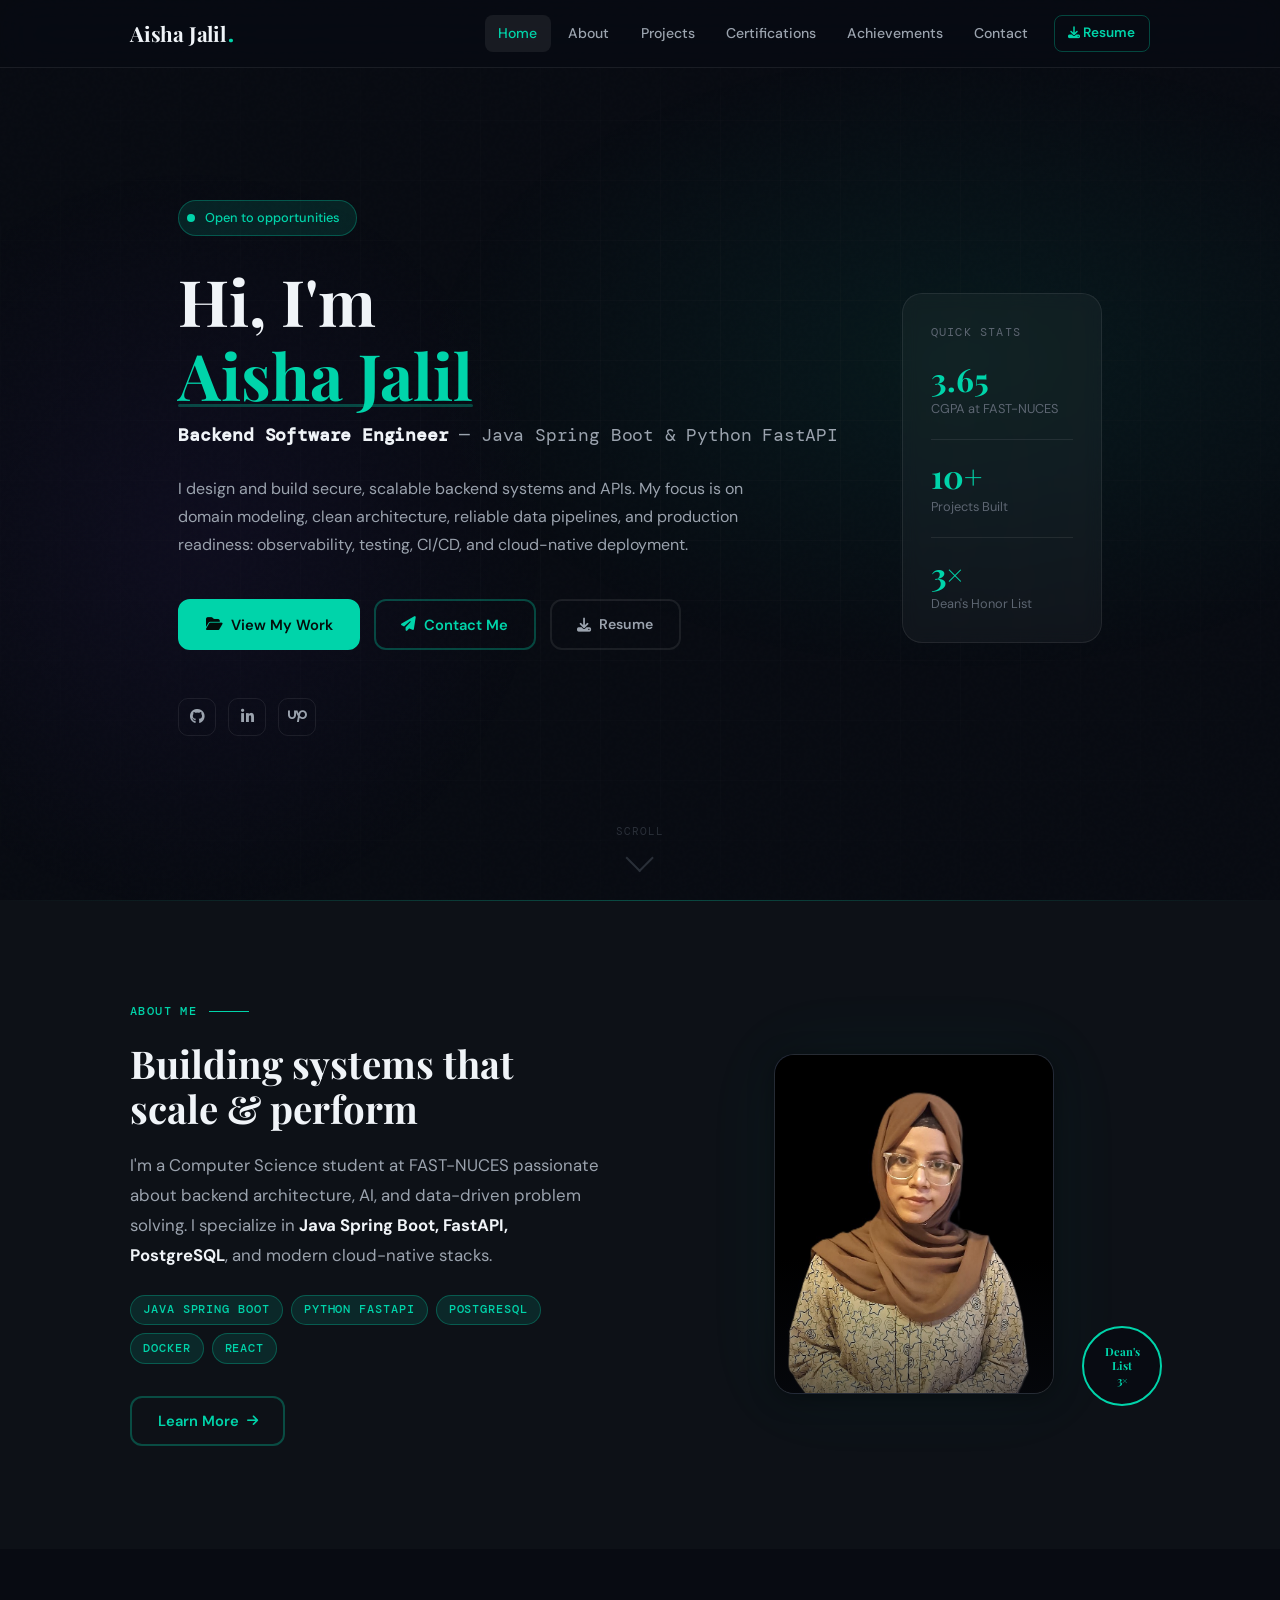
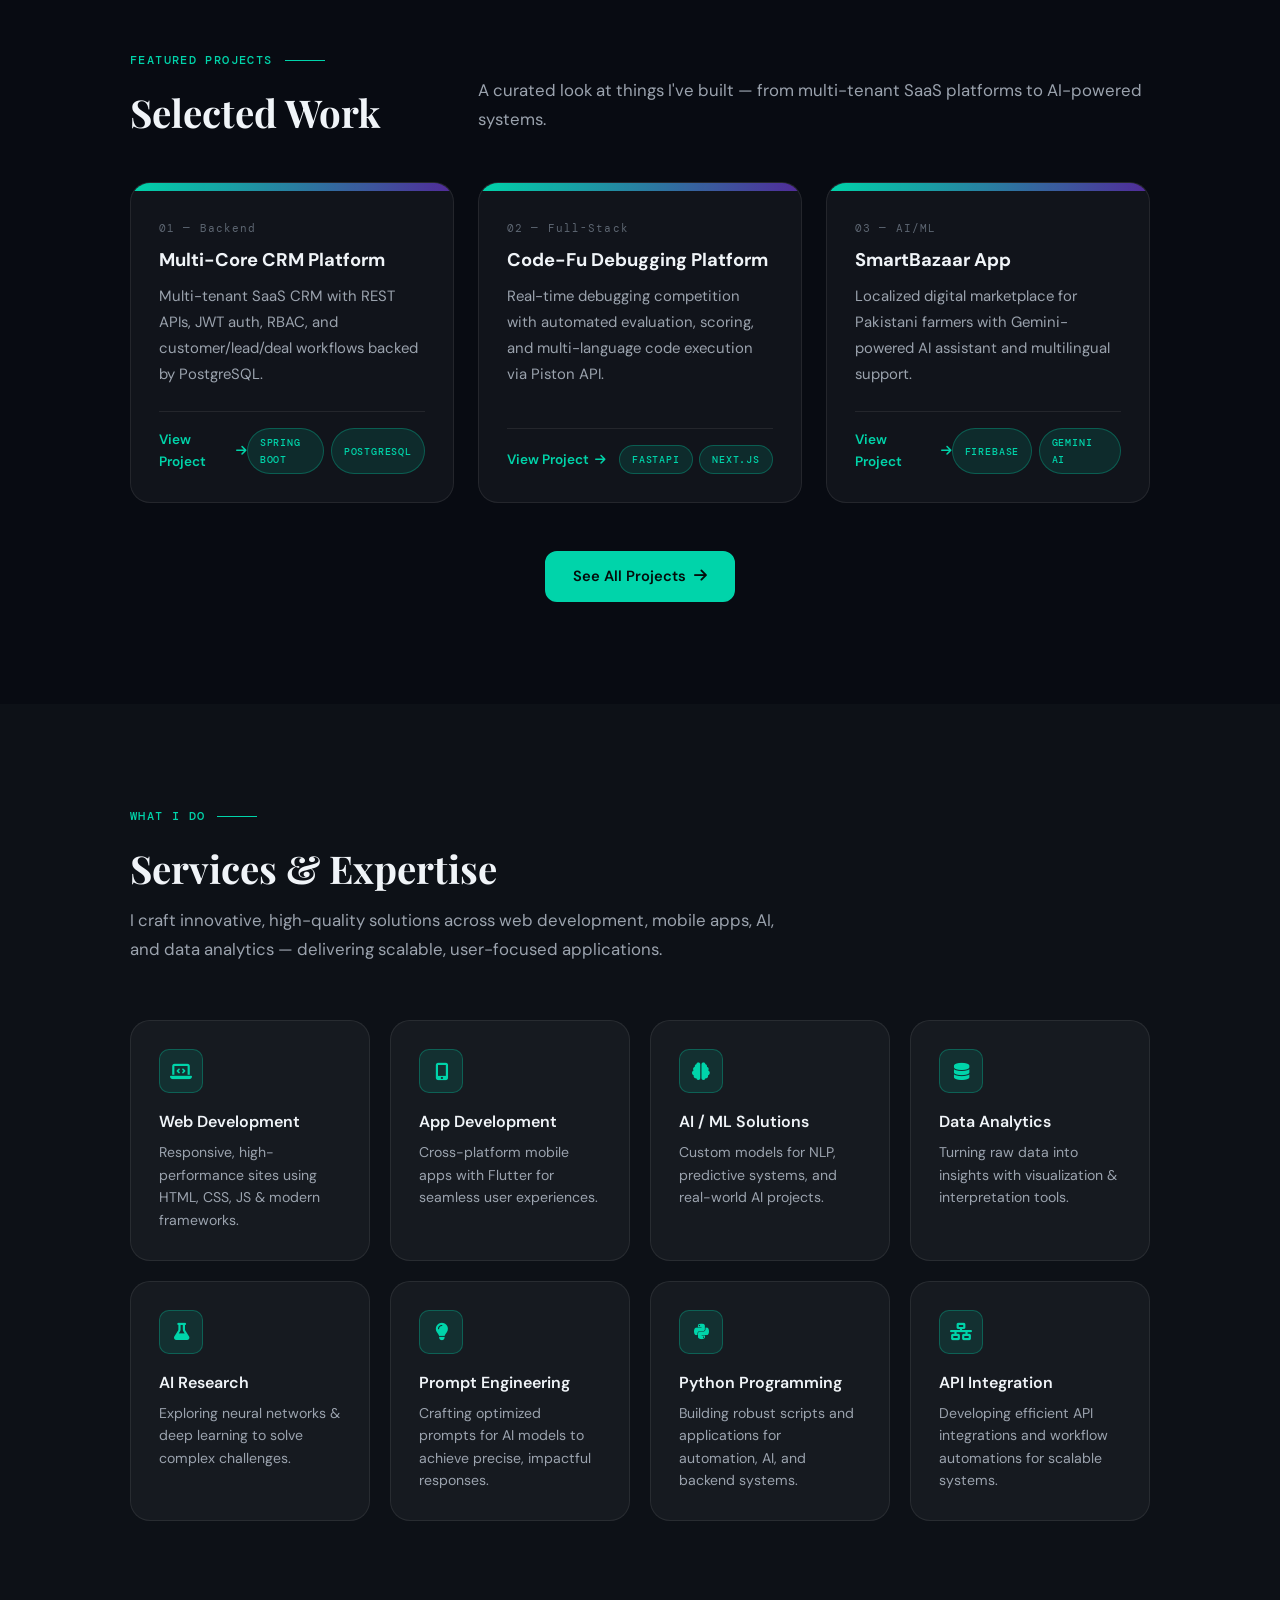
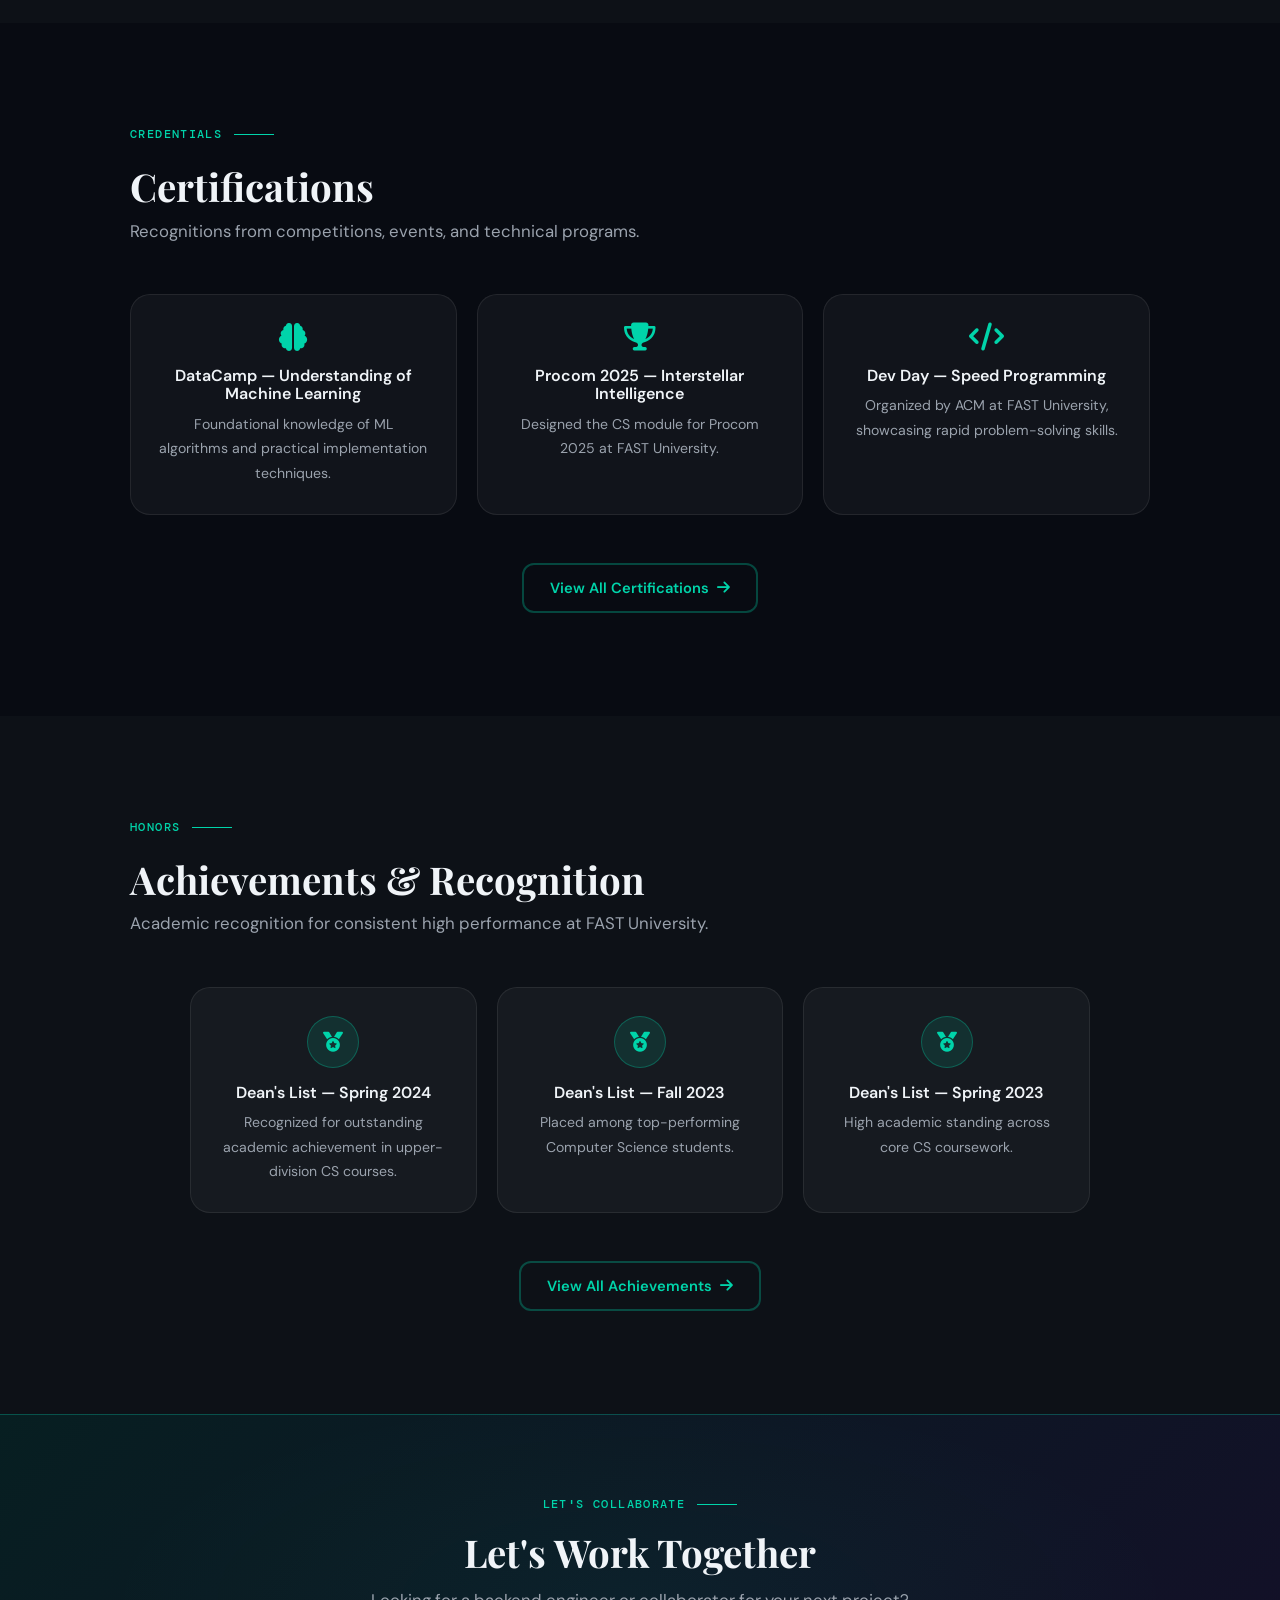
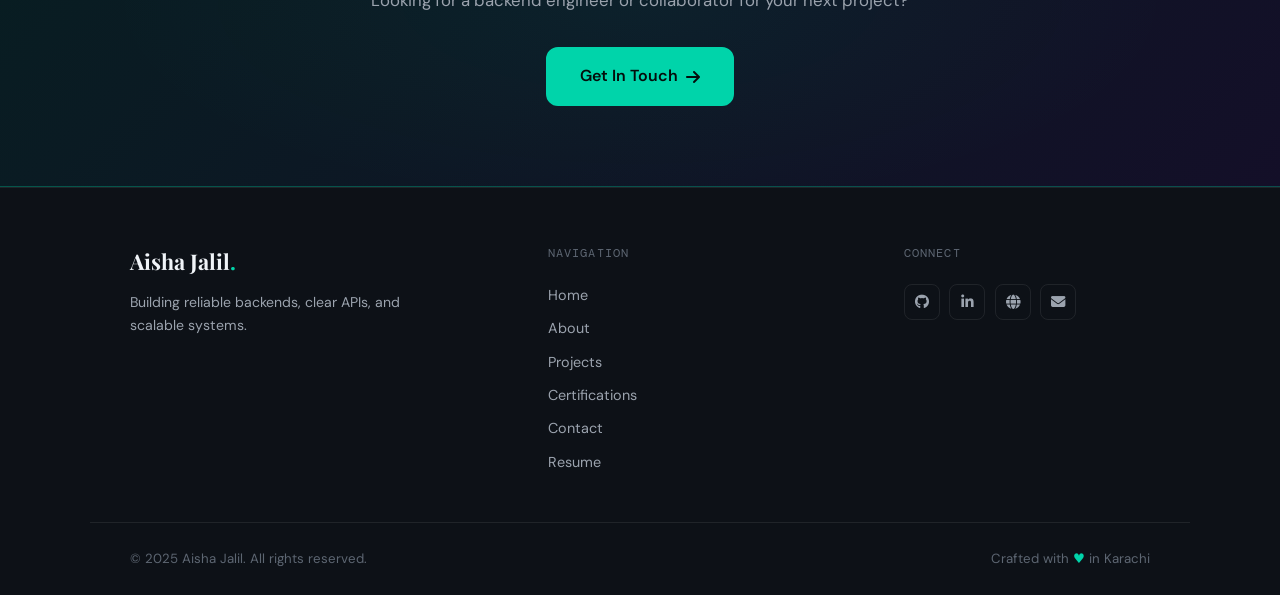
==== portfolio-redesign/index.html @ dd6b841a "Initial commit: Complete version 2.0 overhaul" ====
<!doctype html>
<html lang="en">
  <head>
    <meta charset="UTF-8" />
    <meta name="viewport" content="width=device-width, initial-scale=1.0" />
    <title>Aisha Jalil | Backend Software Engineer</title>
    <meta
      name="description"
      content="Portfolio of Aisha Jalil — backend-focused software engineer specializing in Java Spring Boot, Python/FastAPI, distributed systems, and scalable APIs."
    />
    <link rel="preconnect" href="https://fonts.googleapis.com" />
    <link rel="preconnect" href="https://fonts.gstatic.com" crossorigin />
    <link
      href="https://fonts.googleapis.com/css2?family=Playfair+Display:wght@400;600;700;900&family=DM+Sans:wght@300;400;500;600;700&family=DM+Mono:wght@400;500&display=swap"
      rel="stylesheet"
    />
    <link
      rel="stylesheet"
      href="https://cdnjs.cloudflare.com/ajax/libs/font-awesome/6.5.2/css/all.min.css"
      crossorigin="anonymous"
    />
    <link rel="stylesheet" href="css/style.css" />
  </head>
  <body>
    <!-- =========================================================
     Header
  ========================================================= -->
    <header class="site-header">
      <div class="container header-inner">
        <div class="logo">
          <a href="index.html">Aisha Jalil<span class="accent">.</span></a>
        </div>
        <button
          class="nav-toggle"
          aria-label="Toggle navigation"
          onclick="document.querySelector('.main-nav').classList.toggle('open')"
        >
          <span></span><span></span><span></span>
        </button>
        <nav class="main-nav">
          <a class="nav-item active" href="index.html">Home</a>
          <a class="nav-item" href="pages/about.html">About</a>
          <a class="nav-item" href="pages/projects.html">Projects</a>
          <a class="nav-item" href="pages/certifications.html"
            >Certifications</a
          >
          <a class="nav-item" href="pages/achievements.html">Achievements</a>
          <a class="nav-item" href="pages/contact.html">Contact</a>
          <a
            class="nav-item nav-resume"
            href="resume/Aisha_Jalil_Resume.pdf"
            target="_blank"
            rel="noopener"
          >
            <i class="fas fa-download" style="font-size: 0.75rem"></i> Resume
          </a>
        </nav>
      </div>
    </header>

    <!-- =========================================================
     Hero
  ========================================================= -->
    <section class="hero">
      <div class="container hero-inner">
        <div class="hero-content">
          <div class="hero-badge animate-fade-up delay-1">
            <span class="dot"></span>
            <span>Open to opportunities</span>
          </div>

          <h1 class="hero-title animate-fade-up delay-2">
            Hi, I'm<br /><em>Aisha Jalil</em>
          </h1>

          <p class="hero-subtitle animate-fade-up delay-3">
            <strong>Backend Software Engineer</strong> — Java Spring Boot &amp;
            Python FastAPI
          </p>

          <p class="hero-desc animate-fade-up delay-3">
            I design and build secure, scalable backend systems and APIs. My
            focus is on domain modeling, clean architecture, reliable data
            pipelines, and production readiness: observability, testing, CI/CD,
            and cloud-native deployment.
          </p>

          <div class="hero-actions animate-fade-up delay-4">
            <a href="pages/projects.html" class="btn cta-primary">
              <i class="fas fa-folder-open"></i> View My Work
            </a>
            <a href="pages/contact.html" class="btn cta-outline">
              <i class="fas fa-paper-plane"></i> Contact Me
            </a>
            <a
              href="resume/Aisha_Jalil_Resume.pdf"
              target="_blank"
              rel="noopener"
              class="btn cta-ghost"
            >
              <i class="fas fa-download"></i> Resume
            </a>
          </div>

          <div class="hero-social animate-fade-up delay-5">
            <a
              class="social-link"
              href="https://github.com/AishaJalil"
              target="_blank"
              aria-label="GitHub"
              ><i class="fab fa-github"></i
            ></a>
            <a
              class="social-link"
              href="https://www.linkedin.com/in/aisha-jalil"
              target="_blank"
              aria-label="LinkedIn"
              ><i class="fab fa-linkedin-in"></i
            ></a>
            <a
              class="social-link"
              href="https://www.upwork.com/freelancers/~01e3a2f156e42651ad?viewMode=1"
              target="_blank"
              aria-label="UpWork"
              ><i class="fab fa-upwork"></i
            ></a>
          </div>
        </div>

        <div class="hero-card animate-fade-up delay-4">
          <p class="hero-card-title">Quick Stats</p>
          <div class="stat-item">
            <div class="stat-num">3.65</div>
            <div class="stat-label">CGPA at FAST-NUCES</div>
          </div>
          <div class="stat-divider"></div>
          <div class="stat-item">
            <div class="stat-num">10+</div>
            <div class="stat-label">Projects Built</div>
          </div>
          <div class="stat-divider"></div>
          <div class="stat-item">
            <div class="stat-num">3×</div>
            <div class="stat-label">Dean's Honor List</div>
          </div>
        </div>
      </div>

      <div class="scroll-indicator">
        <span>SCROLL</span>
        <div class="scroll-arrow"></div>
      </div>
    </section>

    <!-- =========================================================
     About Preview
  ========================================================= -->
    <section class="about-preview section-pad">
      <div class="container about-preview-grid">
        <div class="about-preview-content reveal">
          <div class="section-label">About Me</div>
          <h2>Building systems that scale &amp; perform</h2>
          <p>
            I'm a Computer Science student at FAST-NUCES passionate about
            backend architecture, AI, and data-driven problem solving. I
            specialize in
            <strong style="color: var(--text)"
              >Java Spring Boot, FastAPI, PostgreSQL</strong
            >, and modern cloud-native stacks.
          </p>
          <div class="about-tags">
            <span class="tag">Java Spring Boot</span>
            <span class="tag">Python FastAPI</span>
            <span class="tag">PostgreSQL</span>
            <span class="tag">Docker</span>
            <span class="tag">React</span>
          </div>
          <a href="pages/about.html" class="btn cta-outline"
            >Learn More
            <i class="fas fa-arrow-right" style="font-size: 0.8rem"></i
          ></a>
        </div>
        <div class="about-preview-visual reveal">
          <div class="profile-frame">
            <img src="images/profile.jpg" alt="Aisha Jalil" />
          </div>
          <div class="profile-accent">Dean's<br />List<br />3×</div>
        </div>
      </div>
    </section>

    <!-- =========================================================
     Featured Projects
  ========================================================= -->
    <section class="featured section-pad">
      <div class="container">
        <div class="featured-header reveal">
          <div>
            <div class="section-label">Featured Projects</div>
            <h2>Selected Work</h2>
          </div>
          <p class="section-intro">
            A curated look at things I've built — from multi-tenant SaaS
            platforms to AI-powered systems.
          </p>
        </div>

        <div class="projects-grid">
          <article class="project-card reveal">
            <div class="project-card-top"></div>
            <div class="project-card-content">
              <div class="project-number">01 — Backend</div>
              <h3>Multi-Core CRM Platform</h3>
              <p>
                Multi-tenant SaaS CRM with REST APIs, JWT auth, RBAC, and
                customer/lead/deal workflows backed by PostgreSQL.
              </p>
              <div class="project-card-footer">
                <a class="project-link" href="pages/projects.html#crm"
                  >View Project <i class="fas fa-arrow-right"></i
                ></a>
                <div style="display: flex; gap: 0.4rem">
                  <span class="tag" style="font-size: 0.65rem"
                    >Spring Boot</span
                  >
                  <span class="tag" style="font-size: 0.65rem">PostgreSQL</span>
                </div>
              </div>
            </div>
          </article>

          <article class="project-card reveal">
            <div class="project-card-top"></div>
            <div class="project-card-content">
              <div class="project-number">02 — Full-Stack</div>
              <h3>Code-Fu Debugging Platform</h3>
              <p>
                Real-time debugging competition with automated evaluation,
                scoring, and multi-language code execution via Piston API.
              </p>
              <div class="project-card-footer">
                <a class="project-link" href="pages/projects.html#codefu"
                  >View Project <i class="fas fa-arrow-right"></i
                ></a>
                <div style="display: flex; gap: 0.4rem">
                  <span class="tag" style="font-size: 0.65rem">FastAPI</span>
                  <span class="tag" style="font-size: 0.65rem">Next.js</span>
                </div>
              </div>
            </div>
          </article>

          <article class="project-card reveal">
            <div class="project-card-top"></div>
            <div class="project-card-content">
              <div class="project-number">03 — AI/ML</div>
              <h3>SmartBazaar App</h3>
              <p>
                Localized digital marketplace for Pakistani farmers with
                Gemini-powered AI assistant and multilingual support.
              </p>
              <div class="project-card-footer">
                <a class="project-link" href="pages/projects.html"
                  >View Project <i class="fas fa-arrow-right"></i
                ></a>
                <div style="display: flex; gap: 0.4rem">
                  <span class="tag" style="font-size: 0.65rem">Firebase</span>
                  <span class="tag" style="font-size: 0.65rem">Gemini AI</span>
                </div>
              </div>
            </div>
          </article>
        </div>

        <div class="center-btn reveal">
          <a href="pages/projects.html" class="btn cta-primary"
            >See All Projects <i class="fas fa-arrow-right"></i
          ></a>
        </div>
      </div>
    </section>

    <!-- =========================================================
     Services
  ========================================================= -->
    <section class="services section-pad">
      <div class="container">
        <div class="services-header reveal">
          <div class="section-label">What I Do</div>
          <h2>Services &amp; Expertise</h2>
          <p class="section-intro" style="margin-top: 0.75rem">
            I craft innovative, high-quality solutions across web development,
            mobile apps, AI, and data analytics — delivering scalable,
            user-focused applications.
          </p>
        </div>

        <div class="services-grid">
          <article class="service-card reveal">
            <div class="service-icon">
              <i class="fa-solid fa-laptop-code"></i>
            </div>
            <h3>Web Development</h3>
            <p>
              Responsive, high-performance sites using HTML, CSS, JS &amp;
              modern frameworks.
            </p>
          </article>
          <article class="service-card reveal">
            <div class="service-icon">
              <i class="fa-solid fa-mobile-screen-button"></i>
            </div>
            <h3>App Development</h3>
            <p>
              Cross-platform mobile apps with Flutter for seamless user
              experiences.
            </p>
          </article>
          <article class="service-card reveal">
            <div class="service-icon"><i class="fa-solid fa-brain"></i></div>
            <h3>AI / ML Solutions</h3>
            <p>
              Custom models for NLP, predictive systems, and real-world AI
              projects.
            </p>
          </article>
          <article class="service-card reveal">
            <div class="service-icon"><i class="fa-solid fa-database"></i></div>
            <h3>Data Analytics</h3>
            <p>
              Turning raw data into insights with visualization &amp;
              interpretation tools.
            </p>
          </article>
          <article class="service-card reveal">
            <div class="service-icon"><i class="fa-solid fa-flask"></i></div>
            <h3>AI Research</h3>
            <p>
              Exploring neural networks &amp; deep learning to solve complex
              challenges.
            </p>
          </article>
          <article class="service-card reveal">
            <div class="service-icon">
              <i class="fa-solid fa-lightbulb"></i>
            </div>
            <h3>Prompt Engineering</h3>
            <p>
              Crafting optimized prompts for AI models to achieve precise,
              impactful responses.
            </p>
          </article>
          <article class="service-card reveal">
            <div class="service-icon"><i class="fa-brands fa-python"></i></div>
            <h3>Python Programming</h3>
            <p>
              Building robust scripts and applications for automation, AI, and
              backend systems.
            </p>
          </article>
          <article class="service-card reveal">
            <div class="service-icon">
              <i class="fa-solid fa-network-wired"></i>
            </div>
            <h3>API Integration</h3>
            <p>
              Developing efficient API integrations and workflow automations for
              scalable systems.
            </p>
          </article>
        </div>
      </div>
    </section>

    <!-- =========================================================
     Certifications Preview
  ========================================================= -->
    <section class="certifications section-pad">
      <div class="container">
        <div class="reveal">
          <div class="section-label">Credentials</div>
          <h2>Certifications</h2>
          <p class="section-intro" style="margin-top: 0.5rem">
            Recognitions from competitions, events, and technical programs.
          </p>
        </div>
        <div class="certifications-grid">
          <div class="cert-card reveal">
            <i class="fa-solid fa-brain"></i>
            <h3>DataCamp — Understanding of Machine Learning</h3>
            <p>
              Foundational knowledge of ML algorithms and practical
              implementation techniques.
            </p>
          </div>
          <div class="cert-card reveal">
            <i class="fa-solid fa-trophy"></i>
            <h3>Procom 2025 — Interstellar Intelligence</h3>
            <p>Designed the CS module for Procom 2025 at FAST University.</p>
          </div>
          <div class="cert-card reveal">
            <i class="fa-solid fa-code"></i>
            <h3>Dev Day — Speed Programming</h3>
            <p>
              Organized by ACM at FAST University, showcasing rapid
              problem-solving skills.
            </p>
          </div>
        </div>
        <div class="center-btn reveal">
          <a href="pages/certifications.html" class="btn cta-outline"
            >View All Certifications <i class="fas fa-arrow-right"></i
          ></a>
        </div>
      </div>
    </section>

    <!-- =========================================================
     Achievements Preview
  ========================================================= -->
    <section class="achievements section-pad">
      <div class="container">
        <div class="reveal">
          <div class="section-label">Honors</div>
          <h2>Achievements &amp; Recognition</h2>
          <p class="section-intro" style="margin-top: 0.5rem">
            Academic recognition for consistent high performance at FAST
            University.
          </p>
        </div>
        <div class="achievements-grid achievements-grid--home">
          <article class="ach-card reveal">
            <div class="ach-icon"><i class="fa-solid fa-medal"></i></div>
            <h3>Dean's List — Spring 2024</h3>
            <p>
              Recognized for outstanding academic achievement in upper-division
              CS courses.
            </p>
          </article>
          <article class="ach-card reveal">
            <div class="ach-icon"><i class="fa-solid fa-medal"></i></div>
            <h3>Dean's List — Fall 2023</h3>
            <p>Placed among top-performing Computer Science students.</p>
          </article>
          <article class="ach-card reveal">
            <div class="ach-icon"><i class="fa-solid fa-medal"></i></div>
            <h3>Dean's List — Spring 2023</h3>
            <p>High academic standing across core CS coursework.</p>
          </article>
        </div>
        <div class="center-btn reveal">
          <a href="pages/achievements.html" class="btn cta-outline"
            >View All Achievements <i class="fas fa-arrow-right"></i
          ></a>
        </div>
      </div>
    </section>

    <!-- =========================================================
     CTA Banner
  ========================================================= -->
    <section class="cta-banner">
      <div class="container cta-banner-inner reveal">
        <div
          class="section-label"
          style="justify-content: center; margin-bottom: 1rem"
        >
          Let's Collaborate
        </div>
        <h2>Let's Work Together</h2>
        <p>
          Looking for a backend engineer or collaborator for your next project?
        </p>
        <a href="pages/contact.html" class="btn cta-primary"
          >Get In Touch <i class="fas fa-arrow-right"></i
        ></a>
      </div>
    </section>

    <!-- =========================================================
     Footer
  ========================================================= -->
    <footer class="site-footer">
      <div class="container footer-grid">
        <div class="footer-brand">
          <a class="footer-logo" href="index.html"
            >Aisha Jalil<span class="accent">.</span></a
          >
          <p class="footer-tagline">
            Building reliable backends, clear APIs, and scalable systems.
          </p>
        </div>
        <nav>
          <p class="footer-nav-title">Navigation</p>
          <div class="footer-nav">
            <a href="index.html">Home</a>
            <a href="pages/about.html">About</a>
            <a href="pages/projects.html">Projects</a>
            <a href="pages/certifications.html">Certifications</a>
            <a href="pages/contact.html">Contact</a>
            <a
              href="resume/Aisha_Jalil_Resume.pdf"
              target="_blank"
              rel="noopener"
              >Resume</a
            >
          </div>
        </nav>
        <div>
          <p class="footer-social-title">Connect</p>
          <div class="footer-social-links">
            <a
              class="footer-social-link"
              href="https://github.com/AishaJalil"
              target="_blank"
              aria-label="GitHub"
              ><i class="fab fa-github"></i
            ></a>
            <a
              class="footer-social-link"
              href="https://www.linkedin.com/in/aisha-jalil"
              target="_blank"
              aria-label="LinkedIn"
              ><i class="fab fa-linkedin-in"></i
            ></a>
            <a
              class="footer-social-link"
              href="https://vercel.com/aisha-jalils-projects"
              target="_blank"
              aria-label="Vercel"
              ><i class="fa-solid fa-globe"></i
            ></a>
            <a
              class="footer-social-link"
              href="mailto:aishajalil387@gmail.com"
              aria-label="Email"
              ><i class="fas fa-envelope"></i
            ></a>
          </div>
        </div>
      </div>
      <div class="container footer-bottom">
        <p>&copy; 2025 Aisha Jalil. All rights reserved.</p>
        <p class="footer-bottom-right">
          Crafted with <span class="accent">♥</span> in Karachi
        </p>
      </div>
    </footer>

    <script>
      // Intersection Observer for reveal animations
      const observer = new IntersectionObserver(
        (entries) => {
          entries.forEach((el) => {
            if (el.isIntersecting) {
              el.target.classList.add("visible");
            }
          });
        },
        { threshold: 0.1, rootMargin: "0px 0px -40px 0px" },
      );
      document
        .querySelectorAll(".reveal")
        .forEach((el) => observer.observe(el));
    </script>
  </body>
</html>
---- portfolio-redesign/css/style.css ----
/* =========================================================
   AISHA JALIL — Professional Portfolio
   Design System: Dark editorial with emerald/teal accents
   Fonts: Playfair Display (display) + DM Sans (body)
========================================================= */

@import url('https://fonts.googleapis.com/css2?family=Playfair+Display:wght@400;600;700;900&family=DM+Sans:wght@300;400;500;600;700&family=DM+Mono:wght@400;500&display=swap');

/* =========================================================
   CSS Variables
========================================================= */
:root {
  --accent: #00d4aa;
  --accent-dim: rgba(0, 212, 170, 0.12);
  --accent-glow: rgba(0, 212, 170, 0.35);
  --accent-2: #7c3aed;
  --bg: #080b12;
  --bg-1: #0d1117;
  --bg-2: #111827;
  --bg-card: rgba(255,255,255,0.04);
  --bg-card-hover: rgba(255,255,255,0.07);
  --border: rgba(255,255,255,0.08);
  --border-accent: rgba(0, 212, 170, 0.3);
  --text: #f0f4f8;
  --text-2: #9ba3ae;
  --text-3: #5d6672;
  --white: #ffffff;
  --max-w: 1100px;
  --header-h: 68px;
  --radius: 12px;
  --radius-lg: 20px;
  --radius-pill: 999px;
  --shadow: 0 4px 24px rgba(0,0,0,0.4);
  --shadow-glow: 0 0 40px rgba(0, 212, 170, 0.2);
  --trans: 0.22s cubic-bezier(0.4, 0, 0.2, 1);
  --font-display: 'Playfair Display', Georgia, serif;
  --font-body: 'DM Sans', system-ui, sans-serif;
  --font-mono: 'DM Mono', monospace;
}

/* =========================================================
   Reset
========================================================= */
*, *::before, *::after { margin: 0; padding: 0; box-sizing: border-box; }

@media (prefers-reduced-motion: reduce) {
  *, *::before, *::after { animation-duration: 0.01ms !important; transition-duration: 0.01ms !important; }
}

html { scroll-behavior: smooth; font-size: 16px; }

body {
  font-family: var(--font-body);
  background: var(--bg);
  color: var(--text);
  line-height: 1.65;
  min-height: 100vh;
  overflow-x: hidden;
}

/* Noise grain overlay */
body::before {
  content: '';
  position: fixed;
  inset: 0;
  background-image: url("data:image/svg+xml,%3Csvg viewBox='0 0 256 256' xmlns='http://www.w3.org/2000/svg'%3E%3Cfilter id='n'%3E%3CfeTurbulence type='fractalNoise' baseFrequency='0.9' numOctaves='4' stitchTiles='stitch'/%3E%3C/filter%3E%3Crect width='100%25' height='100%25' filter='url(%23n)' opacity='0.03'/%3E%3C/svg%3E");
  pointer-events: none;
  z-index: 0;
  opacity: 0.4;
}

img { max-width: 100%; height: auto; display: block; }
a { color: var(--accent); text-decoration: none; transition: color var(--trans); }
a:hover { color: #fff; }
a:focus-visible { outline: 2px solid var(--accent); outline-offset: 3px; border-radius: 4px; }

p { font-size: 1rem; color: var(--text-2); line-height: 1.75; margin-bottom: 1.25rem; }
p:last-child { margin-bottom: 0; }

h1, h2, h3, h4 { color: var(--text); line-height: 1.15; }
h1 { font-family: var(--font-display); font-size: clamp(2.4rem, 5vw, 4rem); font-weight: 700; }
h2 { font-family: var(--font-display); font-size: clamp(1.75rem, 3vw, 2.5rem); font-weight: 700; }
h3 { font-size: 1.15rem; font-weight: 600; }

.container { max-width: var(--max-w); margin-inline: auto; padding-inline: clamp(1.25rem, 5vw, 2.5rem); }
.section-pad { padding-block: clamp(4rem, 8vw, 7rem); }

/* =========================================================
   Utility
========================================================= */
.tag {
  display: inline-flex; align-items: center; gap: 0.35rem;
  font-family: var(--font-mono); font-size: 0.72rem; font-weight: 500;
  letter-spacing: 0.08em; text-transform: uppercase;
  padding: 0.3rem 0.75rem;
  border-radius: var(--radius-pill);
  background: var(--accent-dim);
  color: var(--accent);
  border: 1px solid var(--border-accent);
}

.section-label {
  font-family: var(--font-mono); font-size: 0.72rem; font-weight: 500;
  letter-spacing: 0.12em; text-transform: uppercase; color: var(--accent);
  display: flex; align-items: center; gap: 0.75rem; margin-bottom: 1.25rem;
}
.section-label::after {
  content: ''; flex: 0 0 40px; height: 1px; background: var(--accent);
}

.section-intro {
  font-size: 1.05rem; color: var(--text-2); max-width: 56ch; line-height: 1.75;
  margin-bottom: 0;
}

.center-btn { margin-top: 3rem; text-align: center; }

/* =========================================================
   Buttons
========================================================= */
.btn {
  display: inline-flex; align-items: center; justify-content: center; gap: 0.5rem;
  padding: 0.7rem 1.6rem;
  font-family: var(--font-body); font-size: 0.92rem; font-weight: 600;
  border-radius: var(--radius);
  cursor: pointer; border: 2px solid transparent;
  transition: all var(--trans); white-space: nowrap;
  position: relative; overflow: hidden;
  text-decoration: none;
}

.cta-primary {
  background: var(--accent); color: #040d0b; border-color: var(--accent);
}
.cta-primary:hover {
  background: transparent; color: var(--accent); 
  box-shadow: var(--shadow-glow);
}

.cta-outline {
  background: transparent; color: var(--accent); border-color: var(--border-accent);
}
.cta-outline:hover {
  background: var(--accent-dim); border-color: var(--accent);
  box-shadow: var(--shadow-glow);
}

.cta-ghost {
  background: transparent; color: var(--text-2); border-color: var(--border);
  font-size: 0.88rem;
}
.cta-ghost:hover { color: var(--text); border-color: rgba(255,255,255,0.25); background: var(--bg-card-hover); }

/* =========================================================
   Header / Nav
========================================================= */
.site-header {
  position: fixed; top: 0; left: 0; right: 0; z-index: 200;
  height: var(--header-h);
  background: rgba(8, 11, 18, 0.85);
  backdrop-filter: blur(20px) saturate(150%);
  border-bottom: 1px solid var(--border);
  display: flex; align-items: center;
}

.header-inner {
  display: flex; align-items: center; justify-content: space-between; width: 100%;
}

.logo a {
  font-family: var(--font-display); font-size: 1.3rem; font-weight: 700;
  color: var(--text); letter-spacing: -0.01em;
  display: flex; align-items: center; gap: 0.15rem;
}
.logo a .accent { color: var(--accent); font-weight: 900; }

.main-nav { display: flex; align-items: center; gap: 0.25rem; }

.nav-item {
  font-size: 0.88rem; font-weight: 500; color: var(--text-2);
  padding: 0.45rem 0.85rem; border-radius: 8px;
  transition: color var(--trans), background var(--trans);
  position: relative;
}
.nav-item:hover, .nav-item.active { color: var(--text); background: var(--bg-card-hover); }
.nav-item.active { color: var(--accent) !important; }

.nav-resume {
  margin-left: 0.5rem; font-size: 0.85rem; font-weight: 600;
  color: var(--accent) !important; border: 1px solid var(--border-accent);
  border-radius: 8px; padding: 0.4rem 0.85rem;
  transition: all var(--trans);
}
.nav-resume:hover { background: var(--accent-dim); }

/* Mobile toggle */
.nav-toggle { display: none; background: none; border: none; cursor: pointer; padding: 6px; }
.nav-toggle span {
  display: block; width: 22px; height: 2px; background: var(--text);
  border-radius: 2px; margin: 5px 0; transition: all var(--trans);
}

@media (max-width: 860px) {
  .nav-toggle { display: block; }
  .main-nav {
    position: fixed; top: var(--header-h); left: 0; right: 0;
    background: var(--bg-1); border-bottom: 1px solid var(--border);
    flex-direction: column; align-items: flex-start; gap: 0;
    padding: 1rem 1.5rem 1.5rem;
    transform: translateY(-110%); opacity: 0; pointer-events: none;
    transition: all 0.3s ease;
  }
  .main-nav.open { transform: translateY(0); opacity: 1; pointer-events: auto; }
  .nav-item { width: 100%; padding: 0.75rem 0.5rem; border-radius: 0; border-bottom: 1px solid var(--border); }
  .nav-resume { margin-left: 0; margin-top: 0.75rem; width: 100%; text-align: center; }
}

/* =========================================================
   Hero
========================================================= */
.hero {
  min-height: 100vh; display: flex; align-items: center;
  padding-top: calc(var(--header-h) + 2rem);
  padding-bottom: 4rem;
  position: relative; overflow: hidden;
}

/* Gradient mesh background */
.hero::before {
  content: '';
  position: absolute; inset: 0;
  background:
    radial-gradient(ellipse 60% 50% at 75% 40%, rgba(0,212,170,0.07) 0%, transparent 70%),
    radial-gradient(ellipse 40% 60% at 15% 60%, rgba(124,58,237,0.06) 0%, transparent 70%);
  pointer-events: none;
}

/* Decorative grid lines */
.hero::after {
  content: '';
  position: absolute; inset: 0;
  background-image:
    linear-gradient(rgba(255,255,255,0.015) 1px, transparent 1px),
    linear-gradient(90deg, rgba(255,255,255,0.015) 1px, transparent 1px);
  background-size: 60px 60px;
  pointer-events: none;
  mask-image: radial-gradient(ellipse 80% 80% at 50% 50%, black 20%, transparent 100%);
}

.hero-inner {
  position: relative; z-index: 1;
  display: grid; grid-template-columns: 1fr auto;
  align-items: center; gap: 4rem;
}

.hero-badge {
  display: inline-flex; align-items: center; gap: 0.6rem;
  background: var(--accent-dim); border: 1px solid var(--border-accent);
  border-radius: var(--radius-pill); padding: 0.4rem 1rem 0.4rem 0.5rem;
  margin-bottom: 1.75rem;
}
.hero-badge .dot {
  width: 8px; height: 8px; border-radius: 50%; background: var(--accent);
  animation: pulse-dot 2s ease-in-out infinite;
}
.hero-badge span { font-size: 0.8rem; font-weight: 500; color: var(--accent); }

@keyframes pulse-dot {
  0%, 100% { opacity: 1; transform: scale(1); }
  50% { opacity: 0.6; transform: scale(0.85); }
}

.hero-title { margin-bottom: 0.5rem; }
.hero-title em {
  font-style: normal; color: var(--accent);
  position: relative; display: inline-block;
}
.hero-title em::after {
  content: ''; position: absolute; bottom: 4px; left: 0; right: 0;
  height: 3px; background: var(--accent); opacity: 0.3; border-radius: 2px;
}

.hero-subtitle {
  font-size: clamp(1rem, 2vw, 1.15rem); color: var(--text-2);
  font-weight: 400; margin-bottom: 1.5rem;
  font-family: var(--font-mono); letter-spacing: -0.01em;
}
.hero-subtitle strong { color: var(--text); font-weight: 600; }

.hero-desc { max-width: 52ch; margin-bottom: 2.5rem; }

.hero-actions { display: flex; gap: 0.85rem; flex-wrap: wrap; margin-bottom: 3rem; }

.hero-social { display: flex; gap: 0.75rem; }
.social-link {
  width: 38px; height: 38px; border-radius: 10px;
  border: 1px solid var(--border);
  display: flex; align-items: center; justify-content: center;
  color: var(--text-2); font-size: 0.95rem;
  transition: all var(--trans);
}
.social-link:hover {
  color: var(--accent); border-color: var(--border-accent);
  background: var(--accent-dim);
  transform: translateY(-2px);
}

/* Hero stats card */
.hero-card {
  background: var(--bg-card);
  border: 1px solid var(--border);
  border-radius: var(--radius-lg);
  padding: 1.75rem;
  min-width: 200px;
  backdrop-filter: blur(8px);
}
.hero-card-title {
  font-size: 0.75rem; font-family: var(--font-mono);
  letter-spacing: 0.1em; text-transform: uppercase;
  color: var(--text-3); margin-bottom: 1.25rem;
}
.stat-item { margin-bottom: 1.25rem; }
.stat-item:last-child { margin-bottom: 0; }
.stat-num {
  font-family: var(--font-display); font-size: 2rem; font-weight: 700;
  color: var(--accent); line-height: 1;
}
.stat-label { font-size: 0.8rem; color: var(--text-3); margin-top: 0.2rem; }
.stat-divider { height: 1px; background: var(--border); margin-bottom: 1.25rem; }

/* Scroll indicator */
.scroll-indicator {
  position: absolute; bottom: 2rem; left: 50%; transform: translateX(-50%);
  display: flex; flex-direction: column; align-items: center; gap: 0.5rem;
  opacity: 0.4; z-index: 1;
  animation: bounce-down 2.5s ease-in-out infinite;
}
.scroll-indicator span { font-size: 0.7rem; font-family: var(--font-mono); color: var(--text-3); letter-spacing: 0.1em; }
.scroll-arrow { width: 20px; height: 20px; border-right: 2px solid var(--text-3); border-bottom: 2px solid var(--text-3); transform: rotate(45deg); }
@keyframes bounce-down { 0%,100%{transform:translateX(-50%) translateY(0)} 50%{transform:translateX(-50%) translateY(8px)} }

@media (max-width: 768px) {
  .hero-inner { grid-template-columns: 1fr; gap: 2.5rem; }
  .hero-card { display: flex; flex-wrap: wrap; gap: 1.5rem; padding: 1.25rem; min-width: 0; }
  .stat-item { margin-bottom: 0; }
  .stat-divider { display: none; }
  .hero-card-title { width: 100%; margin-bottom: 0; }
  .hero-social { flex-wrap: wrap; }
}

/* =========================================================
   About Preview
========================================================= */
.about-preview { background: var(--bg-1); position: relative; }
.about-preview::before {
  content: ''; position: absolute; top: 0; left: 0; right: 0; height: 1px;
  background: linear-gradient(90deg, transparent, var(--border-accent), transparent);
}

.about-preview-grid {
  display: grid; grid-template-columns: 1fr 1fr;
  gap: clamp(2rem, 6vw, 5rem); align-items: center;
}

.about-preview-content h2 { margin-bottom: 1.25rem; }
.about-preview-content p { font-size: 1.05rem; line-height: 1.8; }

.about-tags { display: flex; flex-wrap: wrap; gap: 0.5rem; margin: 1.5rem 0 2rem; }

.about-preview-visual {
  position: relative; display: flex; justify-content: center; align-items: center;
}
.profile-frame {
  position: relative; width: 280px; height: 340px;
  border-radius: var(--radius-lg);
  background: linear-gradient(135deg, var(--bg-2), var(--bg-card));
  border: 1px solid var(--border);
  overflow: hidden;
  box-shadow: var(--shadow), 0 0 80px rgba(0,212,170,0.06);
}
.profile-frame img {
  width: 100%; height: 100%; object-fit: cover; object-position: top center;
}
.profile-frame::after {
  content: ''; position: absolute; inset: 0;
  background: linear-gradient(to bottom, transparent 60%, rgba(8,11,18,0.6) 100%);
}
.profile-accent {
  position: absolute; bottom: -12px; right: -12px;
  width: 80px; height: 80px; border-radius: 50%;
  border: 2px solid var(--accent); background: var(--bg);
  display: flex; align-items: center; justify-content: center;
  font-family: var(--font-display); font-size: 0.7rem; font-weight: 700;
  color: var(--accent); text-align: center; line-height: 1.3;
}

@media (max-width: 768px) {
  .about-preview-grid { grid-template-columns: 1fr; }
  .about-preview-visual { order: -1; }
  .profile-frame { width: 220px; height: 270px; }
}

/* =========================================================
   Featured Projects
========================================================= */
.featured { background: var(--bg); }
.featured-header {
  display: flex; justify-content: space-between; align-items: flex-end;
  gap: 2rem; margin-bottom: 3rem; flex-wrap: wrap;
}

.projects-grid {
  display: grid;
  grid-template-columns: repeat(auto-fit, minmax(min(100%, 320px), 1fr));
  gap: 1.5rem;
}

.project-card {
  background: var(--bg-card);
  border: 1px solid var(--border);
  border-radius: var(--radius-lg); overflow: hidden;
  transition: all var(--trans);
  display: flex; flex-direction: column;
  position: relative;
}
.project-card::before {
  content: ''; position: absolute; inset: 0;
  border-radius: var(--radius-lg); opacity: 0;
  box-shadow: inset 0 0 0 1px var(--accent);
  transition: opacity var(--trans);
}
.project-card:hover { transform: translateY(-4px); background: var(--bg-card-hover); }
.project-card:hover::before { opacity: 1; }

.project-card-top {
  height: 8px;
  background: linear-gradient(90deg, var(--accent), rgba(124,58,237,0.6));
}

.project-card-content { padding: 1.75rem; flex: 1; display: flex; flex-direction: column; }
.project-number {
  font-family: var(--font-mono); font-size: 0.7rem; color: var(--text-3);
  letter-spacing: 0.1em; margin-bottom: 0.75rem;
}
.project-card-content h3 {
  font-size: 1.15rem; font-weight: 700; color: var(--text);
  margin-bottom: 0.75rem;
}
.project-card-content p {
  font-size: 0.93rem; color: var(--text-2); flex: 1; margin-bottom: 1.5rem;
}
.project-card-footer {
  display: flex; align-items: center; justify-content: space-between;
  border-top: 1px solid var(--border); padding-top: 1rem;
}
.project-link {
  font-size: 0.85rem; font-weight: 600; color: var(--accent);
  display: flex; align-items: center; gap: 0.4rem;
  transition: gap var(--trans);
}
.project-link:hover { color: var(--accent); gap: 0.7rem; }
.project-link i { font-size: 0.75rem; }

/* =========================================================
   Services / What I Do
========================================================= */
.services { background: var(--bg-1); position: relative; }

.services-header { margin-bottom: 3.5rem; }
.services-header h2 { margin-bottom: 1rem; }

.services-grid {
  display: grid;
  grid-template-columns: repeat(auto-fit, minmax(min(100%, 230px), 1fr));
  gap: 1.25rem;
}

.service-card {
  background: var(--bg-card); border: 1px solid var(--border);
  border-radius: var(--radius-lg); padding: 1.75rem;
  transition: all var(--trans);
  position: relative; overflow: hidden;
}
.service-card::after {
  content: ''; position: absolute; bottom: 0; left: 0; right: 0;
  height: 2px; background: var(--accent);
  transform: scaleX(0); transition: transform var(--trans); transform-origin: left;
}
.service-card:hover { background: var(--bg-card-hover); transform: translateY(-3px); }
.service-card:hover::after { transform: scaleX(1); }

.service-icon {
  width: 44px; height: 44px; border-radius: 10px;
  background: var(--accent-dim); border: 1px solid var(--border-accent);
  display: flex; align-items: center; justify-content: center;
  font-size: 1.1rem; color: var(--accent); margin-bottom: 1.25rem;
}
.service-card h3 { font-size: 1rem; margin-bottom: 0.6rem; color: var(--text); }
.service-card p { font-size: 0.88rem; color: var(--text-2); margin-bottom: 0; line-height: 1.6; }

/* =========================================================
   Certifications (Home)
========================================================= */
.certifications { background: var(--bg); }

.certifications-grid {
  display: grid;
  grid-template-columns: repeat(auto-fit, minmax(min(100%, 280px), 1fr));
  gap: 1.25rem;
  margin-top: 3rem;
}

.cert-card {
  background: var(--bg-card); border: 1px solid var(--border);
  border-radius: var(--radius-lg); padding: 1.75rem; text-align: center;
  transition: all var(--trans);
}
.cert-card:hover { background: var(--bg-card-hover); border-color: var(--border-accent); transform: translateY(-3px); }
.cert-card i { font-size: 1.75rem; color: var(--accent); margin-bottom: 1rem; display: block; }
.cert-card h3 { font-size: 1rem; color: var(--text); margin-bottom: 0.5rem; }
.cert-card p { font-size: 0.88rem; color: var(--text-2); margin-bottom: 0; }

/* =========================================================
   Achievements (Home)
========================================================= */
.achievements { background: var(--bg-1); }

.achievements-grid {
  display: grid;
  grid-template-columns: repeat(auto-fit, minmax(min(100%, 260px), 1fr));
  gap: 1.25rem; margin-top: 3rem;
}
.achievements-grid--home { max-width: 900px; margin-inline: auto; }

.ach-card {
  background: var(--bg-card); border: 1px solid var(--border);
  border-radius: var(--radius-lg); padding: 1.75rem;
  text-align: center; transition: all var(--trans);
  display: flex; flex-direction: column; align-items: center;
}
.ach-card:hover { background: var(--bg-card-hover); border-color: var(--border-accent); transform: translateY(-3px); }
.ach-icon {
  width: 52px; height: 52px; border-radius: 50%;
  background: var(--accent-dim); border: 1px solid var(--border-accent);
  display: flex; align-items: center; justify-content: center;
  font-size: 1.25rem; color: var(--accent); margin-bottom: 1rem;
}
.ach-card h3 { font-size: 1rem; color: var(--text); margin-bottom: 0.5rem; }
.ach-card p { font-size: 0.88rem; color: var(--text-2); margin-bottom: 0; }

/* =========================================================
   CTA Banner
========================================================= */
.cta-banner {
  background: linear-gradient(135deg, rgba(0,212,170,0.1) 0%, rgba(124,58,237,0.1) 100%);
  border-top: 1px solid var(--border-accent); border-bottom: 1px solid var(--border-accent);
  padding: 5rem 0; text-align: center; position: relative; overflow: hidden;
}
.cta-banner::before {
  content: ''; position: absolute; inset: 0;
  background: radial-gradient(ellipse 60% 80% at 50% 50%, rgba(0,212,170,0.05) 0%, transparent 70%);
}
.cta-banner-inner { position: relative; z-index: 1; }
.cta-banner h2 { margin-bottom: 0.75rem; }
.cta-banner p { color: var(--text-2); margin-bottom: 2rem; font-size: 1.05rem; }
.cta-banner .cta-primary { font-size: 1rem; padding: 0.875rem 2rem; }

/* =========================================================
   Footer
========================================================= */
.site-footer {
  background: var(--bg-1);
  border-top: 1px solid var(--border);
  padding-top: 3.5rem; padding-bottom: 1.5rem;
}

.footer-grid {
  display: grid;
  grid-template-columns: 1.2fr 1fr 0.8fr;
  gap: 3rem; margin-bottom: 3rem;
}

.footer-logo {
  font-family: var(--font-display); font-size: 1.35rem; font-weight: 700;
  color: var(--text); display: block; margin-bottom: 0.75rem;
}
.footer-logo .accent { color: var(--accent); }
.footer-tagline { font-size: 0.88rem; color: var(--text-2); line-height: 1.6; max-width: 28ch; }

.footer-nav-title, .footer-social-title {
  font-size: 0.72rem; font-family: var(--font-mono);
  letter-spacing: 0.1em; text-transform: uppercase; color: var(--text-3);
  margin-bottom: 1.25rem;
}

.footer-nav { display: flex; flex-direction: column; gap: 0.6rem; }
.footer-nav a { font-size: 0.9rem; color: var(--text-2); transition: color var(--trans); }
.footer-nav a:hover { color: var(--accent); }

.footer-social-links { display: flex; gap: 0.6rem; }
.footer-social-link {
  width: 36px; height: 36px; border-radius: 8px; border: 1px solid var(--border);
  display: flex; align-items: center; justify-content: center;
  color: var(--text-2); font-size: 0.9rem; transition: all var(--trans);
}
.footer-social-link:hover { color: var(--accent); border-color: var(--border-accent); background: var(--accent-dim); }

.footer-bottom {
  border-top: 1px solid var(--border); padding-top: 1.5rem;
  display: flex; justify-content: space-between; align-items: center;
  flex-wrap: wrap; gap: 1rem;
}
.footer-bottom p { font-size: 0.83rem; color: var(--text-3); margin-bottom: 0; }
.footer-bottom-right { font-size: 0.83rem; color: var(--text-3); }
.footer-bottom-right .accent { color: var(--accent); }

@media (max-width: 768px) {
  .footer-grid { grid-template-columns: 1fr 1fr; gap: 2rem; }
  .footer-bottom { flex-direction: column; align-items: center; text-align: center; }
}
@media (max-width: 540px) {
  .footer-grid { grid-template-columns: 1fr; }
}

/* =========================================================
   About Page
========================================================= */
.page-hero {
  padding-top: calc(var(--header-h) + 4rem); padding-bottom: 3rem;
  background: var(--bg-1); position: relative;
  border-bottom: 1px solid var(--border);
}
.page-hero::after {
  content: ''; position: absolute; bottom: 0; left: 0; right: 0; height: 1px;
  background: linear-gradient(90deg, transparent, var(--border-accent), transparent);
}
.page-hero h1 { margin-bottom: 1rem; }
.page-hero p { max-width: 60ch; font-size: 1.05rem; }

.about-body { background: var(--bg); }
.about-content-grid {
  display: grid; grid-template-columns: 1fr 340px;
  gap: clamp(2rem, 5vw, 4rem); align-items: start;
}

.about-text h2 { font-size: 1.6rem; margin-bottom: 1rem; margin-top: 2.5rem; }
.about-text h2:first-child { margin-top: 0; }

.about-sidebar { position: sticky; top: calc(var(--header-h) + 2rem); }
.sidebar-card {
  background: var(--bg-card); border: 1px solid var(--border);
  border-radius: var(--radius-lg); padding: 1.5rem; margin-bottom: 1.25rem;
}
.sidebar-card-title {
  font-size: 0.72rem; font-family: var(--font-mono);
  letter-spacing: 0.1em; text-transform: uppercase; color: var(--text-3);
  margin-bottom: 1rem;
}
.sidebar-profile-img {
  width: 100%; border-radius: var(--radius); margin-bottom: 1rem;
  aspect-ratio: 4/5; object-fit: cover; object-position: top;
}
.sidebar-name { font-size: 1.1rem; font-weight: 700; color: var(--text); }
.sidebar-role { font-size: 0.85rem; color: var(--accent); margin-top: 0.2rem; }
.sidebar-info { margin-top: 1rem; display: flex; flex-direction: column; gap: 0.6rem; }
.sidebar-info-item { display: flex; gap: 0.5rem; align-items: flex-start; }
.sidebar-info-item i { color: var(--accent); font-size: 0.85rem; margin-top: 3px; flex-shrink: 0; }
.sidebar-info-item span { font-size: 0.88rem; color: var(--text-2); }

/* Skills grid */
.skills-grid {
  display: grid;
  grid-template-columns: repeat(auto-fill, minmax(100px, 1fr));
  gap: 0.75rem; margin-top: 1.5rem;
}
.skill-item {
  background: var(--bg-card); border: 1px solid var(--border);
  border-radius: var(--radius); padding: 0.875rem 0.5rem;
  text-align: center; transition: all var(--trans);
  display: flex; flex-direction: column; align-items: center; gap: 0.5rem;
}
.skill-item:hover { border-color: var(--border-accent); background: var(--accent-dim); }
.skill-item i { font-size: 1.3rem; color: var(--accent); }
.skill-item span { font-size: 0.75rem; color: var(--text-2); line-height: 1.3; }

/* Experience */
.experience-list { display: flex; flex-direction: column; gap: 1px; margin-top: 1.5rem; }
.experience-item {
  background: var(--bg-card); border: 1px solid var(--border);
  border-radius: var(--radius-lg); padding: 1.5rem; margin-bottom: 1rem;
  transition: border-color var(--trans);
}
.experience-item:hover { border-color: var(--border-accent); }
.exp-header { display: flex; justify-content: space-between; align-items: flex-start; gap: 1rem; margin-bottom: 1rem; flex-wrap: wrap; }
.exp-header h3 { font-size: 1.05rem; font-weight: 700; color: var(--text); margin: 0; }
.exp-badge {
  font-size: 0.75rem; font-family: var(--font-mono); color: var(--text-3);
  background: var(--bg-2); border: 1px solid var(--border);
  border-radius: var(--radius-pill); padding: 0.3rem 0.75rem; white-space: nowrap;
}
.exp-company { font-size: 0.88rem; color: var(--accent); margin-bottom: 0.75rem; }
.exp-bullets { list-style: none; padding: 0; display: flex; flex-direction: column; gap: 0.5rem; }
.exp-bullets li {
  font-size: 0.9rem; color: var(--text-2); padding-left: 1.25rem; position: relative;
}
.exp-bullets li::before {
  content: '▸'; position: absolute; left: 0; color: var(--accent); font-size: 0.8rem;
}

.about-resume-btn { margin-top: 0.5rem; }

@media (max-width: 900px) {
  .about-content-grid { grid-template-columns: 1fr; }
  .about-sidebar { position: static; display: grid; grid-template-columns: 1fr 1fr; gap: 1rem; }
  .sidebar-card { margin-bottom: 0; }
}
@media (max-width: 540px) {
  .about-sidebar { grid-template-columns: 1fr; }
}

/* =========================================================
   Projects Page
========================================================= */
.projects-body { background: var(--bg); }

.projects-page-grid {
  display: grid;
  grid-template-columns: repeat(3, 1fr);
  gap: 1.5rem;
}

@media (max-width: 900px) {
  .projects-page-grid { grid-template-columns: repeat(2, 1fr); }
}
@media (max-width: 580px) {
  .projects-page-grid { grid-template-columns: 1fr; }
}

.project-detail-card {
  background: var(--bg-card); border: 1px solid var(--border);
  border-radius: var(--radius-lg); overflow: hidden;
  transition: all var(--trans); display: flex; flex-direction: column;
}
.project-detail-card:hover { transform: translateY(-4px); border-color: var(--border-accent); box-shadow: var(--shadow), 0 0 30px rgba(0,212,170,0.05); }

.card-img-wrap { aspect-ratio: 16/10; overflow: hidden; background: var(--bg-2); }
.card-img { width: 100%; height: 100%; object-fit: cover; transition: transform 0.5s ease; }
.project-detail-card:hover .card-img { transform: scale(1.04); }

.project-detail-content { padding: 1.5rem; flex: 1; display: flex; flex-direction: column; }
.project-detail-content h2 {
  font-size: 1.1rem; font-weight: 700; color: var(--text); margin-bottom: 0.75rem;
  font-family: var(--font-body);
}
.project-detail-content p {
  font-size: 0.9rem; color: var(--text-2); flex: 1; line-height: 1.7; margin-bottom: 1.25rem;
}

.project-tech {
  list-style: none; padding: 0; display: flex; flex-wrap: wrap; gap: 0.4rem; margin-bottom: 1.25rem;
}
.project-tech li {
  font-size: 0.72rem; font-family: var(--font-mono);
  background: var(--bg-2); border: 1px solid var(--border);
  border-radius: var(--radius-pill); padding: 0.25rem 0.6rem; color: var(--text-3);
}

.project-actions { display: flex; gap: 0.6rem; flex-wrap: wrap; }
.project-actions .btn { font-size: 0.82rem; padding: 0.5rem 1rem; }

/* =========================================================
   Certifications Page
========================================================= */
.certifications-page-grid {
  display: grid;
  grid-template-columns: repeat(auto-fit, minmax(min(100%, 260px), 1fr));
  gap: 1.5rem; margin-top: 3rem;
}
.cert-page-card {
  background: var(--bg-card); border: 1px solid var(--border);
  border-radius: var(--radius-lg); overflow: hidden;
  transition: all var(--trans);
}
.cert-page-card:hover { border-color: var(--border-accent); transform: translateY(-3px); }
.cert-page-card img { width: 100%; aspect-ratio: 4/3; object-fit: cover; }
.cert-page-content { padding: 1.25rem; }
.cert-page-content h3 { font-size: 0.98rem; color: var(--text); margin-bottom: 0.4rem; }
.cert-page-content p { font-size: 0.85rem; color: var(--text-2); margin-bottom: 0; }

/* =========================================================
   Achievements Page
========================================================= */
.achievements-page-grid {
  display: grid;
  grid-template-columns: repeat(auto-fit, minmax(min(100%, 280px), 1fr));
  gap: 1.5rem; margin-top: 3rem;
}
.ach-page-card {
  background: var(--bg-card); border: 1px solid var(--border);
  border-radius: var(--radius-lg); overflow: hidden;
  transition: all var(--trans); text-align: center;
}
.ach-page-card:hover { border-color: var(--border-accent); transform: translateY(-3px); }
.ach-page-card img { width: 100%; aspect-ratio: 4/3; object-fit: cover; }
.ach-page-content { padding: 1.5rem; }
.ach-page-content h3 { font-size: 1rem; color: var(--text); margin-bottom: 0.5rem; }
.ach-page-content p { font-size: 0.88rem; color: var(--text-2); margin-bottom: 0; }

/* =========================================================
   Contact Page
========================================================= */
.contact-body { background: var(--bg); }
.contact-grid {
  display: grid; grid-template-columns: 1fr 1fr;
  gap: clamp(2rem, 5vw, 4rem); align-items: start;
}

.contact-info { padding-top: 0.5rem; }
.contact-info h2 { margin-bottom: 1rem; }
.contact-info-items { margin: 2rem 0; display: flex; flex-direction: column; gap: 1.25rem; }
.contact-info-item {
  display: flex; gap: 1rem; align-items: flex-start;
}
.contact-info-icon {
  width: 40px; height: 40px; border-radius: 10px; flex-shrink: 0;
  background: var(--accent-dim); border: 1px solid var(--border-accent);
  display: flex; align-items: center; justify-content: center;
  color: var(--accent); font-size: 0.95rem;
}
.contact-info-text strong { display: block; font-size: 0.82rem; color: var(--text-3); font-family: var(--font-mono); letter-spacing: 0.06em; text-transform: uppercase; margin-bottom: 0.2rem; }
.contact-info-text a, .contact-info-text span { font-size: 0.95rem; color: var(--text-2); transition: color var(--trans); }
.contact-info-text a:hover { color: var(--accent); }

.contact-social { display: flex; gap: 0.75rem; margin-top: 2rem; }

.contact-form-wrap {
  background: var(--bg-card); border: 1px solid var(--border);
  border-radius: var(--radius-lg); padding: 2rem;
}
.contact-form-title { font-size: 1.15rem; font-weight: 700; color: var(--text); margin-bottom: 1.5rem; }

.form-group { margin-bottom: 1.25rem; }
.form-group label {
  display: block; font-size: 0.82rem; font-weight: 600;
  color: var(--text-2); margin-bottom: 0.5rem;
  letter-spacing: 0.02em;
}
.form-group input, .form-group textarea {
  width: 100%; padding: 0.75rem 1rem; font-size: 0.93rem;
  color: var(--text); background: var(--bg-2);
  border: 1px solid var(--border); border-radius: var(--radius);
  font-family: var(--font-body); transition: border-color var(--trans), box-shadow var(--trans);
}
.form-group input:focus, .form-group textarea:focus {
  outline: none; border-color: var(--accent);
  box-shadow: 0 0 0 3px rgba(0,212,170,0.1);
}
.form-group textarea { min-height: 130px; resize: vertical; }
.contact-form-wrap .btn { width: 100%; margin-top: 0.5rem; justify-content: center; font-size: 0.95rem; padding: 0.85rem; }

@media (max-width: 768px) {
  .contact-grid { grid-template-columns: 1fr; }
}

/* =========================================================
   Animations
========================================================= */
@keyframes fadeInUp {
  from { opacity: 0; transform: translateY(28px); }
  to { opacity: 1; transform: translateY(0); }
}
@keyframes fadeIn {
  from { opacity: 0; }
  to { opacity: 1; }
}

.animate-fade-up {
  opacity: 0;
  animation: fadeInUp 0.7s cubic-bezier(0.16, 1, 0.3, 1) forwards;
}
.delay-1 { animation-delay: 0.1s; }
.delay-2 { animation-delay: 0.2s; }
.delay-3 { animation-delay: 0.3s; }
.delay-4 { animation-delay: 0.45s; }
.delay-5 { animation-delay: 0.6s; }

/* Intersection observer reveal */
.reveal {
  opacity: 0; transform: translateY(24px);
  transition: opacity 0.65s cubic-bezier(0.16,1,0.3,1), transform 0.65s cubic-bezier(0.16,1,0.3,1);
}
.reveal.visible { opacity: 1; transform: translateY(0); }

/* =========================================================
   Misc
========================================================= */
.alt-bg { background: var(--bg-1); }

/* Skills list (about page inline) */
.skills-list { display: flex; flex-wrap: wrap; gap: 0.5rem; margin-top: 1rem; }
.skill-tag {
  font-size: 0.8rem; font-family: var(--font-mono);
  padding: 0.3rem 0.75rem; border-radius: var(--radius-pill);
  background: var(--accent-dim); border: 1px solid var(--border-accent); color: var(--accent);
}
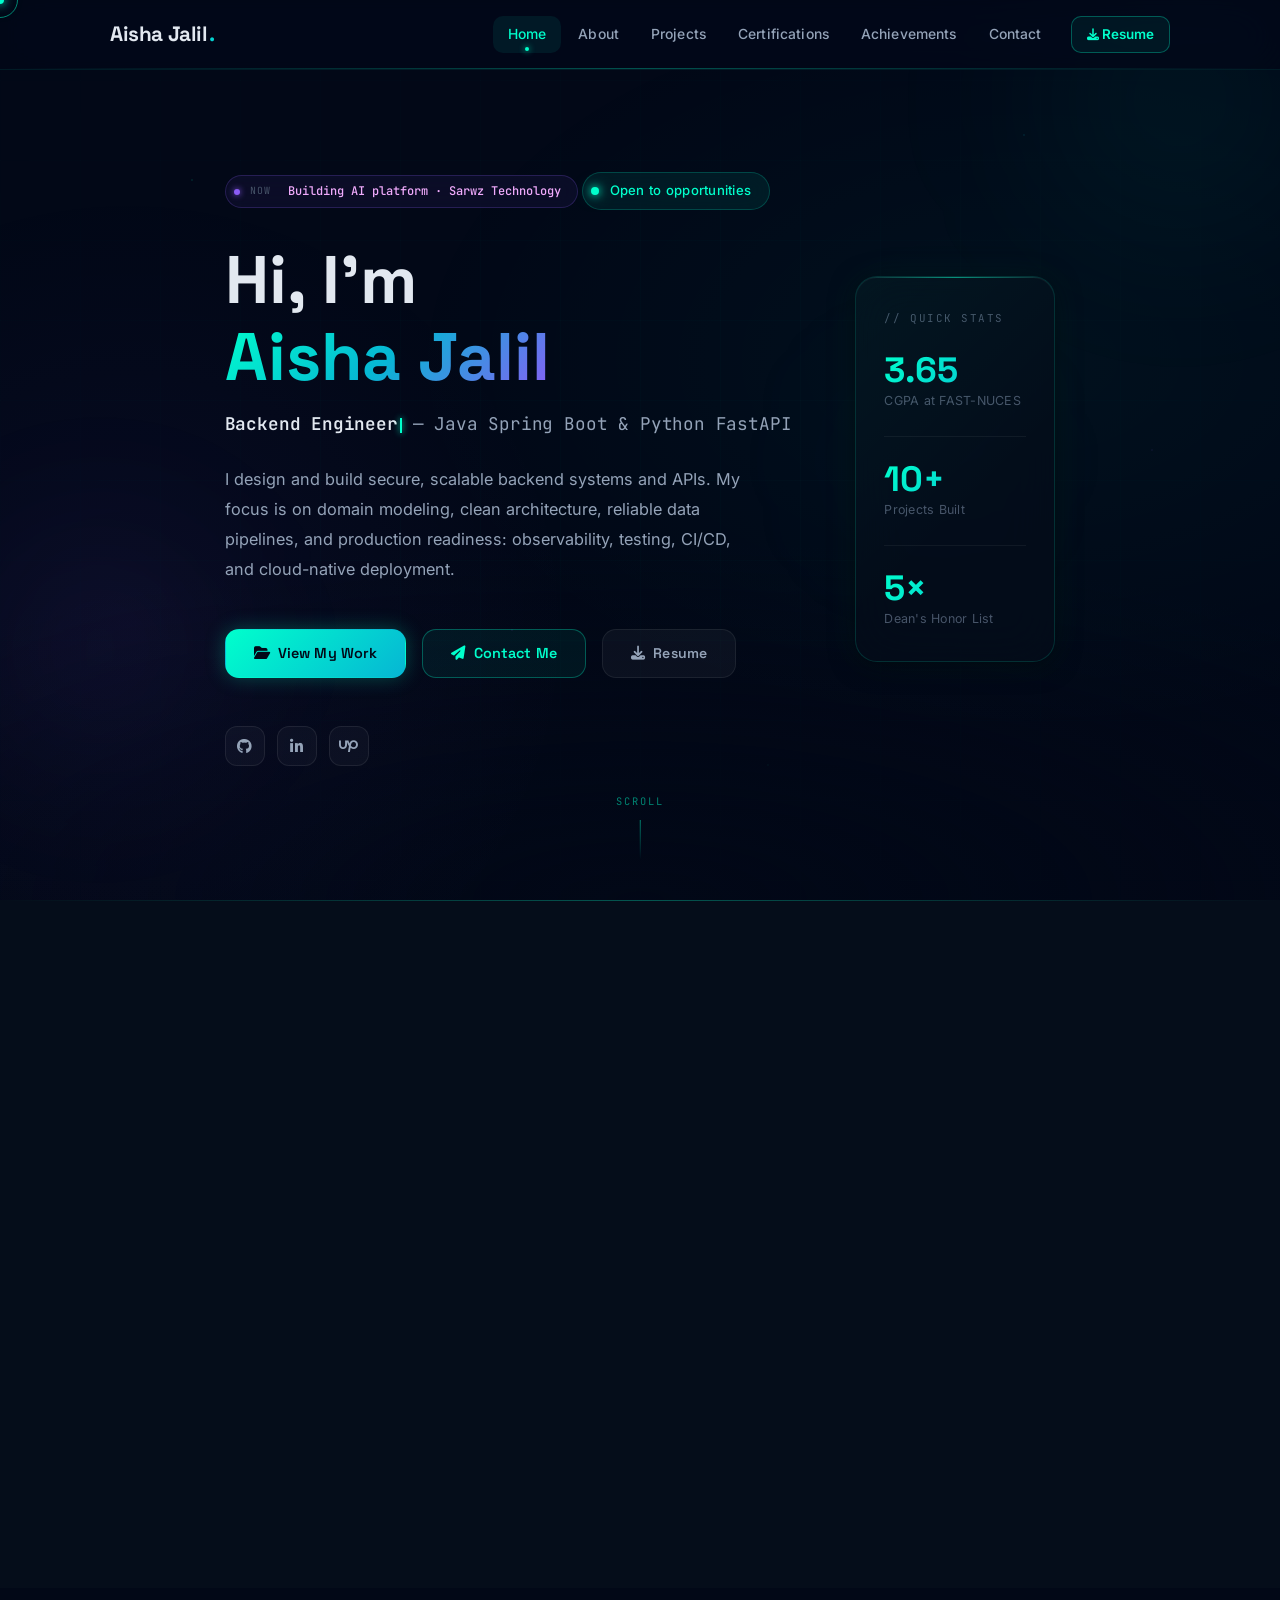
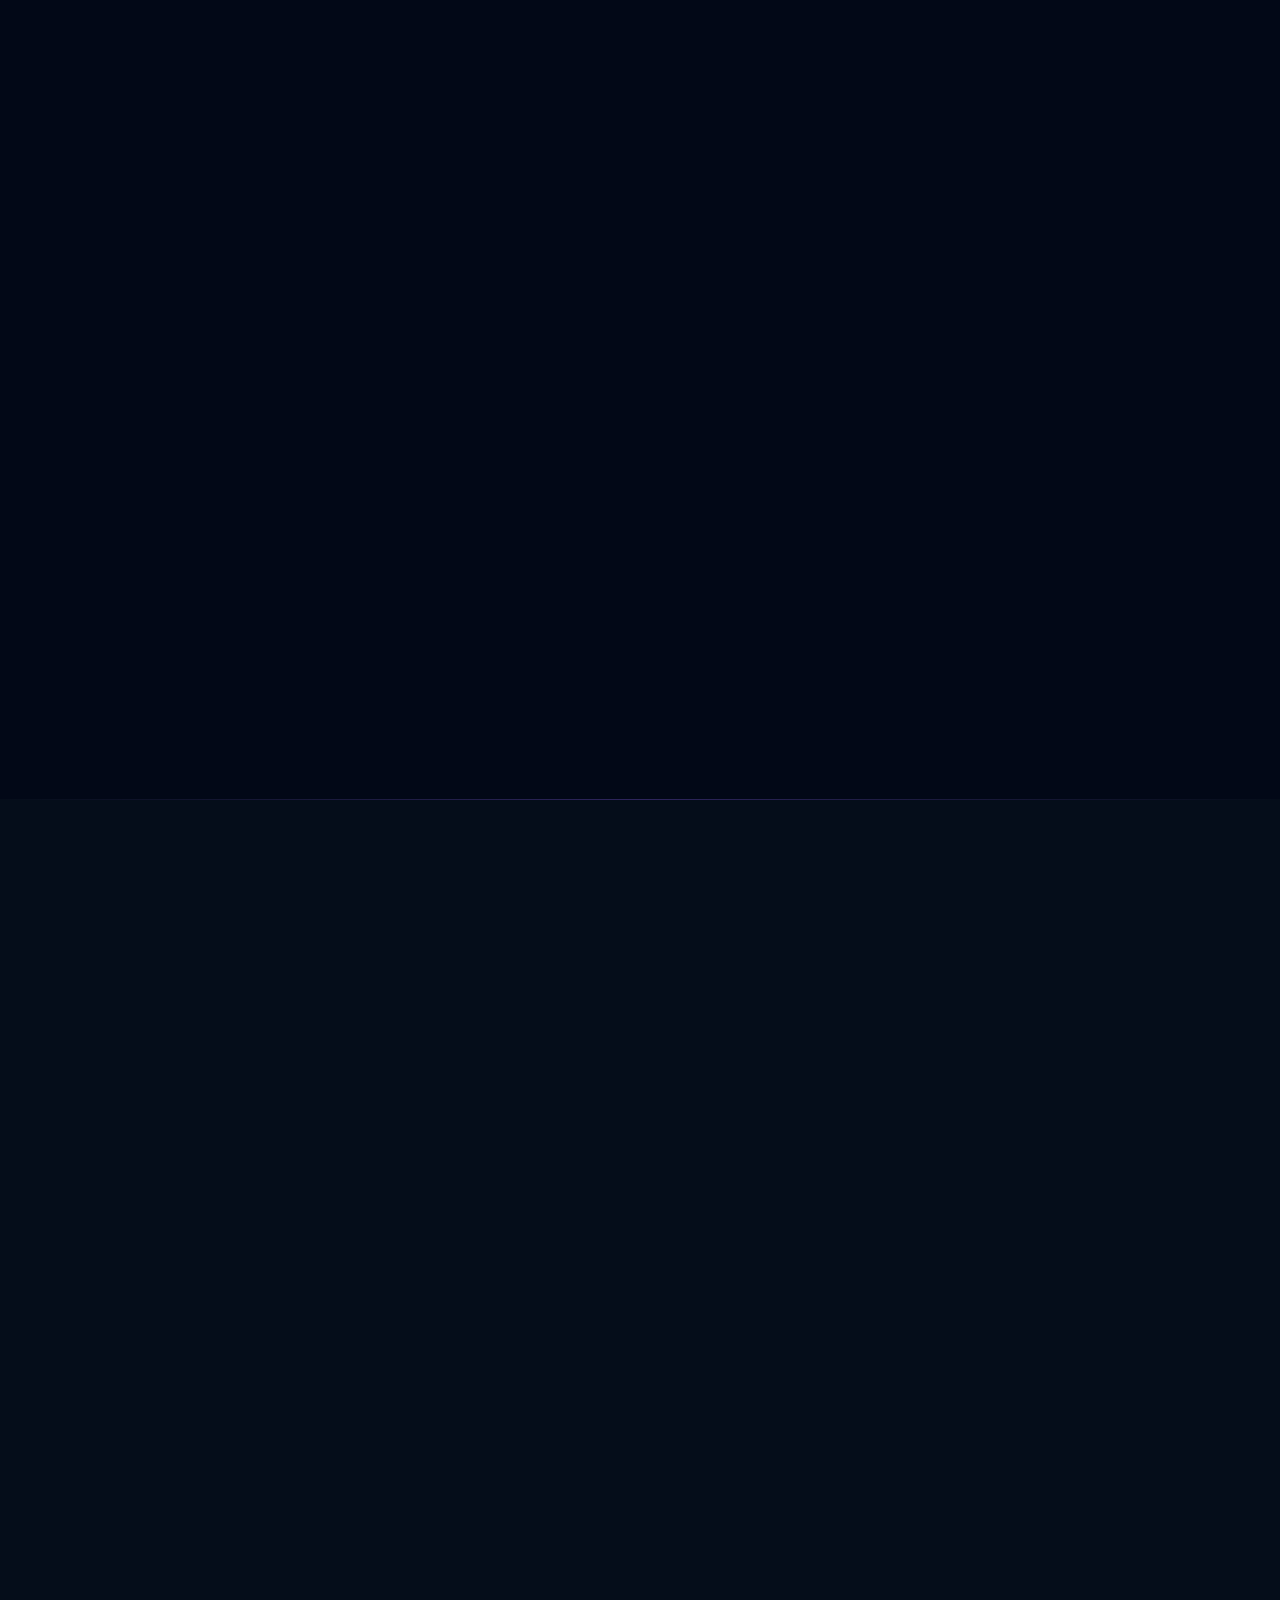
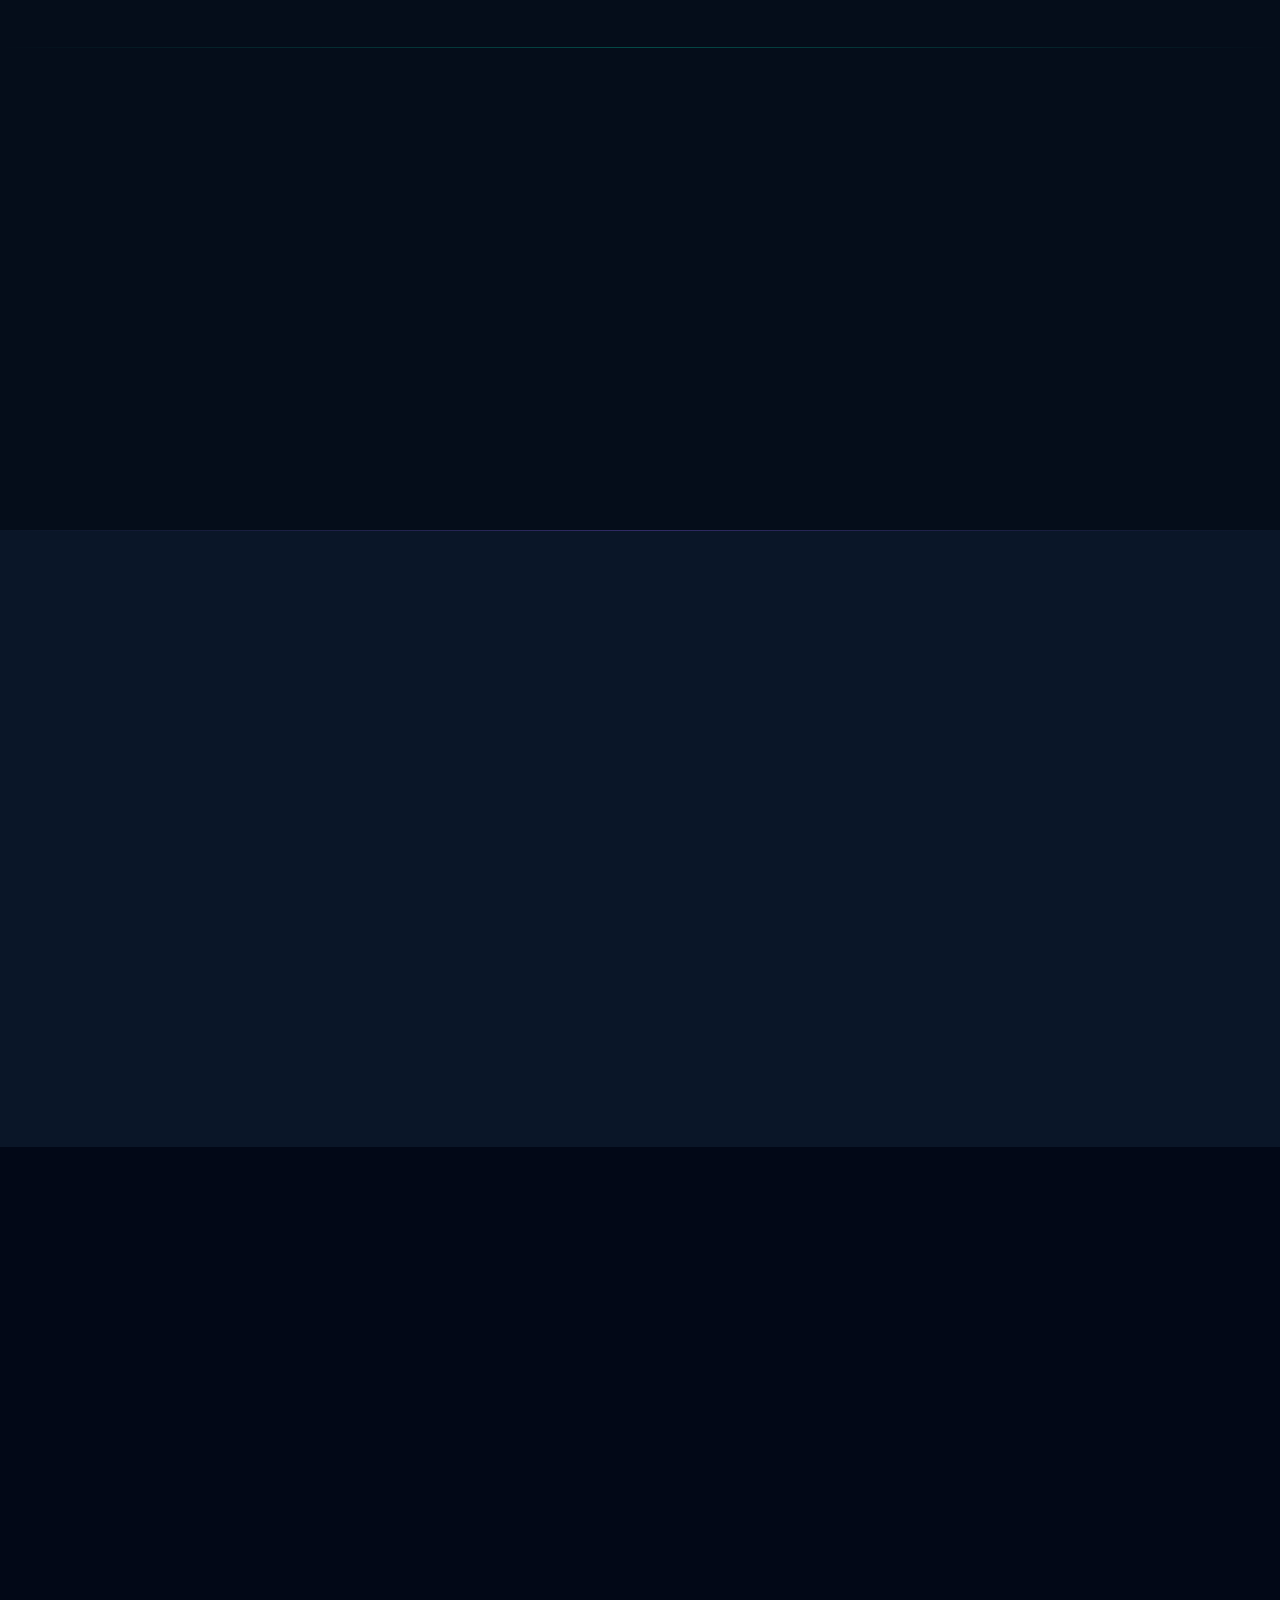
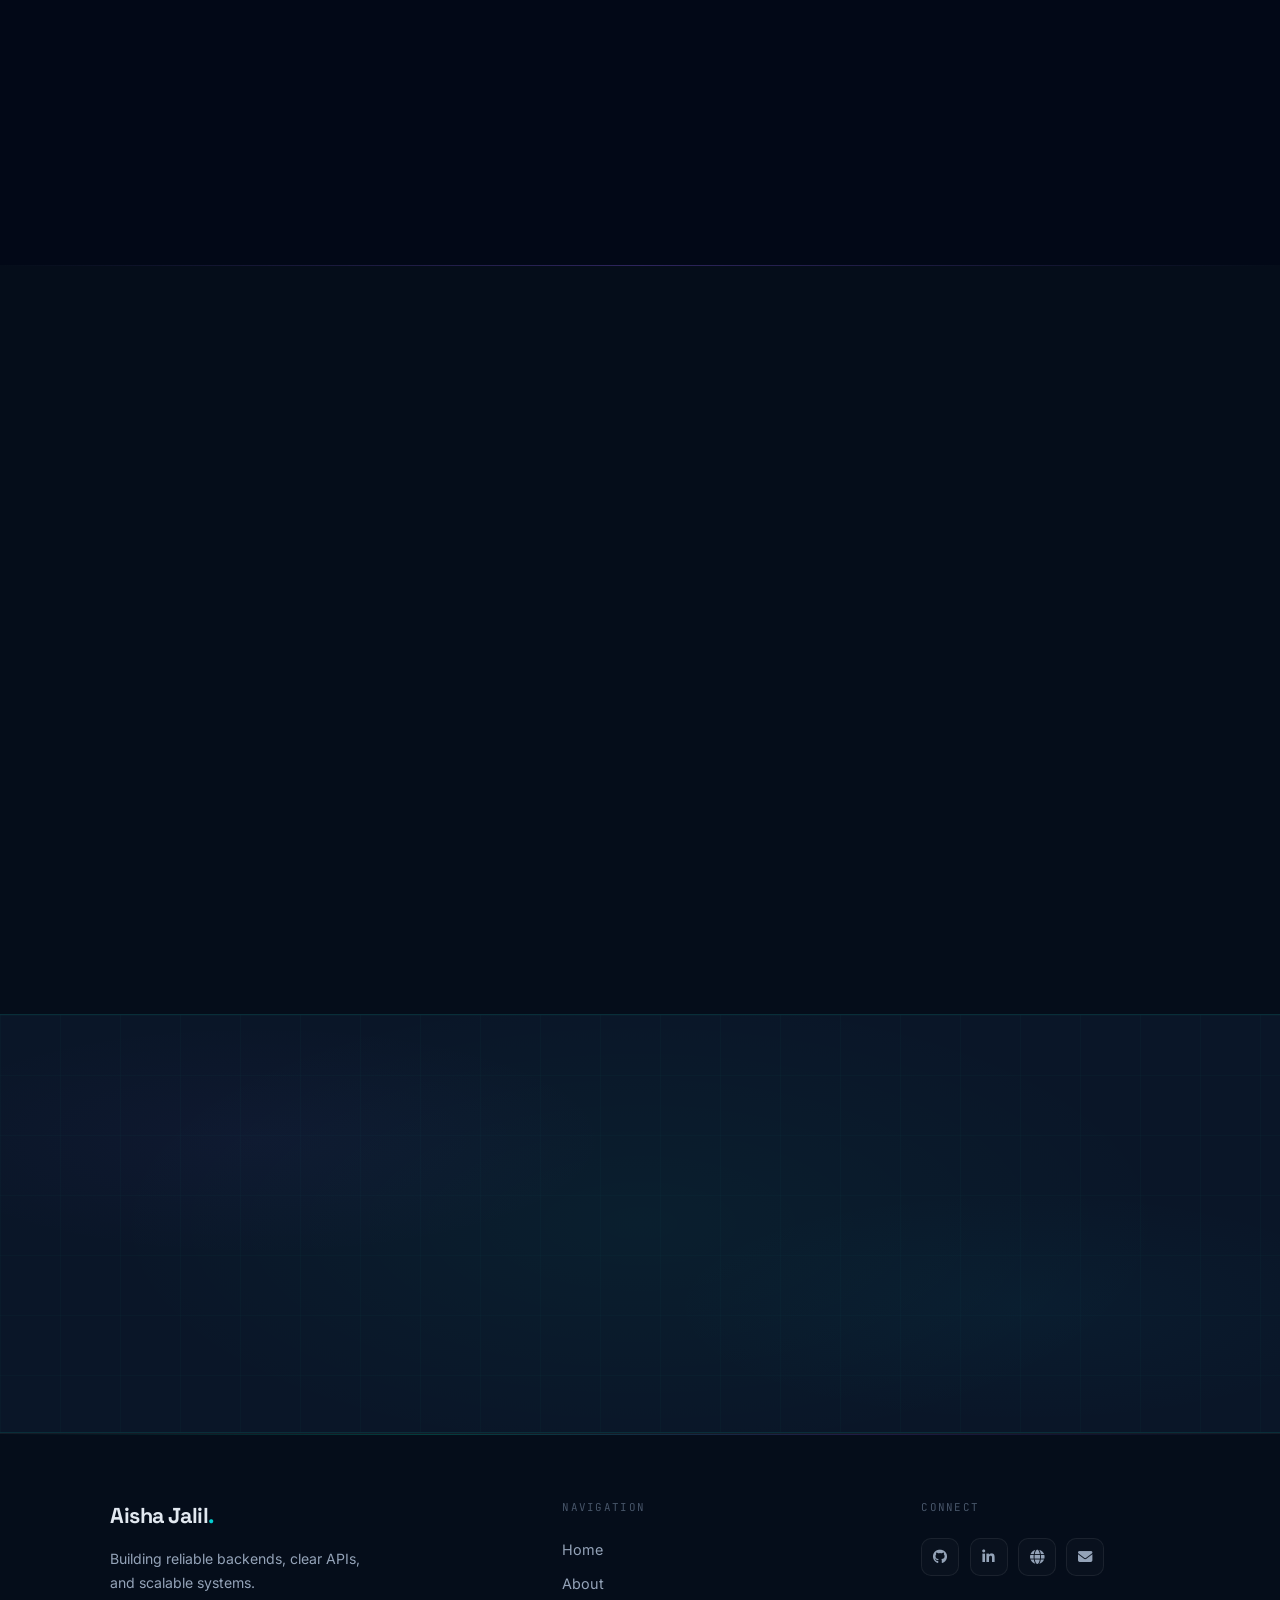
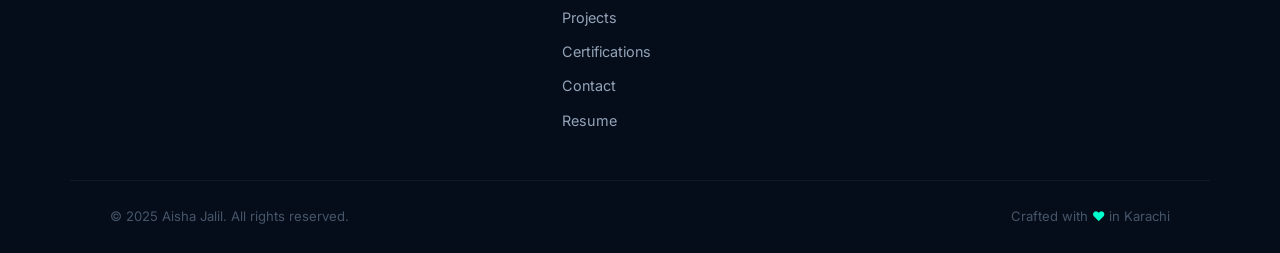
==== commit 484c4ed4: "updated experience section and cv" ====
--- a/portfolio-redesign/index.html
+++ b/portfolio-redesign/index.html
@@ -4,66 +4,75 @@
     <meta charset="UTF-8" />
     <meta name="viewport" content="width=device-width, initial-scale=1.0" />
     <title>Aisha Jalil | Backend Software Engineer</title>
-    <meta
-      name="description"
-      content="Portfolio of Aisha Jalil — backend-focused software engineer specializing in Java Spring Boot, Python/FastAPI, distributed systems, and scalable APIs."
-    />
+    <meta name="description" content="Portfolio of Aisha Jalil — backend-focused software engineer specializing in Java Spring Boot, Python/FastAPI, distributed systems, and scalable APIs." />
+    <!-- Favicon -->
+    <link rel="icon" type="image/svg+xml" href="images/favicon.svg" />
+    <!-- Open Graph -->
+    <meta property="og:title" content="Aisha Jalil | Backend Software Engineer" />
+    <meta property="og:description" content="Backend engineer specializing in Java Spring Boot, FastAPI, and scalable distributed systems." />
+    <meta property="og:type" content="website" />
+    <meta property="og:image" content="images/og-image.png" />
+    <meta name="twitter:card" content="summary_large_image" />
+    <meta name="twitter:title" content="Aisha Jalil | Backend Software Engineer" />
+    <meta name="twitter:description" content="Backend engineer specializing in Java Spring Boot, FastAPI, and scalable distributed systems." />
     <link rel="preconnect" href="https://fonts.googleapis.com" />
     <link rel="preconnect" href="https://fonts.gstatic.com" crossorigin />
-    <link
-      href="https://fonts.googleapis.com/css2?family=Playfair+Display:wght@400;600;700;900&family=DM+Sans:wght@300;400;500;600;700&family=DM+Mono:wght@400;500&display=swap"
-      rel="stylesheet"
-    />
-    <link
-      rel="stylesheet"
-      href="https://cdnjs.cloudflare.com/ajax/libs/font-awesome/6.5.2/css/all.min.css"
-      crossorigin="anonymous"
-    />
+    <link href="https://fonts.googleapis.com/css2?family=Space+Grotesk:wght@300;400;500;600;700&family=Inter:wght@300;400;500;600;700&family=JetBrains+Mono:wght@400;500&display=swap" rel="stylesheet" />
+    <link rel="stylesheet" href="https://cdnjs.cloudflare.com/ajax/libs/font-awesome/6.5.2/css/all.min.css" crossorigin="anonymous" />
     <link rel="stylesheet" href="css/style.css" />
   </head>
   <body>
-    <!-- =========================================================
-     Header
-  ========================================================= -->
+
+    <!-- Custom cursor -->
+    <div class="cursor-dot" id="cursorDot"></div>
+    <div class="cursor-ring" id="cursorRing"></div>
+
+    <!-- ===================================================
+         Header
+    =================================================== -->
     <header class="site-header">
       <div class="container header-inner">
         <div class="logo">
           <a href="index.html">Aisha Jalil<span class="accent">.</span></a>
         </div>
-        <button
-          class="nav-toggle"
-          aria-label="Toggle navigation"
-          onclick="document.querySelector('.main-nav').classList.toggle('open')"
-        >
+        <button class="nav-toggle" aria-label="Toggle navigation"
+          onclick="document.querySelector('.main-nav').classList.toggle('open')">
           <span></span><span></span><span></span>
         </button>
         <nav class="main-nav">
           <a class="nav-item active" href="index.html">Home</a>
           <a class="nav-item" href="pages/about.html">About</a>
           <a class="nav-item" href="pages/projects.html">Projects</a>
-          <a class="nav-item" href="pages/certifications.html"
-            >Certifications</a
-          >
+          <a class="nav-item" href="pages/certifications.html">Certifications</a>
           <a class="nav-item" href="pages/achievements.html">Achievements</a>
           <a class="nav-item" href="pages/contact.html">Contact</a>
-          <a
-            class="nav-item nav-resume"
-            href="resume/Aisha_Jalil_Resume.pdf"
-            target="_blank"
-            rel="noopener"
-          >
-            <i class="fas fa-download" style="font-size: 0.75rem"></i> Resume
+          <a class="nav-item nav-resume" href="resume/Aisha_Jalil_Resume.pdf" target="_blank" rel="noopener">
+            <i class="fas fa-download" style="font-size:0.75rem"></i> Resume
           </a>
         </nav>
       </div>
     </header>
 
-    <!-- =========================================================
-     Hero
-  ========================================================= -->
+    <!-- ===================================================
+         Hero
+    =================================================== -->
     <section class="hero">
+      <canvas id="hero-canvas"></canvas>
+
+      <!-- Floating orbs -->
+      <div class="hero-orb hero-orb-1"></div>
+      <div class="hero-orb hero-orb-2"></div>
+      <div class="hero-orb hero-orb-3"></div>
+
       <div class="container hero-inner">
         <div class="hero-content">
+          <!-- Currently building ticker -->
+          <div class="building-ticker animate-fade-up delay-1">
+            <span class="ticker-dot"></span>
+            <span class="ticker-label">Now&nbsp;</span>
+            <span class="ticker-text">Building AI platform · Sarwz Technology</span>
+          </div>
+
           <div class="hero-badge animate-fade-up delay-1">
             <span class="dot"></span>
             <span>Open to opportunities</span>
@@ -74,15 +83,13 @@
           </h1>
 
           <p class="hero-subtitle animate-fade-up delay-3">
-            <strong>Backend Software Engineer</strong> — Java Spring Boot &amp;
-            Python FastAPI
+            <strong><span id="typewriter-role">Backend Engineer</span><span class="typewriter-cursor"></span></strong> — Java Spring Boot &amp; Python FastAPI
           </p>
 
           <p class="hero-desc animate-fade-up delay-3">
-            I design and build secure, scalable backend systems and APIs. My
-            focus is on domain modeling, clean architecture, reliable data
-            pipelines, and production readiness: observability, testing, CI/CD,
-            and cloud-native deployment.
+            I design and build secure, scalable backend systems and APIs. My focus is on
+            domain modeling, clean architecture, reliable data pipelines, and production
+            readiness: observability, testing, CI/CD, and cloud-native deployment.
           </p>
 
           <div class="hero-actions animate-fade-up delay-4">
@@ -92,55 +99,38 @@
             <a href="pages/contact.html" class="btn cta-outline">
               <i class="fas fa-paper-plane"></i> Contact Me
             </a>
-            <a
-              href="resume/Aisha_Jalil_Resume.pdf"
-              target="_blank"
-              rel="noopener"
-              class="btn cta-ghost"
-            >
+            <a href="resume/Aisha_Jalil_Resume.pdf" target="_blank" rel="noopener" class="btn cta-ghost">
               <i class="fas fa-download"></i> Resume
             </a>
           </div>
 
           <div class="hero-social animate-fade-up delay-5">
-            <a
-              class="social-link"
-              href="https://github.com/AishaJalil"
-              target="_blank"
-              aria-label="GitHub"
-              ><i class="fab fa-github"></i
-            ></a>
-            <a
-              class="social-link"
-              href="https://www.linkedin.com/in/aisha-jalil"
-              target="_blank"
-              aria-label="LinkedIn"
-              ><i class="fab fa-linkedin-in"></i
-            ></a>
-            <a
-              class="social-link"
-              href="https://www.upwork.com/freelancers/~01e3a2f156e42651ad?viewMode=1"
-              target="_blank"
-              aria-label="UpWork"
-              ><i class="fab fa-upwork"></i
-            ></a>
-          </div>
-        </div>
-
-        <div class="hero-card animate-fade-up delay-4">
-          <p class="hero-card-title">Quick Stats</p>
+            <a class="social-link" href="https://github.com/AishaJalil" target="_blank" aria-label="GitHub">
+              <i class="fab fa-github"></i>
+            </a>
+            <a class="social-link" href="https://www.linkedin.com/in/aisha-jalil" target="_blank" aria-label="LinkedIn">
+              <i class="fab fa-linkedin-in"></i>
+            </a>
+            <a class="social-link" href="https://www.upwork.com/freelancers/~01e3a2f156e42651ad?viewMode=1" target="_blank" aria-label="UpWork">
+              <i class="fab fa-upwork"></i>
+            </a>
+          </div>
+        </div>
+
+        <div class="hero-card animate-fade-up delay-4" id="statsCard">
+          <p class="hero-card-title">// Quick Stats</p>
           <div class="stat-item">
-            <div class="stat-num">3.65</div>
+            <div class="stat-num" data-target="3.65">3.65</div>
             <div class="stat-label">CGPA at FAST-NUCES</div>
           </div>
           <div class="stat-divider"></div>
           <div class="stat-item">
-            <div class="stat-num">10+</div>
+            <div class="stat-num" data-target="10" data-suffix="+">10+</div>
             <div class="stat-label">Projects Built</div>
           </div>
           <div class="stat-divider"></div>
           <div class="stat-item">
-            <div class="stat-num">3×</div>
+            <div class="stat-num" data-target="5" data-suffix="×">5×</div>
             <div class="stat-label">Dean's Honor List</div>
           </div>
         </div>
@@ -148,25 +138,23 @@
 
       <div class="scroll-indicator">
         <span>SCROLL</span>
-        <div class="scroll-arrow"></div>
+        <div class="scroll-line"></div>
       </div>
     </section>
 
-    <!-- =========================================================
-     About Preview
-  ========================================================= -->
+    <!-- ===================================================
+         About Preview
+    =================================================== -->
     <section class="about-preview section-pad">
       <div class="container about-preview-grid">
         <div class="about-preview-content reveal">
           <div class="section-label">About Me</div>
           <h2>Building systems that scale &amp; perform</h2>
           <p>
-            I'm a Computer Science student at FAST-NUCES passionate about
-            backend architecture, AI, and data-driven problem solving. I
-            specialize in
-            <strong style="color: var(--text)"
-              >Java Spring Boot, FastAPI, PostgreSQL</strong
-            >, and modern cloud-native stacks.
+            I'm a Computer Science student at FAST-NUCES passionate about backend
+            architecture, AI, and data-driven problem solving. I specialize in
+            <strong style="color:var(--text)">Java Spring Boot, FastAPI, PostgreSQL</strong>,
+            and modern cloud-native stacks.
           </p>
           <div class="about-tags">
             <span class="tag">Java Spring Boot</span>
@@ -175,23 +163,29 @@
             <span class="tag">Docker</span>
             <span class="tag">React</span>
           </div>
-          <a href="pages/about.html" class="btn cta-outline"
-            >Learn More
-            <i class="fas fa-arrow-right" style="font-size: 0.8rem"></i
-          ></a>
-        </div>
+          <a href="pages/about.html" class="btn cta-outline">
+            Learn More <i class="fas fa-arrow-right" style="font-size:0.8rem"></i>
+          </a>
+        </div>
+
         <div class="about-preview-visual reveal">
-          <div class="profile-frame">
-            <img src="images/profile.jpg" alt="Aisha Jalil" />
+          <div class="profile-ring profile-ring-1">
+            <div class="profile-ring-dot"></div>
+          </div>
+          <div class="profile-ring profile-ring-2"></div>
+          <div class="profile-frame-3d">
+            <div class="profile-frame">
+              <img src="images/profile.jpg" alt="Aisha Jalil" />
+            </div>
           </div>
           <div class="profile-accent">Dean's<br />List<br />3×</div>
         </div>
       </div>
     </section>
 
-    <!-- =========================================================
-     Featured Projects
-  ========================================================= -->
+    <!-- ===================================================
+         Featured Projects
+    =================================================== -->
     <section class="featured section-pad">
       <div class="container">
         <div class="featured-header reveal">
@@ -205,8 +199,8 @@
           </p>
         </div>
 
-        <div class="projects-grid">
-          <article class="project-card reveal">
+        <div class="projects-grid" id="projectsGrid">
+          <article class="project-card reveal tilt-card">
             <div class="project-card-top"></div>
             <div class="project-card-content">
               <div class="project-number">01 — Backend</div>
@@ -216,20 +210,18 @@
                 customer/lead/deal workflows backed by PostgreSQL.
               </p>
               <div class="project-card-footer">
-                <a class="project-link" href="pages/projects.html#crm"
-                  >View Project <i class="fas fa-arrow-right"></i
-                ></a>
-                <div style="display: flex; gap: 0.4rem">
-                  <span class="tag" style="font-size: 0.65rem"
-                    >Spring Boot</span
-                  >
-                  <span class="tag" style="font-size: 0.65rem">PostgreSQL</span>
+                <a class="project-link" href="pages/projects.html#crm">
+                  View Project <i class="fas fa-arrow-right"></i>
+                </a>
+                <div style="display:flex;gap:0.4rem">
+                  <span class="tag" style="font-size:0.62rem">Spring Boot</span>
+                  <span class="tag" style="font-size:0.62rem">PostgreSQL</span>
                 </div>
               </div>
             </div>
           </article>
 
-          <article class="project-card reveal">
+          <article class="project-card reveal tilt-card">
             <div class="project-card-top"></div>
             <div class="project-card-content">
               <div class="project-number">02 — Full-Stack</div>
@@ -239,18 +231,18 @@
                 scoring, and multi-language code execution via Piston API.
               </p>
               <div class="project-card-footer">
-                <a class="project-link" href="pages/projects.html#codefu"
-                  >View Project <i class="fas fa-arrow-right"></i
-                ></a>
-                <div style="display: flex; gap: 0.4rem">
-                  <span class="tag" style="font-size: 0.65rem">FastAPI</span>
-                  <span class="tag" style="font-size: 0.65rem">Next.js</span>
+                <a class="project-link" href="pages/projects.html#codefu">
+                  View Project <i class="fas fa-arrow-right"></i>
+                </a>
+                <div style="display:flex;gap:0.4rem">
+                  <span class="tag" style="font-size:0.62rem">FastAPI</span>
+                  <span class="tag" style="font-size:0.62rem">Next.js</span>
                 </div>
               </div>
             </div>
           </article>
 
-          <article class="project-card reveal">
+          <article class="project-card reveal tilt-card">
             <div class="project-card-top"></div>
             <div class="project-card-content">
               <div class="project-number">03 — AI/ML</div>
@@ -260,12 +252,12 @@
                 Gemini-powered AI assistant and multilingual support.
               </p>
               <div class="project-card-footer">
-                <a class="project-link" href="pages/projects.html"
-                  >View Project <i class="fas fa-arrow-right"></i
-                ></a>
-                <div style="display: flex; gap: 0.4rem">
-                  <span class="tag" style="font-size: 0.65rem">Firebase</span>
-                  <span class="tag" style="font-size: 0.65rem">Gemini AI</span>
+                <a class="project-link" href="pages/projects.html">
+                  View Project <i class="fas fa-arrow-right"></i>
+                </a>
+                <div style="display:flex;gap:0.4rem">
+                  <span class="tag" style="font-size:0.62rem">Firebase</span>
+                  <span class="tag" style="font-size:0.62rem">Gemini AI</span>
                 </div>
               </div>
             </div>
@@ -273,222 +265,243 @@
         </div>
 
         <div class="center-btn reveal">
-          <a href="pages/projects.html" class="btn cta-primary"
-            >See All Projects <i class="fas fa-arrow-right"></i
-          ></a>
+          <a href="pages/projects.html" class="btn cta-primary">
+            See All Projects <i class="fas fa-arrow-right"></i>
+          </a>
         </div>
       </div>
     </section>
 
-    <!-- =========================================================
-     Services
-  ========================================================= -->
+    <!-- ===================================================
+         Services
+    =================================================== -->
     <section class="services section-pad">
       <div class="container">
         <div class="services-header reveal">
           <div class="section-label">What I Do</div>
           <h2>Services &amp; Expertise</h2>
-          <p class="section-intro" style="margin-top: 0.75rem">
+          <p class="section-intro" style="margin-top:0.75rem">
             I craft innovative, high-quality solutions across web development,
-            mobile apps, AI, and data analytics — delivering scalable,
-            user-focused applications.
+            mobile apps, AI, and data analytics — delivering scalable, user-focused applications.
           </p>
         </div>
 
-        <div class="services-grid">
-          <article class="service-card reveal">
-            <div class="service-icon">
-              <i class="fa-solid fa-laptop-code"></i>
-            </div>
+        <div class="services-grid reveal-stagger">
+          <article class="service-card">
+            <div class="service-icon"><i class="fa-solid fa-laptop-code"></i></div>
             <h3>Web Development</h3>
-            <p>
-              Responsive, high-performance sites using HTML, CSS, JS &amp;
-              modern frameworks.
-            </p>
-          </article>
-          <article class="service-card reveal">
-            <div class="service-icon">
-              <i class="fa-solid fa-mobile-screen-button"></i>
-            </div>
+            <p>Responsive, high-performance sites using HTML, CSS, JS &amp; modern frameworks.</p>
+          </article>
+          <article class="service-card">
+            <div class="service-icon"><i class="fa-solid fa-mobile-screen-button"></i></div>
             <h3>App Development</h3>
-            <p>
-              Cross-platform mobile apps with Flutter for seamless user
-              experiences.
-            </p>
-          </article>
-          <article class="service-card reveal">
+            <p>Cross-platform mobile apps with Flutter for seamless user experiences.</p>
+          </article>
+          <article class="service-card">
             <div class="service-icon"><i class="fa-solid fa-brain"></i></div>
             <h3>AI / ML Solutions</h3>
-            <p>
-              Custom models for NLP, predictive systems, and real-world AI
-              projects.
-            </p>
-          </article>
-          <article class="service-card reveal">
+            <p>Custom models for NLP, predictive systems, and real-world AI projects.</p>
+          </article>
+          <article class="service-card">
             <div class="service-icon"><i class="fa-solid fa-database"></i></div>
             <h3>Data Analytics</h3>
-            <p>
-              Turning raw data into insights with visualization &amp;
-              interpretation tools.
-            </p>
-          </article>
-          <article class="service-card reveal">
+            <p>Turning raw data into insights with visualization &amp; interpretation tools.</p>
+          </article>
+          <article class="service-card">
             <div class="service-icon"><i class="fa-solid fa-flask"></i></div>
             <h3>AI Research</h3>
-            <p>
-              Exploring neural networks &amp; deep learning to solve complex
-              challenges.
-            </p>
-          </article>
-          <article class="service-card reveal">
-            <div class="service-icon">
-              <i class="fa-solid fa-lightbulb"></i>
-            </div>
+            <p>Exploring neural networks &amp; deep learning to solve complex challenges.</p>
+          </article>
+          <article class="service-card">
+            <div class="service-icon"><i class="fa-solid fa-lightbulb"></i></div>
             <h3>Prompt Engineering</h3>
-            <p>
-              Crafting optimized prompts for AI models to achieve precise,
-              impactful responses.
-            </p>
-          </article>
-          <article class="service-card reveal">
+            <p>Crafting optimized prompts for AI models to achieve precise, impactful responses.</p>
+          </article>
+          <article class="service-card">
             <div class="service-icon"><i class="fa-brands fa-python"></i></div>
             <h3>Python Programming</h3>
-            <p>
-              Building robust scripts and applications for automation, AI, and
-              backend systems.
+            <p>Building robust scripts and applications for automation, AI, and backend systems.</p>
+          </article>
+          <article class="service-card">
+            <div class="service-icon"><i class="fa-solid fa-network-wired"></i></div>
+            <h3>API Integration</h3>
+            <p>Developing efficient API integrations and workflow automations for scalable systems.</p>
+          </article>
+        </div>
+      </div>
+    </section>
+
+    <!-- ===================================================
+         GitHub Stats
+    =================================================== -->
+    <section class="github-stats section-pad">
+      <div class="container">
+        <div class="reveal">
+          <div class="section-label">GitHub</div>
+          <h2>Code Activity</h2>
+          <p class="section-intro" style="margin-top:0.5rem">
+            Live stats from GitHub — repos, languages, and contribution streak.
+          </p>
+        </div>
+        <div class="github-stats-inner reveal">
+          <div class="github-stats-grid">
+            <img
+              src="https://github-readme-stats.vercel.app/api?username=AishaJalil&show_icons=true&count_private=true&theme=transparent&title_color=00ffcc&icon_color=00ffcc&text_color=94a3b8&border_color=0a1628&bg_color=050d1a&border_radius=14&hide_border=false"
+              alt="Aisha Jalil GitHub Stats" height="165"
+              loading="lazy"
+            />
+            <img
+              src="https://github-readme-stats.vercel.app/api/top-langs/?username=AishaJalil&layout=compact&theme=transparent&title_color=00ffcc&text_color=94a3b8&border_color=0a1628&bg_color=050d1a&border_radius=14&hide=html,css&langs_count=8"
+              alt="Top Languages" height="165"
+              loading="lazy"
+            />
+          </div>
+          <div style="text-align:center">
+            <a href="https://github.com/AishaJalil" target="_blank" rel="noopener" class="github-more-link">
+              <i class="fab fa-github"></i>&nbsp;&nbsp;View full profile on GitHub
+            </a>
+          </div>
+        </div>
+      </div>
+    </section>
+
+    <!-- ===================================================
+         Testimonials
+    =================================================== -->
+    <section class="testimonials section-pad">
+      <div class="container">
+        <div class="reveal">
+          <div class="section-label">Testimonials</div>
+          <h2>What People Say</h2>
+        </div>
+        <div class="testimonials-grid">
+          <!-- Replace with real quotes from colleagues / professors -->
+          <div class="testimonial-card reveal">
+            <p class="testimonial-text">
+              "Aisha delivered outstanding results on our platform — clean architecture, well-tested APIs, and zero shortcuts. Her backend instincts are sharp and she ships fast without compromising quality."
             </p>
-          </article>
-          <article class="service-card reveal">
-            <div class="service-icon">
-              <i class="fa-solid fa-network-wired"></i>
+            <div class="testimonial-author">
+              <div class="testimonial-avatar">ST</div>
+              <div>
+                <p class="testimonial-author-name">Sarwz Technology</p>
+                <p class="testimonial-author-role">Team Lead · Full-Stack Role</p>
+              </div>
             </div>
-            <h3>API Integration</h3>
-            <p>
-              Developing efficient API integrations and workflow automations for
-              scalable systems.
+          </div>
+          <div class="testimonial-card reveal">
+            <p class="testimonial-text">
+              "One of the strongest students in backend systems — her CRM project demonstrated real-world engineering judgment: domain modeling, proper auth flows, and production-grade structure."
             </p>
-          </article>
+            <div class="testimonial-author">
+              <div class="testimonial-avatar">FA</div>
+              <div>
+                <p class="testimonial-author-name">FAST-NUCES</p>
+                <p class="testimonial-author-role">Faculty · Software Engineering Dept.</p>
+              </div>
+            </div>
+          </div>
         </div>
       </div>
     </section>
 
-    <!-- =========================================================
-     Certifications Preview
-  ========================================================= -->
+    <!-- ===================================================
+         Certifications Preview
+    =================================================== -->
     <section class="certifications section-pad">
       <div class="container">
         <div class="reveal">
           <div class="section-label">Credentials</div>
           <h2>Certifications</h2>
-          <p class="section-intro" style="margin-top: 0.5rem">
+          <p class="section-intro" style="margin-top:0.5rem">
             Recognitions from competitions, events, and technical programs.
           </p>
         </div>
-        <div class="certifications-grid">
-          <div class="cert-card reveal">
+        <div class="certifications-grid reveal-stagger">
+          <div class="cert-card">
             <i class="fa-solid fa-brain"></i>
             <h3>DataCamp — Understanding of Machine Learning</h3>
-            <p>
-              Foundational knowledge of ML algorithms and practical
-              implementation techniques.
-            </p>
-          </div>
-          <div class="cert-card reveal">
+            <p>Foundational knowledge of ML algorithms and practical implementation techniques.</p>
+          </div>
+          <div class="cert-card">
             <i class="fa-solid fa-trophy"></i>
             <h3>Procom 2025 — Interstellar Intelligence</h3>
             <p>Designed the CS module for Procom 2025 at FAST University.</p>
           </div>
-          <div class="cert-card reveal">
+          <div class="cert-card">
             <i class="fa-solid fa-code"></i>
             <h3>Dev Day — Speed Programming</h3>
-            <p>
-              Organized by ACM at FAST University, showcasing rapid
-              problem-solving skills.
-            </p>
+            <p>Organized by ACM at FAST University, showcasing rapid problem-solving skills.</p>
           </div>
         </div>
         <div class="center-btn reveal">
-          <a href="pages/certifications.html" class="btn cta-outline"
-            >View All Certifications <i class="fas fa-arrow-right"></i
-          ></a>
+          <a href="pages/certifications.html" class="btn cta-outline">
+            View All Certifications <i class="fas fa-arrow-right"></i>
+          </a>
         </div>
       </div>
     </section>
 
-    <!-- =========================================================
-     Achievements Preview
-  ========================================================= -->
+    <!-- ===================================================
+         Achievements Preview
+    =================================================== -->
     <section class="achievements section-pad">
       <div class="container">
         <div class="reveal">
           <div class="section-label">Honors</div>
           <h2>Achievements &amp; Recognition</h2>
-          <p class="section-intro" style="margin-top: 0.5rem">
-            Academic recognition for consistent high performance at FAST
-            University.
+          <p class="section-intro" style="margin-top:0.5rem">
+            Academic recognition for consistent high performance at FAST University.
           </p>
         </div>
-        <div class="achievements-grid achievements-grid--home">
-          <article class="ach-card reveal">
+        <div class="achievements-grid achievements-grid--home reveal-stagger">
+          <article class="ach-card">
             <div class="ach-icon"><i class="fa-solid fa-medal"></i></div>
             <h3>Dean's List — Spring 2024</h3>
-            <p>
-              Recognized for outstanding academic achievement in upper-division
-              CS courses.
-            </p>
-          </article>
-          <article class="ach-card reveal">
+            <p>Recognized for outstanding academic achievement in upper-division CS courses.</p>
+          </article>
+          <article class="ach-card">
             <div class="ach-icon"><i class="fa-solid fa-medal"></i></div>
             <h3>Dean's List — Fall 2023</h3>
             <p>Placed among top-performing Computer Science students.</p>
           </article>
-          <article class="ach-card reveal">
+          <article class="ach-card">
             <div class="ach-icon"><i class="fa-solid fa-medal"></i></div>
             <h3>Dean's List — Spring 2023</h3>
             <p>High academic standing across core CS coursework.</p>
           </article>
         </div>
         <div class="center-btn reveal">
-          <a href="pages/achievements.html" class="btn cta-outline"
-            >View All Achievements <i class="fas fa-arrow-right"></i
-          ></a>
+          <a href="pages/achievements.html" class="btn cta-outline">
+            View All Achievements <i class="fas fa-arrow-right"></i>
+          </a>
         </div>
       </div>
     </section>
 
-    <!-- =========================================================
-     CTA Banner
-  ========================================================= -->
+    <!-- ===================================================
+         CTA Banner
+    =================================================== -->
     <section class="cta-banner">
       <div class="container cta-banner-inner reveal">
-        <div
-          class="section-label"
-          style="justify-content: center; margin-bottom: 1rem"
-        >
+        <div class="section-label" style="justify-content:center;margin-bottom:1rem">
           Let's Collaborate
         </div>
         <h2>Let's Work Together</h2>
-        <p>
-          Looking for a backend engineer or collaborator for your next project?
-        </p>
-        <a href="pages/contact.html" class="btn cta-primary"
-          >Get In Touch <i class="fas fa-arrow-right"></i
-        ></a>
+        <p>Looking for a backend engineer or collaborator for your next project?</p>
+        <a href="pages/contact.html" class="btn cta-primary">
+          Get In Touch <i class="fas fa-arrow-right"></i>
+        </a>
       </div>
     </section>
 
-    <!-- =========================================================
-     Footer
-  ========================================================= -->
+    <!-- ===================================================
+         Footer
+    =================================================== -->
     <footer class="site-footer">
       <div class="container footer-grid">
         <div class="footer-brand">
-          <a class="footer-logo" href="index.html"
-            >Aisha Jalil<span class="accent">.</span></a
-          >
-          <p class="footer-tagline">
-            Building reliable backends, clear APIs, and scalable systems.
-          </p>
+          <a class="footer-logo" href="index.html">Aisha Jalil<span class="accent">.</span></a>
+          <p class="footer-tagline">Building reliable backends, clear APIs, and scalable systems.</p>
         </div>
         <nav>
           <p class="footer-nav-title">Navigation</p>
@@ -498,70 +511,318 @@
             <a href="pages/projects.html">Projects</a>
             <a href="pages/certifications.html">Certifications</a>
             <a href="pages/contact.html">Contact</a>
-            <a
-              href="resume/Aisha_Jalil_Resume.pdf"
-              target="_blank"
-              rel="noopener"
-              >Resume</a
-            >
+            <a href="resume/Aisha_Jalil_Resume.pdf" target="_blank" rel="noopener">Resume</a>
           </div>
         </nav>
         <div>
           <p class="footer-social-title">Connect</p>
           <div class="footer-social-links">
-            <a
-              class="footer-social-link"
-              href="https://github.com/AishaJalil"
-              target="_blank"
-              aria-label="GitHub"
-              ><i class="fab fa-github"></i
-            ></a>
-            <a
-              class="footer-social-link"
-              href="https://www.linkedin.com/in/aisha-jalil"
-              target="_blank"
-              aria-label="LinkedIn"
-              ><i class="fab fa-linkedin-in"></i
-            ></a>
-            <a
-              class="footer-social-link"
-              href="https://vercel.com/aisha-jalils-projects"
-              target="_blank"
-              aria-label="Vercel"
-              ><i class="fa-solid fa-globe"></i
-            ></a>
-            <a
-              class="footer-social-link"
-              href="mailto:aishajalil387@gmail.com"
-              aria-label="Email"
-              ><i class="fas fa-envelope"></i
-            ></a>
+            <a class="footer-social-link" href="https://github.com/AishaJalil" target="_blank" aria-label="GitHub"><i class="fab fa-github"></i></a>
+            <a class="footer-social-link" href="https://www.linkedin.com/in/aisha-jalil" target="_blank" aria-label="LinkedIn"><i class="fab fa-linkedin-in"></i></a>
+            <a class="footer-social-link" href="https://vercel.com/aisha-jalils-projects" target="_blank" aria-label="Vercel"><i class="fa-solid fa-globe"></i></a>
+            <a class="footer-social-link" href="mailto:aishajalil387@gmail.com" aria-label="Email"><i class="fas fa-envelope"></i></a>
           </div>
         </div>
       </div>
       <div class="container footer-bottom">
         <p>&copy; 2025 Aisha Jalil. All rights reserved.</p>
-        <p class="footer-bottom-right">
-          Crafted with <span class="accent">♥</span> in Karachi
-        </p>
+        <p class="footer-bottom-right">Crafted with <span class="accent">♥</span> in Karachi</p>
       </div>
     </footer>
 
+    <!-- Three.js CDN -->
+    <script src="https://cdnjs.cloudflare.com/ajax/libs/three.js/r128/three.min.js"></script>
+
     <script>
-      // Intersection Observer for reveal animations
-      const observer = new IntersectionObserver(
-        (entries) => {
-          entries.forEach((el) => {
-            if (el.isIntersecting) {
-              el.target.classList.add("visible");
-            }
+    // ─── Custom Cursor ───────────────────────────────────────────
+    const dot = document.getElementById('cursorDot');
+    const ring = document.getElementById('cursorRing');
+    let mx = 0, my = 0, rx = 0, ry = 0;
+    document.addEventListener('mousemove', e => {
+      mx = e.clientX; my = e.clientY;
+      dot.style.left = mx + 'px';
+      dot.style.top = my + 'px';
+    });
+    function animateCursor() {
+      rx += (mx - rx) * 0.12;
+      ry += (my - ry) * 0.12;
+      ring.style.left = rx + 'px';
+      ring.style.top = ry + 'px';
+      requestAnimationFrame(animateCursor);
+    }
+    animateCursor();
+
+    // ─── Three.js Hero Canvas — Floating Constellation / Neural Network ──
+    (function() {
+      const canvas = document.getElementById('hero-canvas');
+      const renderer = new THREE.WebGLRenderer({ canvas, alpha: true, antialias: true });
+      renderer.setPixelRatio(Math.min(window.devicePixelRatio, 2));
+      renderer.setClearColor(0x000000, 0);
+
+      const scene = new THREE.Scene();
+      const camera = new THREE.PerspectiveCamera(60, window.innerWidth / window.innerHeight, 0.1, 1000);
+      camera.position.z = 8;
+
+      function resize() {
+        const w = window.innerWidth, h = window.innerHeight;
+        renderer.setSize(w, h);
+        camera.aspect = w / h;
+        camera.updateProjectionMatrix();
+      }
+      resize();
+      window.addEventListener('resize', resize);
+
+      const nodes = [];
+      const SX = 13, SY = 8, SZ = 7;
+
+      for (let i = 0; i < 85; i++) {
+        const bright = Math.random() < 0.15;
+        const r      = bright ? 0.055 + Math.random() * 0.04 : 0.018 + Math.random() * 0.032;
+        const mesh   = new THREE.Mesh(
+          new THREE.SphereGeometry(r, 9, 9),
+          new THREE.MeshBasicMaterial({
+            color:       0x00ffcc,
+            transparent: true,
+            opacity:     bright ? 0.75 + Math.random() * 0.2 : 0.25 + Math.random() * 0.35
+          })
+        );
+        mesh.position.set(
+          (Math.random() - 0.5) * SX,
+          (Math.random() - 0.5) * SY,
+          (Math.random() - 0.5) * SZ
+        );
+        scene.add(mesh);
+        nodes.push({
+          mesh,
+          baseOpacity:  mesh.material.opacity,
+          pulseSpeed:   0.008 + Math.random() * 0.018,
+          pulseOffset:  Math.random() * Math.PI * 2,
+          bright,
+          vel: {
+            x: (Math.random() - 0.5) * 0.0025,
+            y: (Math.random() - 0.5) * 0.0025,
+            z: (Math.random() - 0.5) * 0.0015,
+          }
+        });
+      }
+
+      // Constellation edges
+      const edgeMat = new THREE.LineBasicMaterial({ color: 0x00ffcc, transparent: true, opacity: 0.06 });
+      let edgesMesh = null;
+      function buildEdges() {
+        if (edgesMesh) { scene.remove(edgesMesh); edgesMesh.geometry.dispose(); }
+        const pos = [];
+        for (let i = 0; i < nodes.length; i++) {
+          for (let j = i + 1; j < nodes.length; j++) {
+            if (nodes[i].mesh.position.distanceTo(nodes[j].mesh.position) < 2.8)
+              pos.push(...nodes[i].mesh.position.toArray(), ...nodes[j].mesh.position.toArray());
+          }
+        }
+        const geo = new THREE.BufferGeometry();
+        geo.setAttribute('position', new THREE.BufferAttribute(new Float32Array(pos), 3));
+        edgesMesh = new THREE.LineSegments(geo, edgeMat);
+        scene.add(edgesMesh);
+      }
+      buildEdges();
+
+      let mouseX = 0, mouseY = 0;
+      document.addEventListener('mousemove', e => {
+        mouseX = (e.clientX / window.innerWidth  - 0.5) * 2;
+        mouseY = (e.clientY / window.innerHeight - 0.5) * 2;
+      });
+
+      let frame = 0;
+      function animate() {
+        requestAnimationFrame(animate);
+        frame++;
+
+        for (const n of nodes) {
+          // drift
+          n.mesh.position.x += n.vel.x;
+          n.mesh.position.y += n.vel.y;
+          n.mesh.position.z += n.vel.z;
+          if (Math.abs(n.mesh.position.x) > SX / 2) n.vel.x *= -1;
+          if (Math.abs(n.mesh.position.y) > SY / 2) n.vel.y *= -1;
+          if (Math.abs(n.mesh.position.z) > SZ / 2) n.vel.z *= -1;
+          // pulse opacity
+          n.mesh.material.opacity = n.baseOpacity * (0.65 + 0.35 * Math.sin(frame * n.pulseSpeed + n.pulseOffset));
+          // bright nodes pulse scale
+          if (n.bright) {
+            const s = 1 + 0.22 * Math.sin(frame * n.pulseSpeed * 0.8 + n.pulseOffset);
+            n.mesh.scale.set(s, s, s);
+          }
+        }
+
+        if (frame % 6 === 0) buildEdges();
+
+        // slow scene drift in 3D
+        scene.rotation.y += 0.00035;
+        scene.rotation.x += 0.00012;
+
+        // mouse parallax
+        camera.position.x += (mouseX * 0.45 - camera.position.x) * 0.022;
+        camera.position.y += (-mouseY * 0.32 - camera.position.y) * 0.022;
+        camera.lookAt(scene.position);
+
+        renderer.render(scene, camera);
+      }
+      animate();
+    })();
+
+    // ─── 3D Card Tilt Effect ─────────────────────────────────────
+    document.querySelectorAll('.tilt-card, .project-card, .cert-card, .ach-card').forEach(card => {
+      card.addEventListener('mousemove', e => {
+        const r = card.getBoundingClientRect();
+        const x = (e.clientX - r.left) / r.width - 0.5;
+        const y = (e.clientY - r.top) / r.height - 0.5;
+        card.style.transform = `perspective(800px) rotateY(${x * 11}deg) rotateX(${-y * 7}deg) translateY(-5px)`;
+        card.style.transition = 'none';
+      });
+      card.addEventListener('mouseleave', () => {
+        card.style.transform = '';
+        card.style.transition = 'transform 0.5s cubic-bezier(0.16, 1, 0.3, 1), border-color 0.3s ease, box-shadow 0.3s ease';
+      });
+    });
+
+    // ─── Hero Orb Float + Mouse Parallax ─────────────────────────
+    (function() {
+      const orb1 = document.querySelector('.hero-orb-1');
+      const orb2 = document.querySelector('.hero-orb-2');
+      const orb3 = document.querySelector('.hero-orb-3');
+      if (!orb1) return;
+      let hx = 0, hy = 0;
+      document.addEventListener('mousemove', e => {
+        hx = e.clientX / window.innerWidth - 0.5;
+        hy = e.clientY / window.innerHeight - 0.5;
+      });
+      let t = 0;
+      (function floatOrbs() {
+        t += 0.007;
+        orb1.style.transform = `translate(${Math.sin(t) * 22 + hx * 34}px, ${Math.cos(t * 0.72) * 26 + hy * 24}px)`;
+        orb2.style.transform = `translate(${Math.cos(t * 0.83) * 16 + hx * 22}px, ${Math.sin(t * 0.95) * 20 + hy * 16}px)`;
+        orb3.style.transform = `translate(${Math.sin(t * 1.1) * 13 + hx * 14}px, ${Math.cos(t * 0.88) * 14 + hy * 10}px)`;
+        requestAnimationFrame(floatOrbs);
+      })();
+    })();
+
+    // ─── Holographic Card Shimmer ─────────────────────────────────
+    (function() {
+      function addShimmer(sel) {
+        document.querySelectorAll(sel).forEach(card => {
+          const s = document.createElement('span');
+          s.className = 'card-shimmer';
+          card.appendChild(s);
+          card.addEventListener('mousemove', e => {
+            const r = card.getBoundingClientRect();
+            s.style.setProperty('--cx', ((e.clientX - r.left) / r.width * 100).toFixed(1) + '%');
+            s.style.setProperty('--cy', ((e.clientY - r.top) / r.height * 100).toFixed(1) + '%');
+            s.classList.add('active');
           });
-        },
-        { threshold: 0.1, rootMargin: "0px 0px -40px 0px" },
-      );
-      document
-        .querySelectorAll(".reveal")
-        .forEach((el) => observer.observe(el));
+          card.addEventListener('mouseleave', () => s.classList.remove('active'));
+        });
+      }
+      addShimmer('.project-card, .cert-card, .ach-card, .service-card');
+    })();
+
+    // ─── Stats Card 3D Tilt ──────────────────────────────────────
+    const statsCard = document.getElementById('statsCard');
+    if (statsCard) {
+      statsCard.addEventListener('mousemove', e => {
+        const r = statsCard.getBoundingClientRect();
+        const x = (e.clientX - r.left) / r.width - 0.5;
+        const y = (e.clientY - r.top) / r.height - 0.5;
+        statsCard.style.transform = `perspective(600px) rotateY(${x * 15}deg) rotateX(${-y * 10}deg)`;
+        statsCard.style.transition = 'none';
+      });
+      statsCard.addEventListener('mouseleave', () => {
+        statsCard.style.transform = 'perspective(600px) rotateY(0) rotateX(0)';
+        statsCard.style.transition = 'transform 0.6s cubic-bezier(0.16, 1, 0.3, 1)';
+      });
+    }
+
+    // ─── Intersection Observer (reveal) ─────────────────────────
+    const observer = new IntersectionObserver((entries) => {
+      entries.forEach(el => {
+        if (el.isIntersecting) el.target.classList.add('visible');
+      });
+    }, { threshold: 0.1, rootMargin: '0px 0px -50px 0px' });
+    document.querySelectorAll('.reveal, .reveal-stagger').forEach(el => observer.observe(el));
+
+    // ─── Typewriter rotating titles ──────────────────────────────
+    (function() {
+      const roles = ['Backend Engineer', 'API Architect', 'Systems Builder', 'Full-Stack Dev'];
+      let idx = 0, ch = 0, del = false;
+      const el = document.getElementById('typewriter-role');
+      if (!el) return;
+      function type() {
+        const cur = roles[idx];
+        el.textContent = del ? cur.slice(0, --ch) : cur.slice(0, ++ch);
+        if (!del && ch === cur.length) { del = true; setTimeout(type, 2200); return; }
+        if (del && ch === 0) { del = false; idx = (idx + 1) % roles.length; }
+        setTimeout(type, del ? 45 : 95);
+      }
+      setTimeout(type, 900);
+    })();
+
+    // ─── Counter animation ───────────────────────────────────────
+    (function() {
+      function animCount(el) {
+        const target = parseFloat(el.dataset.target || el.dataset.count);
+        const suffix = el.dataset.suffix || '';
+        if (isNaN(target)) return;
+        const dec = target % 1 !== 0 ? 2 : 0;
+        const t0 = performance.now();
+        const dur = 1800;
+        (function step(now) {
+          const p = Math.min((now - t0) / dur, 1);
+          const e = 1 - Math.pow(1 - p, 3);
+          el.textContent = (dec ? (e * target).toFixed(dec) : Math.floor(e * target)) + suffix;
+          if (p < 1) requestAnimationFrame(step);
+          else el.textContent = (dec ? target.toFixed(dec) : target) + suffix;
+        })(t0);
+      }
+      const cObs = new IntersectionObserver(entries => {
+        entries.forEach(e => { if (!e.isIntersecting) return; animCount(e.target); cObs.unobserve(e.target); });
+      }, { threshold: 0.5 });
+      document.querySelectorAll('[data-target],[data-count]').forEach(el => cObs.observe(el));
+    })();
+
+    // ─── Magnetic buttons ────────────────────────────────────────
+    (function() {
+      document.querySelectorAll('.hero-actions .btn, .cta-banner .btn').forEach(btn => {
+        btn.addEventListener('mousemove', e => {
+          const r = btn.getBoundingClientRect();
+          const x = (e.clientX - r.left - r.width  / 2) * 0.22;
+          const y = (e.clientY - r.top  - r.height / 2) * 0.22;
+          btn.style.transform = `translate(${x}px,${y - 2}px)`;
+          btn.style.transition = 'none';
+        });
+        btn.addEventListener('mouseleave', () => {
+          btn.style.transform = '';
+          btn.style.transition = 'transform 0.5s cubic-bezier(0.16,1,0.3,1)';
+        });
+      });
+    })();
+
+    // ─── Page fade transition ────────────────────────────────────
+    (function() {
+      document.body.style.opacity = '0';
+      window.addEventListener('load', () => { document.body.style.opacity = '1'; });
+      window.addEventListener('pageshow', e => { if (e.persisted) document.body.style.opacity = '1'; });
+      document.addEventListener('click', e => {
+        const a = e.target.closest('a[href]');
+        if (!a) return;
+        const href = a.getAttribute('href') || '';
+        if (!href || href.startsWith('#') || href.startsWith('mailto:') || href.endsWith('.pdf')) return;
+        if (a.target === '_blank' || a.download) return;
+        if (e.metaKey || e.ctrlKey || e.shiftKey) return;
+        try { if (new URL(a.href, location.href).hostname !== location.hostname && location.hostname !== '') return; }
+        catch(_) { return; }
+        e.preventDefault();
+        document.body.style.opacity = '0';
+        setTimeout(() => { location.href = a.href; }, 290);
+      });
+    })();
     </script>
   </body>
 </html>
--- a/portfolio-redesign/css/style.css
+++ b/portfolio-redesign/css/style.css
@@ -1,41 +1,47 @@
 /* =========================================================
-   AISHA JALIL — Professional Portfolio
-   Design System: Dark editorial with emerald/teal accents
-   Fonts: Playfair Display (display) + DM Sans (body)
-========================================================= */
-
-@import url('https://fonts.googleapis.com/css2?family=Playfair+Display:wght@400;600;700;900&family=DM+Sans:wght@300;400;500;600;700&family=DM+Mono:wght@400;500&display=swap');
+   AISHA JALIL — 3D Portfolio Redesign
+   Design: Cyberpunk / Deep-Space with WebGL 3D effects
+   Fonts: Space Grotesk (display) + Inter (body)
+========================================================= */
+
+@import url('https://fonts.googleapis.com/css2?family=Space+Grotesk:wght@300;400;500;600;700&family=Inter:wght@300;400;500;600;700&family=JetBrains+Mono:wght@400;500&display=swap');
 
 /* =========================================================
    CSS Variables
 ========================================================= */
 :root {
-  --accent: #00d4aa;
-  --accent-dim: rgba(0, 212, 170, 0.12);
-  --accent-glow: rgba(0, 212, 170, 0.35);
-  --accent-2: #7c3aed;
-  --bg: #080b12;
-  --bg-1: #0d1117;
-  --bg-2: #111827;
-  --bg-card: rgba(255,255,255,0.04);
-  --bg-card-hover: rgba(255,255,255,0.07);
-  --border: rgba(255,255,255,0.08);
-  --border-accent: rgba(0, 212, 170, 0.3);
-  --text: #f0f4f8;
-  --text-2: #9ba3ae;
-  --text-3: #5d6672;
-  --white: #ffffff;
-  --max-w: 1100px;
-  --header-h: 68px;
-  --radius: 12px;
-  --radius-lg: 20px;
-  --radius-pill: 999px;
-  --shadow: 0 4px 24px rgba(0,0,0,0.4);
-  --shadow-glow: 0 0 40px rgba(0, 212, 170, 0.2);
-  --trans: 0.22s cubic-bezier(0.4, 0, 0.2, 1);
-  --font-display: 'Playfair Display', Georgia, serif;
-  --font-body: 'DM Sans', system-ui, sans-serif;
-  --font-mono: 'DM Mono', monospace;
+  --accent:        #00ffcc;
+  --accent-dim:    rgba(0, 255, 204, 0.1);
+  --accent-glow:   rgba(0, 255, 204, 0.4);
+  --accent-2:      #8b5cf6;
+  --accent-2-dim:  rgba(139, 92, 246, 0.12);
+  --accent-3:      #06b6d4;
+  --neon-pink:     #f0abfc;
+  --bg:            #020817;
+  --bg-1:          #050d1a;
+  --bg-2:          #0a1628;
+  --bg-card:       rgba(255, 255, 255, 0.03);
+  --bg-card-hover: rgba(0, 255, 204, 0.05);
+  --border:        rgba(255, 255, 255, 0.07);
+  --border-accent: rgba(0, 255, 204, 0.25);
+  --border-glow:   rgba(0, 255, 204, 0.5);
+  --text:          #e2e8f0;
+  --text-2:        #94a3b8;
+  --text-3:        #475569;
+  --white:         #ffffff;
+  --max-w:         1140px;
+  --header-h:      70px;
+  --radius:        14px;
+  --radius-lg:     22px;
+  --radius-pill:   999px;
+  --shadow:        0 8px 32px rgba(0, 0, 0, 0.6);
+  --shadow-glow:   0 0 40px rgba(0, 255, 204, 0.2), 0 0 80px rgba(0, 255, 204, 0.08);
+  --shadow-card:   0 4px 24px rgba(0,0,0,0.5), 0 1px 0 rgba(255,255,255,0.05) inset;
+  --trans:         0.25s cubic-bezier(0.4, 0, 0.2, 1);
+  --trans-slow:    0.5s cubic-bezier(0.16, 1, 0.3, 1);
+  --font-display:  'Space Grotesk', system-ui, sans-serif;
+  --font-body:     'Inter', system-ui, sans-serif;
+  --font-mono:     'JetBrains Mono', monospace;
 }
 
 /* =========================================================
@@ -44,7 +50,10 @@
 *, *::before, *::after { margin: 0; padding: 0; box-sizing: border-box; }
 
 @media (prefers-reduced-motion: reduce) {
-  *, *::before, *::after { animation-duration: 0.01ms !important; transition-duration: 0.01ms !important; }
+  *, *::before, *::after {
+    animation-duration: 0.01ms !important;
+    transition-duration: 0.01ms !important;
+  }
 }
 
 html { scroll-behavior: smooth; font-size: 16px; }
@@ -56,17 +65,63 @@
   line-height: 1.65;
   min-height: 100vh;
   overflow-x: hidden;
-}
-
-/* Noise grain overlay */
+  cursor: none;
+}
+
+/* =========================================================
+   Custom Cursor
+========================================================= */
+.cursor-dot {
+  position: fixed; top: 0; left: 0; z-index: 9999;
+  width: 8px; height: 8px;
+  background: var(--accent);
+  border-radius: 50%;
+  pointer-events: none;
+  transform: translate(-50%, -50%);
+  transition: transform 0.1s ease, width 0.2s ease, height 0.2s ease, opacity 0.2s ease;
+  box-shadow: 0 0 10px var(--accent), 0 0 20px var(--accent-glow);
+}
+.cursor-ring {
+  position: fixed; top: 0; left: 0; z-index: 9998;
+  width: 36px; height: 36px;
+  border: 1.5px solid rgba(0, 255, 204, 0.5);
+  border-radius: 50%;
+  pointer-events: none;
+  transform: translate(-50%, -50%);
+  transition: transform 0.12s ease, width 0.3s ease, height 0.3s ease, border-color 0.3s ease;
+}
+body:has(a:hover) .cursor-ring,
+body:has(button:hover) .cursor-ring {
+  width: 56px; height: 56px;
+  border-color: var(--accent);
+}
+
+/* =========================================================
+   Global Background (stars/grid)
+========================================================= */
 body::before {
   content: '';
-  position: fixed;
-  inset: 0;
-  background-image: url("data:image/svg+xml,%3Csvg viewBox='0 0 256 256' xmlns='http://www.w3.org/2000/svg'%3E%3Cfilter id='n'%3E%3CfeTurbulence type='fractalNoise' baseFrequency='0.9' numOctaves='4' stitchTiles='stitch'/%3E%3C/filter%3E%3Crect width='100%25' height='100%25' filter='url(%23n)' opacity='0.03'/%3E%3C/svg%3E");
+  position: fixed; inset: 0;
+  background-image:
+    radial-gradient(1px 1px at 15% 20%, rgba(0,255,204,0.3) 0%, transparent 100%),
+    radial-gradient(1px 1px at 40% 70%, rgba(139,92,246,0.3) 0%, transparent 100%),
+    radial-gradient(1px 1px at 80% 15%, rgba(6,182,212,0.3) 0%, transparent 100%),
+    radial-gradient(1px 1px at 60% 85%, rgba(0,255,204,0.2) 0%, transparent 100%),
+    radial-gradient(1px 1px at 90% 50%, rgba(139,92,246,0.2) 0%, transparent 100%);
   pointer-events: none;
   z-index: 0;
-  opacity: 0.4;
+}
+
+body::after {
+  content: '';
+  position: fixed; inset: 0;
+  background-image:
+    linear-gradient(rgba(0,255,204,0.015) 1px, transparent 1px),
+    linear-gradient(90deg, rgba(0,255,204,0.015) 1px, transparent 1px);
+  background-size: 80px 80px;
+  pointer-events: none;
+  z-index: 0;
+  mask-image: radial-gradient(ellipse 100% 100% at 50% 50%, black 20%, transparent 80%);
 }
 
 img { max-width: 100%; height: auto; display: block; }
@@ -74,82 +129,117 @@
 a:hover { color: #fff; }
 a:focus-visible { outline: 2px solid var(--accent); outline-offset: 3px; border-radius: 4px; }
 
-p { font-size: 1rem; color: var(--text-2); line-height: 1.75; margin-bottom: 1.25rem; }
+p { font-size: 1rem; color: var(--text-2); line-height: 1.8; margin-bottom: 1.25rem; }
 p:last-child { margin-bottom: 0; }
 
-h1, h2, h3, h4 { color: var(--text); line-height: 1.15; }
-h1 { font-family: var(--font-display); font-size: clamp(2.4rem, 5vw, 4rem); font-weight: 700; }
-h2 { font-family: var(--font-display); font-size: clamp(1.75rem, 3vw, 2.5rem); font-weight: 700; }
+h1, h2, h3, h4 { color: var(--text); line-height: 1.15; font-family: var(--font-display); }
+h1 { font-size: clamp(2.4rem, 5.5vw, 4.2rem); font-weight: 700; }
+h2 { font-size: clamp(1.75rem, 3.2vw, 2.6rem); font-weight: 700; }
 h3 { font-size: 1.15rem; font-weight: 600; }
 
-.container { max-width: var(--max-w); margin-inline: auto; padding-inline: clamp(1.25rem, 5vw, 2.5rem); }
-.section-pad { padding-block: clamp(4rem, 8vw, 7rem); }
+.container { max-width: var(--max-w); margin-inline: auto; padding-inline: clamp(1.25rem, 5vw, 2.5rem); position: relative; z-index: 1; }
+.section-pad { padding-block: clamp(5rem, 9vw, 8rem); }
 
 /* =========================================================
    Utility
 ========================================================= */
 .tag {
   display: inline-flex; align-items: center; gap: 0.35rem;
-  font-family: var(--font-mono); font-size: 0.72rem; font-weight: 500;
+  font-family: var(--font-mono); font-size: 0.7rem; font-weight: 500;
   letter-spacing: 0.08em; text-transform: uppercase;
-  padding: 0.3rem 0.75rem;
+  padding: 0.28rem 0.75rem;
   border-radius: var(--radius-pill);
-  background: var(--accent-dim);
+  background: rgba(0,255,204,0.07);
   color: var(--accent);
-  border: 1px solid var(--border-accent);
+  border: 1px solid rgba(0,255,204,0.2);
+  backdrop-filter: blur(8px);
 }
 
 .section-label {
-  font-family: var(--font-mono); font-size: 0.72rem; font-weight: 500;
-  letter-spacing: 0.12em; text-transform: uppercase; color: var(--accent);
+  font-family: var(--font-mono); font-size: 0.7rem; font-weight: 500;
+  letter-spacing: 0.16em; text-transform: uppercase; color: var(--accent);
   display: flex; align-items: center; gap: 0.75rem; margin-bottom: 1.25rem;
 }
+.section-label::before {
+  content: '//'; color: var(--accent-2); font-weight: 700;
+}
 .section-label::after {
-  content: ''; flex: 0 0 40px; height: 1px; background: var(--accent);
+  content: ''; flex: 0 0 32px; height: 1px;
+  background: linear-gradient(90deg, var(--accent), transparent);
 }
 
 .section-intro {
-  font-size: 1.05rem; color: var(--text-2); max-width: 56ch; line-height: 1.75;
-  margin-bottom: 0;
-}
-
-.center-btn { margin-top: 3rem; text-align: center; }
+  font-size: 1.05rem; color: var(--text-2); max-width: 58ch; line-height: 1.8;
+}
+
+.center-btn { margin-top: 3.5rem; text-align: center; }
+
+/* Gradient text utility */
+.grad-text {
+  background: linear-gradient(135deg, var(--accent) 0%, var(--accent-3) 50%, var(--accent-2) 100%);
+  -webkit-background-clip: text;
+  -webkit-text-fill-color: transparent;
+  background-clip: text;
+}
 
 /* =========================================================
    Buttons
 ========================================================= */
 .btn {
   display: inline-flex; align-items: center; justify-content: center; gap: 0.5rem;
-  padding: 0.7rem 1.6rem;
-  font-family: var(--font-body); font-size: 0.92rem; font-weight: 600;
+  padding: 0.75rem 1.75rem;
+  font-family: var(--font-display); font-size: 0.9rem; font-weight: 600;
   border-radius: var(--radius);
-  cursor: pointer; border: 2px solid transparent;
+  cursor: none; border: 1.5px solid transparent;
   transition: all var(--trans); white-space: nowrap;
   position: relative; overflow: hidden;
-  text-decoration: none;
-}
+  text-decoration: none; letter-spacing: 0.01em;
+}
+.btn::before {
+  content: '';
+  position: absolute; inset: 0;
+  background: linear-gradient(135deg, rgba(255,255,255,0.1) 0%, transparent 60%);
+  opacity: 0; transition: opacity var(--trans);
+}
+.btn:hover::before { opacity: 1; }
 
 .cta-primary {
-  background: var(--accent); color: #040d0b; border-color: var(--accent);
+  background: linear-gradient(135deg, var(--accent), var(--accent-3));
+  color: #020817; border-color: transparent;
+  box-shadow: 0 0 20px rgba(0,255,204,0.25);
 }
 .cta-primary:hover {
-  background: transparent; color: var(--accent); 
-  box-shadow: var(--shadow-glow);
+  transform: translateY(-2px);
+  box-shadow: 0 0 40px rgba(0,255,204,0.5), 0 8px 24px rgba(0,0,0,0.4);
+  color: #020817;
 }
 
 .cta-outline {
-  background: transparent; color: var(--accent); border-color: var(--border-accent);
+  background: rgba(0,255,204,0.06);
+  color: var(--accent);
+  border-color: rgba(0,255,204,0.3);
+  backdrop-filter: blur(10px);
 }
 .cta-outline:hover {
-  background: var(--accent-dim); border-color: var(--accent);
-  box-shadow: var(--shadow-glow);
+  background: rgba(0,255,204,0.12);
+  border-color: var(--accent);
+  box-shadow: 0 0 20px rgba(0,255,204,0.2);
+  transform: translateY(-2px);
+  color: var(--accent);
 }
 
 .cta-ghost {
-  background: transparent; color: var(--text-2); border-color: var(--border);
+  background: rgba(255,255,255,0.04);
+  color: var(--text-2);
+  border-color: var(--border);
   font-size: 0.88rem;
-}
-.cta-ghost:hover { color: var(--text); border-color: rgba(255,255,255,0.25); background: var(--bg-card-hover); }
+  backdrop-filter: blur(10px);
+}
+.cta-ghost:hover {
+  color: var(--text); border-color: rgba(255,255,255,0.2);
+  background: rgba(255,255,255,0.07);
+  transform: translateY(-2px);
+}
 
 /* =========================================================
    Header / Nav
@@ -157,314 +247,488 @@
 .site-header {
   position: fixed; top: 0; left: 0; right: 0; z-index: 200;
   height: var(--header-h);
-  background: rgba(8, 11, 18, 0.85);
-  backdrop-filter: blur(20px) saturate(150%);
-  border-bottom: 1px solid var(--border);
-  display: flex; align-items: center;
+  background: rgba(2, 8, 23, 0.8);
+  backdrop-filter: blur(24px) saturate(180%);
+  border-bottom: 1px solid rgba(0,255,204,0.08);
+}
+.site-header::after {
+  content: '';
+  position: absolute; bottom: 0; left: 0; right: 0; height: 1px;
+  background: linear-gradient(90deg, transparent 0%, rgba(0,255,204,0.3) 50%, transparent 100%);
 }
 
 .header-inner {
   display: flex; align-items: center; justify-content: space-between; width: 100%;
+  height: 100%;
 }
 
 .logo a {
   font-family: var(--font-display); font-size: 1.3rem; font-weight: 700;
-  color: var(--text); letter-spacing: -0.01em;
-  display: flex; align-items: center; gap: 0.15rem;
-}
-.logo a .accent { color: var(--accent); font-weight: 900; }
-
-.main-nav { display: flex; align-items: center; gap: 0.25rem; }
+  color: var(--text); letter-spacing: -0.02em;
+  display: flex; align-items: center; gap: 0.1rem;
+}
+.logo a .accent {
+  background: linear-gradient(135deg, var(--accent), var(--accent-3));
+  -webkit-background-clip: text; -webkit-text-fill-color: transparent; background-clip: text;
+  font-weight: 900;
+}
+
+.main-nav { display: flex; align-items: center; gap: 0.2rem; }
 
 .nav-item {
-  font-size: 0.88rem; font-weight: 500; color: var(--text-2);
-  padding: 0.45rem 0.85rem; border-radius: 8px;
-  transition: color var(--trans), background var(--trans);
-  position: relative;
-}
-.nav-item:hover, .nav-item.active { color: var(--text); background: var(--bg-card-hover); }
-.nav-item.active { color: var(--accent) !important; }
+  font-size: 0.87rem; font-weight: 500; color: var(--text-2);
+  padding: 0.45rem 0.9rem; border-radius: 10px;
+  transition: all var(--trans); position: relative;
+  letter-spacing: 0.01em;
+}
+.nav-item:hover, .nav-item.active {
+  color: var(--accent);
+  background: rgba(0,255,204,0.07);
+}
+.nav-item.active::after {
+  content: '';
+  position: absolute; bottom: 2px; left: 50%; transform: translateX(-50%);
+  width: 4px; height: 4px; border-radius: 50%;
+  background: var(--accent);
+  box-shadow: 0 0 6px var(--accent);
+}
 
 .nav-resume {
-  margin-left: 0.5rem; font-size: 0.85rem; font-weight: 600;
-  color: var(--accent) !important; border: 1px solid var(--border-accent);
-  border-radius: 8px; padding: 0.4rem 0.85rem;
+  margin-left: 0.75rem; font-size: 0.84rem; font-weight: 600;
+  color: var(--accent) !important;
+  border: 1px solid rgba(0,255,204,0.3);
+  border-radius: 10px; padding: 0.4rem 0.9rem;
+  background: rgba(0,255,204,0.06);
   transition: all var(--trans);
 }
-.nav-resume:hover { background: var(--accent-dim); }
+.nav-resume:hover {
+  background: rgba(0,255,204,0.12);
+  border-color: var(--accent);
+  box-shadow: 0 0 16px rgba(0,255,204,0.2);
+}
 
 /* Mobile toggle */
-.nav-toggle { display: none; background: none; border: none; cursor: pointer; padding: 6px; }
+.nav-toggle {
+  display: none; background: none; border: none; cursor: pointer; padding: 8px;
+}
 .nav-toggle span {
-  display: block; width: 22px; height: 2px; background: var(--text);
-  border-radius: 2px; margin: 5px 0; transition: all var(--trans);
+  display: block; width: 22px; height: 2px;
+  background: var(--text); border-radius: 2px; margin: 5px 0;
+  transition: all var(--trans);
 }
 
 @media (max-width: 860px) {
   .nav-toggle { display: block; }
   .main-nav {
     position: fixed; top: var(--header-h); left: 0; right: 0;
-    background: var(--bg-1); border-bottom: 1px solid var(--border);
+    background: rgba(2, 8, 23, 0.97);
+    backdrop-filter: blur(24px);
+    border-bottom: 1px solid var(--border);
     flex-direction: column; align-items: flex-start; gap: 0;
-    padding: 1rem 1.5rem 1.5rem;
+    padding: 1.25rem 1.5rem 2rem;
     transform: translateY(-110%); opacity: 0; pointer-events: none;
-    transition: all 0.3s ease;
+    transition: all 0.3s cubic-bezier(0.16, 1, 0.3, 1);
   }
   .main-nav.open { transform: translateY(0); opacity: 1; pointer-events: auto; }
-  .nav-item { width: 100%; padding: 0.75rem 0.5rem; border-radius: 0; border-bottom: 1px solid var(--border); }
-  .nav-resume { margin-left: 0; margin-top: 0.75rem; width: 100%; text-align: center; }
+  .nav-item { width: 100%; padding: 0.85rem 0.5rem; border-radius: 0; border-bottom: 1px solid var(--border); }
+  .nav-resume { margin-left: 0; margin-top: 1rem; width: 100%; text-align: center; }
 }
 
 /* =========================================================
    Hero
 ========================================================= */
 .hero {
-  min-height: 100vh; display: flex; align-items: center;
+  min-height: 100vh;
+  display: flex; align-items: center;
   padding-top: calc(var(--header-h) + 2rem);
   padding-bottom: 4rem;
   position: relative; overflow: hidden;
 }
 
-/* Gradient mesh background */
-.hero::before {
+#hero-canvas {
+  position: absolute; inset: 0;
+  width: 100%; height: 100%;
+  z-index: 0;
+}
+
+/* Radial gradient overlay on top of canvas */
+.hero::after {
   content: '';
   position: absolute; inset: 0;
   background:
-    radial-gradient(ellipse 60% 50% at 75% 40%, rgba(0,212,170,0.07) 0%, transparent 70%),
-    radial-gradient(ellipse 40% 60% at 15% 60%, rgba(124,58,237,0.06) 0%, transparent 70%);
+    radial-gradient(ellipse 70% 60% at 80% 40%, rgba(0,255,204,0.04) 0%, transparent 70%),
+    radial-gradient(ellipse 50% 70% at 10% 70%, rgba(139,92,246,0.05) 0%, transparent 70%),
+    radial-gradient(ellipse 80% 40% at 50% 100%, rgba(2,8,23,0.9) 0%, transparent 100%);
   pointer-events: none;
-}
-
-/* Decorative grid lines */
-.hero::after {
-  content: '';
-  position: absolute; inset: 0;
-  background-image:
-    linear-gradient(rgba(255,255,255,0.015) 1px, transparent 1px),
-    linear-gradient(90deg, rgba(255,255,255,0.015) 1px, transparent 1px);
-  background-size: 60px 60px;
-  pointer-events: none;
-  mask-image: radial-gradient(ellipse 80% 80% at 50% 50%, black 20%, transparent 100%);
+  z-index: 1;
 }
 
 .hero-inner {
-  position: relative; z-index: 1;
+  position: relative; z-index: 2;
   display: grid; grid-template-columns: 1fr auto;
   align-items: center; gap: 4rem;
 }
 
 .hero-badge {
-  display: inline-flex; align-items: center; gap: 0.6rem;
-  background: var(--accent-dim); border: 1px solid var(--border-accent);
-  border-radius: var(--radius-pill); padding: 0.4rem 1rem 0.4rem 0.5rem;
-  margin-bottom: 1.75rem;
+  display: inline-flex; align-items: center; gap: 0.65rem;
+  background: rgba(0,255,204,0.07);
+  border: 1px solid rgba(0,255,204,0.2);
+  border-radius: var(--radius-pill);
+  padding: 0.45rem 1.1rem 0.45rem 0.55rem;
+  margin-bottom: 2rem;
+  backdrop-filter: blur(12px);
 }
 .hero-badge .dot {
-  width: 8px; height: 8px; border-radius: 50%; background: var(--accent);
+  width: 8px; height: 8px; border-radius: 50%;
+  background: var(--accent);
+  box-shadow: 0 0 8px var(--accent), 0 0 16px rgba(0,255,204,0.5);
   animation: pulse-dot 2s ease-in-out infinite;
-}
-.hero-badge span { font-size: 0.8rem; font-weight: 500; color: var(--accent); }
+  flex-shrink: 0;
+}
+.hero-badge span { font-size: 0.82rem; font-weight: 500; color: var(--accent); letter-spacing: 0.02em; }
 
 @keyframes pulse-dot {
-  0%, 100% { opacity: 1; transform: scale(1); }
-  50% { opacity: 0.6; transform: scale(0.85); }
-}
-
-.hero-title { margin-bottom: 0.5rem; }
+  0%, 100% { opacity: 1; transform: scale(1); box-shadow: 0 0 8px var(--accent); }
+  50% { opacity: 0.7; transform: scale(0.85); box-shadow: 0 0 16px var(--accent), 0 0 32px rgba(0,255,204,0.4); }
+}
+
+.hero-title { margin-bottom: 0.75rem; }
 .hero-title em {
-  font-style: normal; color: var(--accent);
+  font-style: normal;
+  background: linear-gradient(135deg, var(--accent) 0%, var(--accent-3) 50%, var(--accent-2) 100%);
+  -webkit-background-clip: text;
+  -webkit-text-fill-color: transparent;
+  background-clip: text;
   position: relative; display: inline-block;
 }
-.hero-title em::after {
-  content: ''; position: absolute; bottom: 4px; left: 0; right: 0;
-  height: 3px; background: var(--accent); opacity: 0.3; border-radius: 2px;
-}
 
 .hero-subtitle {
-  font-size: clamp(1rem, 2vw, 1.15rem); color: var(--text-2);
+  font-size: clamp(0.95rem, 2vw, 1.1rem); color: var(--text-2);
   font-weight: 400; margin-bottom: 1.5rem;
   font-family: var(--font-mono); letter-spacing: -0.01em;
 }
 .hero-subtitle strong { color: var(--text); font-weight: 600; }
 
-.hero-desc { max-width: 52ch; margin-bottom: 2.5rem; }
-
-.hero-actions { display: flex; gap: 0.85rem; flex-wrap: wrap; margin-bottom: 3rem; }
+.hero-desc { max-width: 52ch; margin-bottom: 2.75rem; font-size: 1.02rem; line-height: 1.85; }
+
+.hero-actions { display: flex; gap: 1rem; flex-wrap: wrap; margin-bottom: 3rem; }
 
 .hero-social { display: flex; gap: 0.75rem; }
 .social-link {
-  width: 38px; height: 38px; border-radius: 10px;
-  border: 1px solid var(--border);
+  width: 40px; height: 40px; border-radius: 12px;
+  border: 1px solid rgba(255,255,255,0.08);
   display: flex; align-items: center; justify-content: center;
   color: var(--text-2); font-size: 0.95rem;
   transition: all var(--trans);
+  backdrop-filter: blur(10px);
+  background: rgba(255,255,255,0.03);
 }
 .social-link:hover {
-  color: var(--accent); border-color: var(--border-accent);
-  background: var(--accent-dim);
-  transform: translateY(-2px);
-}
-
-/* Hero stats card */
+  color: var(--accent);
+  border-color: rgba(0,255,204,0.4);
+  background: rgba(0,255,204,0.07);
+  transform: translateY(-3px);
+  box-shadow: 0 0 16px rgba(0,255,204,0.2);
+}
+
+/* Hero stats card — 3D glass */
 .hero-card {
-  background: var(--bg-card);
-  border: 1px solid var(--border);
+  background: rgba(5, 13, 26, 0.7);
+  border: 1px solid rgba(0,255,204,0.15);
   border-radius: var(--radius-lg);
-  padding: 1.75rem;
+  padding: 2rem 1.75rem;
   min-width: 200px;
-  backdrop-filter: blur(8px);
+  backdrop-filter: blur(24px);
+  box-shadow: var(--shadow-card), 0 0 40px rgba(0,255,204,0.06);
+  transform-style: preserve-3d;
+  position: relative;
+  overflow: hidden;
+}
+.hero-card::before {
+  content: '';
+  position: absolute; top: 0; left: 0; right: 0; height: 1px;
+  background: linear-gradient(90deg, transparent, rgba(0,255,204,0.5), transparent);
+}
+.hero-card::after {
+  content: '';
+  position: absolute; inset: 0;
+  background: linear-gradient(135deg, rgba(0,255,204,0.04) 0%, transparent 60%);
+  pointer-events: none;
 }
 .hero-card-title {
-  font-size: 0.75rem; font-family: var(--font-mono);
-  letter-spacing: 0.1em; text-transform: uppercase;
-  color: var(--text-3); margin-bottom: 1.25rem;
-}
-.stat-item { margin-bottom: 1.25rem; }
+  font-size: 0.68rem; font-family: var(--font-mono);
+  letter-spacing: 0.14em; text-transform: uppercase;
+  color: var(--text-3); margin-bottom: 1.5rem;
+}
+.stat-item { margin-bottom: 1.5rem; }
 .stat-item:last-child { margin-bottom: 0; }
 .stat-num {
-  font-family: var(--font-display); font-size: 2rem; font-weight: 700;
-  color: var(--accent); line-height: 1;
-}
-.stat-label { font-size: 0.8rem; color: var(--text-3); margin-top: 0.2rem; }
-.stat-divider { height: 1px; background: var(--border); margin-bottom: 1.25rem; }
+  font-family: var(--font-display); font-size: 2.2rem; font-weight: 700;
+  background: linear-gradient(135deg, var(--accent), var(--accent-3));
+  -webkit-background-clip: text; -webkit-text-fill-color: transparent; background-clip: text;
+  line-height: 1;
+}
+.stat-label { font-size: 0.78rem; color: var(--text-3); margin-top: 0.25rem; letter-spacing: 0.02em; }
+.stat-divider { height: 1px; background: rgba(255,255,255,0.05); margin-bottom: 1.5rem; }
+
+/* Floating 3D orbs */
+.hero-orb {
+  position: absolute; border-radius: 50%;
+  filter: blur(80px); pointer-events: none; z-index: 0;
+  animation: orb-float 8s ease-in-out infinite;
+}
+.hero-orb-1 {
+  width: 400px; height: 400px;
+  background: radial-gradient(circle, rgba(0,255,204,0.08) 0%, transparent 70%);
+  top: -100px; right: -100px;
+  animation-delay: 0s;
+}
+.hero-orb-2 {
+  width: 300px; height: 300px;
+  background: radial-gradient(circle, rgba(139,92,246,0.1) 0%, transparent 70%);
+  bottom: 100px; left: -50px;
+  animation-delay: -4s;
+}
+.hero-orb-3 {
+  width: 200px; height: 200px;
+  background: radial-gradient(circle, rgba(6,182,212,0.07) 0%, transparent 70%);
+  top: 40%; right: 20%;
+  animation-delay: -2s;
+}
+
+@keyframes orb-float {
+  0%, 100% { transform: translateY(0px) translateX(0px); }
+  33% { transform: translateY(-30px) translateX(15px); }
+  66% { transform: translateY(20px) translateX(-10px); }
+}
 
 /* Scroll indicator */
 .scroll-indicator {
-  position: absolute; bottom: 2rem; left: 50%; transform: translateX(-50%);
-  display: flex; flex-direction: column; align-items: center; gap: 0.5rem;
-  opacity: 0.4; z-index: 1;
-  animation: bounce-down 2.5s ease-in-out infinite;
-}
-.scroll-indicator span { font-size: 0.7rem; font-family: var(--font-mono); color: var(--text-3); letter-spacing: 0.1em; }
-.scroll-arrow { width: 20px; height: 20px; border-right: 2px solid var(--text-3); border-bottom: 2px solid var(--text-3); transform: rotate(45deg); }
-@keyframes bounce-down { 0%,100%{transform:translateX(-50%) translateY(0)} 50%{transform:translateX(-50%) translateY(8px)} }
+  position: absolute; bottom: 2.5rem; left: 50%;
+  transform: translateX(-50%);
+  display: flex; flex-direction: column; align-items: center; gap: 0.6rem;
+  opacity: 0.5; z-index: 2;
+}
+.scroll-indicator span {
+  font-size: 0.65rem; font-family: var(--font-mono);
+  color: var(--accent); letter-spacing: 0.2em;
+}
+.scroll-line {
+  width: 1px; height: 40px;
+  background: linear-gradient(to bottom, var(--accent), transparent);
+  animation: scroll-line 2s ease-in-out infinite;
+}
+@keyframes scroll-line {
+  0% { transform: scaleY(0); transform-origin: top; }
+  50% { transform: scaleY(1); transform-origin: top; }
+  51% { transform: scaleY(1); transform-origin: bottom; }
+  100% { transform: scaleY(0); transform-origin: bottom; }
+}
 
 @media (max-width: 768px) {
   .hero-inner { grid-template-columns: 1fr; gap: 2.5rem; }
-  .hero-card { display: flex; flex-wrap: wrap; gap: 1.5rem; padding: 1.25rem; min-width: 0; }
-  .stat-item { margin-bottom: 0; }
+  .hero-card { display: flex; flex-wrap: wrap; gap: 1.5rem; padding: 1.5rem; min-width: 0; }
+  .stat-item { margin-bottom: 0; flex: 1; min-width: 100px; }
   .stat-divider { display: none; }
   .hero-card-title { width: 100%; margin-bottom: 0; }
-  .hero-social { flex-wrap: wrap; }
+  .hero-orb-1 { width: 250px; height: 250px; }
+  .hero-orb-2 { width: 200px; height: 200px; }
 }
 
 /* =========================================================
    About Preview
 ========================================================= */
-.about-preview { background: var(--bg-1); position: relative; }
+.about-preview {
+  background: var(--bg-1);
+  position: relative; overflow: hidden;
+}
 .about-preview::before {
-  content: ''; position: absolute; top: 0; left: 0; right: 0; height: 1px;
-  background: linear-gradient(90deg, transparent, var(--border-accent), transparent);
+  content: '';
+  position: absolute; top: 0; left: 0; right: 0; height: 1px;
+  background: linear-gradient(90deg, transparent, rgba(0,255,204,0.3), transparent);
 }
 
 .about-preview-grid {
   display: grid; grid-template-columns: 1fr 1fr;
-  gap: clamp(2rem, 6vw, 5rem); align-items: center;
+  gap: clamp(2.5rem, 7vw, 5.5rem); align-items: center;
 }
 
 .about-preview-content h2 { margin-bottom: 1.25rem; }
-.about-preview-content p { font-size: 1.05rem; line-height: 1.8; }
-
-.about-tags { display: flex; flex-wrap: wrap; gap: 0.5rem; margin: 1.5rem 0 2rem; }
-
+.about-preview-content p { font-size: 1.05rem; line-height: 1.85; }
+
+.about-tags { display: flex; flex-wrap: wrap; gap: 0.5rem; margin: 1.75rem 0 2.25rem; }
+
+/* 3D profile frame */
 .about-preview-visual {
   position: relative; display: flex; justify-content: center; align-items: center;
-}
+  perspective: 800px;
+}
+
+.profile-frame-3d {
+  position: relative;
+  transform-style: preserve-3d;
+  transition: transform 0.6s cubic-bezier(0.16, 1, 0.3, 1);
+}
+.profile-frame-3d:hover {
+  transform: rotateY(-8deg) rotateX(4deg);
+}
+
 .profile-frame {
-  position: relative; width: 280px; height: 340px;
+  position: relative; width: 300px; height: 370px;
   border-radius: var(--radius-lg);
-  background: linear-gradient(135deg, var(--bg-2), var(--bg-card));
-  border: 1px solid var(--border);
   overflow: hidden;
-  box-shadow: var(--shadow), 0 0 80px rgba(0,212,170,0.06);
+  border: 1px solid rgba(0,255,204,0.2);
+  box-shadow: var(--shadow), 0 0 60px rgba(0,255,204,0.08), 20px 20px 60px rgba(0,0,0,0.6);
 }
 .profile-frame img {
   width: 100%; height: 100%; object-fit: cover; object-position: top center;
-}
+  transition: transform 0.6s ease;
+}
+.profile-frame-3d:hover .profile-frame img { transform: scale(1.04); }
+
 .profile-frame::after {
-  content: ''; position: absolute; inset: 0;
-  background: linear-gradient(to bottom, transparent 60%, rgba(8,11,18,0.6) 100%);
-}
+  content: '';
+  position: absolute; inset: 0;
+  background: linear-gradient(to bottom, transparent 55%, rgba(2,8,23,0.7) 100%);
+}
+
+/* Floating ring decoration */
+.profile-ring {
+  position: absolute;
+  border-radius: 50%;
+  border: 1px solid rgba(0,255,204,0.2);
+  animation: ring-spin 20s linear infinite;
+}
+.profile-ring-1 {
+  width: 360px; height: 360px;
+  top: 50%; left: 50%;
+  transform: translate(-50%, -50%);
+  animation-direction: normal;
+}
+.profile-ring-2 {
+  width: 420px; height: 420px;
+  top: 50%; left: 50%;
+  transform: translate(-50%, -50%);
+  border-color: rgba(139,92,246,0.12);
+  animation-direction: reverse;
+  animation-duration: 30s;
+}
+@keyframes ring-spin {
+  from { transform: translate(-50%, -50%) rotate(0deg); }
+  to { transform: translate(-50%, -50%) rotate(360deg); }
+}
+
+.profile-ring-dot {
+  position: absolute;
+  width: 8px; height: 8px; border-radius: 50%;
+  background: var(--accent);
+  box-shadow: 0 0 10px var(--accent), 0 0 20px rgba(0,255,204,0.5);
+  top: -4px; left: 50%;
+  transform: translateX(-50%);
+}
+
 .profile-accent {
-  position: absolute; bottom: -12px; right: -12px;
-  width: 80px; height: 80px; border-radius: 50%;
-  border: 2px solid var(--accent); background: var(--bg);
+  position: absolute; bottom: -16px; right: -16px;
+  width: 88px; height: 88px; border-radius: 50%;
+  border: 2px solid rgba(0,255,204,0.4);
+  background: rgba(2,8,23,0.9);
+  backdrop-filter: blur(16px);
   display: flex; align-items: center; justify-content: center;
-  font-family: var(--font-display); font-size: 0.7rem; font-weight: 700;
-  color: var(--accent); text-align: center; line-height: 1.3;
+  font-family: var(--font-display); font-size: 0.72rem; font-weight: 700;
+  color: var(--accent); text-align: center; line-height: 1.4;
+  box-shadow: 0 0 20px rgba(0,255,204,0.2);
+  animation: badge-float 4s ease-in-out infinite;
+}
+@keyframes badge-float {
+  0%, 100% { transform: translateY(0); }
+  50% { transform: translateY(-8px); }
 }
 
 @media (max-width: 768px) {
   .about-preview-grid { grid-template-columns: 1fr; }
   .about-preview-visual { order: -1; }
-  .profile-frame { width: 220px; height: 270px; }
-}
-
-/* =========================================================
-   Featured Projects
-========================================================= */
-.featured { background: var(--bg); }
+  .profile-frame { width: 240px; height: 300px; }
+  .profile-ring-1 { width: 300px; height: 300px; }
+  .profile-ring-2 { width: 360px; height: 360px; }
+}
+
+/* =========================================================
+   Featured Projects (3D tilt cards)
+========================================================= */
+.featured { background: var(--bg); position: relative; }
 .featured-header {
   display: flex; justify-content: space-between; align-items: flex-end;
-  gap: 2rem; margin-bottom: 3rem; flex-wrap: wrap;
+  gap: 2rem; margin-bottom: 3.5rem; flex-wrap: wrap;
 }
 
 .projects-grid {
   display: grid;
   grid-template-columns: repeat(auto-fit, minmax(min(100%, 320px), 1fr));
-  gap: 1.5rem;
-}
-
+  gap: 1.75rem;
+}
+
+/* 3D tilt card */
 .project-card {
   background: var(--bg-card);
-  border: 1px solid var(--border);
+  border: 1px solid rgba(255,255,255,0.07);
   border-radius: var(--radius-lg); overflow: hidden;
-  transition: all var(--trans);
   display: flex; flex-direction: column;
   position: relative;
+  transform-style: preserve-3d;
+  transition: border-color 0.3s ease, box-shadow 0.3s ease;
+  will-change: transform;
 }
 .project-card::before {
-  content: ''; position: absolute; inset: 0;
-  border-radius: var(--radius-lg); opacity: 0;
-  box-shadow: inset 0 0 0 1px var(--accent);
-  transition: opacity var(--trans);
-}
-.project-card:hover { transform: translateY(-4px); background: var(--bg-card-hover); }
+  content: '';
+  position: absolute; inset: 0;
+  background: linear-gradient(135deg, rgba(0,255,204,0.04) 0%, rgba(139,92,246,0.04) 100%);
+  opacity: 0; transition: opacity 0.3s ease; z-index: 0;
+}
+.project-card:hover { border-color: rgba(0,255,204,0.25); }
 .project-card:hover::before { opacity: 1; }
+.project-card:hover { box-shadow: 0 20px 60px rgba(0,0,0,0.6), 0 0 40px rgba(0,255,204,0.08); }
 
 .project-card-top {
-  height: 8px;
-  background: linear-gradient(90deg, var(--accent), rgba(124,58,237,0.6));
-}
-
-.project-card-content { padding: 1.75rem; flex: 1; display: flex; flex-direction: column; }
+  height: 3px;
+  background: linear-gradient(90deg, var(--accent), var(--accent-3), var(--accent-2));
+}
+
+.project-card-content {
+  padding: 2rem; flex: 1; display: flex; flex-direction: column;
+  position: relative; z-index: 1;
+}
 .project-number {
-  font-family: var(--font-mono); font-size: 0.7rem; color: var(--text-3);
-  letter-spacing: 0.1em; margin-bottom: 0.75rem;
+  font-family: var(--font-mono); font-size: 0.68rem; color: var(--text-3);
+  letter-spacing: 0.12em; margin-bottom: 0.85rem;
 }
 .project-card-content h3 {
-  font-size: 1.15rem; font-weight: 700; color: var(--text);
-  margin-bottom: 0.75rem;
+  font-size: 1.2rem; font-weight: 700; color: var(--text);
+  margin-bottom: 0.85rem; line-height: 1.3;
 }
 .project-card-content p {
-  font-size: 0.93rem; color: var(--text-2); flex: 1; margin-bottom: 1.5rem;
+  font-size: 0.92rem; color: var(--text-2); flex: 1; margin-bottom: 1.75rem; line-height: 1.75;
 }
 .project-card-footer {
   display: flex; align-items: center; justify-content: space-between;
-  border-top: 1px solid var(--border); padding-top: 1rem;
+  border-top: 1px solid rgba(255,255,255,0.05); padding-top: 1.1rem;
 }
 .project-link {
-  font-size: 0.85rem; font-weight: 600; color: var(--accent);
-  display: flex; align-items: center; gap: 0.4rem;
+  font-size: 0.84rem; font-weight: 600; color: var(--accent);
+  display: flex; align-items: center; gap: 0.5rem;
   transition: gap var(--trans);
 }
-.project-link:hover { color: var(--accent); gap: 0.7rem; }
+.project-link:hover { color: var(--accent); gap: 0.8rem; }
 .project-link i { font-size: 0.75rem; }
 
 /* =========================================================
-   Services / What I Do
+   Services (3D icon cards)
 ========================================================= */
 .services { background: var(--bg-1); position: relative; }
+.services::before {
+  content: '';
+  position: absolute; top: 0; left: 0; right: 0; height: 1px;
+  background: linear-gradient(90deg, transparent, rgba(139,92,246,0.3), transparent);
+}
 
 .services-header { margin-bottom: 3.5rem; }
 .services-header h2 { margin-bottom: 1rem; }
@@ -476,238 +740,432 @@
 }
 
 .service-card {
-  background: var(--bg-card); border: 1px solid var(--border);
+  background: var(--bg-card);
+  border: 1px solid rgba(255,255,255,0.06);
+  border-radius: var(--radius-lg);
+  transition: border-color var(--trans), box-shadow var(--trans);
+  position: relative;
+  cursor: default;
+  perspective: 1000px;
+  height: 190px;
+}
+.service-card::before {
+  content: '';
+  position: absolute; bottom: 0; left: 0; right: 0; height: 2px; z-index: 2;
+  background: linear-gradient(90deg, var(--accent), var(--accent-2));
+  transform: scaleX(0); transition: transform 0.4s cubic-bezier(0.16, 1, 0.3, 1);
+  transform-origin: left; border-radius: 0 0 var(--radius-lg) var(--radius-lg);
+}
+.service-card:hover { border-color: rgba(0,255,204,0.25); box-shadow: 0 20px 50px rgba(0,0,0,0.5), 0 0 30px rgba(0,255,204,0.07); }
+.service-card:hover::before { transform: scaleX(1); }
+
+/* 3D flip inner */
+.flip-inner {
+  width: 100%; height: 100%;
+  transform-style: preserve-3d;
+  transition: transform 0.65s cubic-bezier(0.16, 1, 0.3, 1);
+  position: relative;
+}
+.service-card:hover .flip-inner { transform: rotateY(180deg); }
+
+.flip-front, .flip-back {
+  position: absolute; inset: 0;
+  backface-visibility: hidden;
+  -webkit-backface-visibility: hidden;
+  border-radius: calc(var(--radius-lg) - 1px);
+  padding: 2rem;
+  display: flex; flex-direction: column;
+}
+.flip-back {
+  transform: rotateY(180deg);
+  background: linear-gradient(135deg, rgba(0,255,204,0.09) 0%, rgba(139,92,246,0.11) 100%);
+  justify-content: center;
+  gap: 0.75rem;
+}
+.flip-back-icon {
+  font-size: 1.6rem; color: var(--accent);
+  filter: drop-shadow(0 0 10px rgba(0,255,204,0.5));
+}
+.flip-back p { color: var(--text-2); font-size: 0.88rem; line-height: 1.65; margin: 0; }
+
+.service-icon {
+  width: 48px; height: 48px; border-radius: 14px;
+  background: rgba(0,255,204,0.08);
+  border: 1px solid rgba(0,255,204,0.2);
+  display: flex; align-items: center; justify-content: center;
+  font-size: 1.2rem; color: var(--accent); margin-bottom: 1.5rem;
+  transition: all 0.3s ease;
+}
+.service-card h3 { font-size: 1rem; margin-bottom: 0; color: var(--text); }
+.service-card p { font-size: 0.87rem; color: var(--text-2); margin-bottom: 0; line-height: 1.65; }
+
+/* =========================================================
+   Certifications (Home)
+========================================================= */
+.certifications { background: var(--bg); }
+
+.certifications-grid {
+  display: grid;
+  grid-template-columns: repeat(auto-fit, minmax(min(100%, 280px), 1fr));
+  gap: 1.25rem; margin-top: 3rem;
+}
+
+.cert-card {
+  background: rgba(5,13,26,0.6);
+  border: 1px solid rgba(255,255,255,0.07);
+  border-radius: var(--radius-lg); padding: 2rem; text-align: center;
+  transition: all var(--trans);
+  backdrop-filter: blur(12px);
+  position: relative; overflow: hidden;
+}
+.cert-card::before {
+  content: '';
+  position: absolute; top: 0; left: 50%; transform: translateX(-50%);
+  width: 60%; height: 1px;
+  background: linear-gradient(90deg, transparent, rgba(0,255,204,0.4), transparent);
+}
+.cert-card:hover {
+  border-color: rgba(0,255,204,0.25);
+  transform: translateY(-5px);
+  box-shadow: 0 20px 40px rgba(0,0,0,0.4), 0 0 20px rgba(0,255,204,0.05);
+}
+.cert-card i {
+  font-size: 2rem; color: var(--accent); margin-bottom: 1.1rem; display: block;
+  filter: drop-shadow(0 0 8px rgba(0,255,204,0.4));
+}
+.cert-card h3 { font-size: 1rem; color: var(--text); margin-bottom: 0.5rem; }
+.cert-card p { font-size: 0.87rem; color: var(--text-2); margin-bottom: 0; }
+
+/* =========================================================
+   Achievements (Home)
+========================================================= */
+.achievements { background: var(--bg-1); }
+.achievements::before {
+  content: '';
+  position: absolute; top: 0; left: 0; right: 0; height: 1px;
+  background: linear-gradient(90deg, transparent, rgba(139,92,246,0.3), transparent);
+}
+.achievements { position: relative; }
+
+.achievements-grid {
+  display: grid;
+  grid-template-columns: repeat(auto-fit, minmax(min(100%, 260px), 1fr));
+  gap: 1.5rem; margin-top: 3rem;
+}
+.achievements-grid--home { max-width: 920px; margin-inline: auto; }
+
+.ach-card {
+  background: var(--bg-card);
+  border: 1px solid rgba(255,255,255,0.07);
+  border-radius: var(--radius-lg); padding: 2rem;
+  text-align: center; transition: all var(--trans);
+  display: flex; flex-direction: column; align-items: center;
+  position: relative; overflow: hidden;
+}
+.ach-card::after {
+  content: '';
+  position: absolute; inset: 0;
+  background: radial-gradient(circle at 50% 0%, rgba(139,92,246,0.06) 0%, transparent 70%);
+  opacity: 0; transition: opacity 0.3s ease;
+}
+.ach-card:hover { border-color: rgba(139,92,246,0.3); transform: translateY(-5px); }
+.ach-card:hover::after { opacity: 1; }
+.ach-icon {
+  width: 56px; height: 56px; border-radius: 50%;
+  background: rgba(139,92,246,0.1);
+  border: 1px solid rgba(139,92,246,0.3);
+  display: flex; align-items: center; justify-content: center;
+  font-size: 1.3rem; color: var(--accent-2); margin-bottom: 1.1rem;
+  box-shadow: 0 0 20px rgba(139,92,246,0.15);
+  position: relative; z-index: 1;
+}
+.ach-card h3 { font-size: 1rem; color: var(--text); margin-bottom: 0.5rem; position: relative; z-index: 1; }
+.ach-card p { font-size: 0.87rem; color: var(--text-2); margin-bottom: 0; position: relative; z-index: 1; }
+
+/* =========================================================
+   CTA Banner
+========================================================= */
+.cta-banner {
+  background: var(--bg-2);
+  border-top: 1px solid rgba(0,255,204,0.1);
+  border-bottom: 1px solid rgba(0,255,204,0.1);
+  padding: 6rem 0; text-align: center;
+  position: relative; overflow: hidden;
+}
+.cta-banner::before {
+  content: '';
+  position: absolute; inset: 0;
+  background:
+    radial-gradient(ellipse 60% 80% at 50% 50%, rgba(0,255,204,0.04) 0%, transparent 70%),
+    radial-gradient(ellipse 40% 40% at 20% 30%, rgba(139,92,246,0.04) 0%, transparent 70%),
+    radial-gradient(ellipse 40% 40% at 80% 70%, rgba(6,182,212,0.04) 0%, transparent 70%);
+}
+.cta-banner::after {
+  content: '';
+  position: absolute; inset: 0;
+  background-image:
+    linear-gradient(rgba(0,255,204,0.02) 1px, transparent 1px),
+    linear-gradient(90deg, rgba(0,255,204,0.02) 1px, transparent 1px);
+  background-size: 60px 60px;
+}
+.cta-banner-inner {
+  position: relative; z-index: 1;
+}
+.cta-banner h2 { margin-bottom: 1rem; }
+.cta-banner p { color: var(--text-2); margin-bottom: 2.5rem; font-size: 1.05rem; max-width: 50ch; margin-inline: auto; }
+.cta-banner .cta-primary { font-size: 1rem; padding: 0.9rem 2.2rem; }
+
+/* =========================================================
+   Footer
+========================================================= */
+.site-footer {
+  background: var(--bg-1);
+  border-top: 1px solid rgba(255,255,255,0.06);
+  padding-top: 4rem; padding-bottom: 1.5rem;
+  position: relative;
+}
+.site-footer::before {
+  content: '';
+  position: absolute; top: 0; left: 0; right: 0; height: 1px;
+  background: linear-gradient(90deg, transparent, rgba(0,255,204,0.2), rgba(139,92,246,0.2), transparent);
+}
+
+.footer-grid {
+  display: grid;
+  grid-template-columns: 1.3fr 1fr 0.8fr;
+  gap: 3rem; margin-bottom: 3rem;
+}
+
+.footer-logo {
+  font-family: var(--font-display); font-size: 1.35rem; font-weight: 700;
+  color: var(--text); display: block; margin-bottom: 0.85rem; letter-spacing: -0.02em;
+}
+.footer-logo .accent {
+  background: linear-gradient(135deg, var(--accent), var(--accent-3));
+  -webkit-background-clip: text; -webkit-text-fill-color: transparent; background-clip: text;
+}
+.footer-tagline { font-size: 0.88rem; color: var(--text-2); line-height: 1.65; max-width: 28ch; }
+
+.footer-nav-title, .footer-social-title {
+  font-size: 0.68rem; font-family: var(--font-mono);
+  letter-spacing: 0.12em; text-transform: uppercase; color: var(--text-3);
+  margin-bottom: 1.25rem;
+}
+
+.footer-nav { display: flex; flex-direction: column; gap: 0.65rem; }
+.footer-nav a {
+  font-size: 0.9rem; color: var(--text-2); transition: all var(--trans);
+  display: flex; align-items: center; gap: 0.4rem;
+}
+.footer-nav a:hover { color: var(--accent); transform: translateX(4px); }
+
+.footer-social-links { display: flex; gap: 0.65rem; }
+.footer-social-link {
+  width: 38px; height: 38px; border-radius: 10px;
+  border: 1px solid rgba(255,255,255,0.07);
+  display: flex; align-items: center; justify-content: center;
+  color: var(--text-2); font-size: 0.9rem;
+  transition: all var(--trans);
+  background: rgba(255,255,255,0.02);
+}
+.footer-social-link:hover {
+  color: var(--accent);
+  border-color: rgba(0,255,204,0.35);
+  background: rgba(0,255,204,0.07);
+  transform: translateY(-2px);
+  box-shadow: 0 0 12px rgba(0,255,204,0.15);
+}
+
+.footer-bottom {
+  border-top: 1px solid rgba(255,255,255,0.05); padding-top: 1.5rem;
+  display: flex; justify-content: space-between; align-items: center;
+  flex-wrap: wrap; gap: 1rem;
+}
+.footer-bottom p { font-size: 0.82rem; color: var(--text-3); margin-bottom: 0; }
+.footer-bottom-right { font-size: 0.82rem; color: var(--text-3); }
+.footer-bottom-right .accent { color: var(--accent); }
+
+@media (max-width: 768px) {
+  .footer-grid { grid-template-columns: 1fr 1fr; gap: 2.5rem; }
+  .footer-bottom { flex-direction: column; align-items: center; text-align: center; }
+}
+@media (max-width: 540px) {
+  .footer-grid { grid-template-columns: 1fr; }
+}
+
+/* =========================================================
+   Page Hero (inner pages)
+========================================================= */
+.page-hero {
+  padding-top: calc(var(--header-h) + 4.5rem); padding-bottom: 4rem;
+  background: var(--bg-1);
+  position: relative; overflow: hidden;
+}
+.page-hero::before {
+  content: '';
+  position: absolute; inset: 0;
+  background:
+    radial-gradient(ellipse 60% 80% at 80% 50%, rgba(0,255,204,0.04) 0%, transparent 70%),
+    radial-gradient(ellipse 40% 60% at 20% 60%, rgba(139,92,246,0.04) 0%, transparent 70%);
+}
+.page-hero::after {
+  content: '';
+  position: absolute; bottom: 0; left: 0; right: 0; height: 1px;
+  background: linear-gradient(90deg, transparent, rgba(0,255,204,0.3), transparent);
+}
+.page-hero h1 { margin-bottom: 1rem; position: relative; z-index: 1; }
+.page-hero p { max-width: 60ch; font-size: 1.05rem; position: relative; z-index: 1; }
+.page-hero .container { position: relative; z-index: 1; }
+
+/* =========================================================
+   Back Button (inner pages)
+========================================================= */
+.back-btn {
+  display: inline-flex; align-items: center; gap: 0.5rem;
+  font-size: 0.75rem; font-family: var(--font-mono);
+  font-weight: 500; letter-spacing: 0.07em; text-transform: uppercase;
+  color: var(--text-3);
+  padding: 0.4rem 1rem 0.4rem 0.7rem;
+  border-radius: var(--radius-pill);
+  border: 1px solid rgba(255,255,255,0.08);
+  background: rgba(255,255,255,0.03);
+  backdrop-filter: blur(10px);
+  transition: all var(--trans);
+  margin-bottom: 2rem;
+  text-decoration: none;
+  position: relative; z-index: 1;
+}
+.back-btn i { font-size: 0.65rem; }
+.back-btn:hover {
+  color: var(--accent);
+  border-color: rgba(0,255,204,0.3);
+  background: rgba(0,255,204,0.05);
+  transform: translateX(-4px);
+  box-shadow: 0 0 12px rgba(0,255,204,0.1);
+}
+
+/* =========================================================
+   About Page
+========================================================= */
+.about-body { background: var(--bg); }
+.about-content-grid {
+  display: grid; grid-template-columns: 1fr 340px;
+  gap: clamp(2rem, 5vw, 4.5rem); align-items: start;
+}
+
+.about-text h2 {
+  font-size: 1.6rem; margin-bottom: 1rem; margin-top: 3rem;
+  position: relative; padding-bottom: 0.75rem;
+}
+.about-text h2:first-child { margin-top: 0; }
+.about-text h2::after {
+  content: '';
+  position: absolute; bottom: 0; left: 0;
+  width: 40px; height: 2px;
+  background: linear-gradient(90deg, var(--accent), transparent);
+}
+
+.about-sidebar { position: sticky; top: calc(var(--header-h) + 2rem); }
+
+.sidebar-card {
+  background: rgba(5,13,26,0.6);
+  border: 1px solid rgba(255,255,255,0.07);
+  border-radius: var(--radius-lg); padding: 1.75rem; margin-bottom: 1.25rem;
+  backdrop-filter: blur(16px);
+  transition: border-color var(--trans);
+}
+.sidebar-card:hover { border-color: rgba(0,255,204,0.15); }
+
+.sidebar-card-title {
+  font-size: 0.68rem; font-family: var(--font-mono);
+  letter-spacing: 0.14em; text-transform: uppercase; color: var(--text-3);
+  margin-bottom: 1.1rem;
+}
+.sidebar-profile-img {
+  width: 100%; border-radius: var(--radius); margin-bottom: 1.1rem;
+  aspect-ratio: 4/5; object-fit: cover; object-position: top;
+  border: 1px solid rgba(0,255,204,0.1);
+}
+.sidebar-name { font-size: 1.1rem; font-weight: 700; color: var(--text); font-family: var(--font-display); }
+.sidebar-role {
+  font-size: 0.85rem; margin-top: 0.25rem;
+  background: linear-gradient(135deg, var(--accent), var(--accent-3));
+  -webkit-background-clip: text; -webkit-text-fill-color: transparent; background-clip: text;
+  font-weight: 500;
+}
+.sidebar-info { margin-top: 1.1rem; display: flex; flex-direction: column; gap: 0.65rem; }
+.sidebar-info-item { display: flex; gap: 0.6rem; align-items: flex-start; }
+.sidebar-info-item i { color: var(--accent); font-size: 0.85rem; margin-top: 3px; flex-shrink: 0; }
+.sidebar-info-item span { font-size: 0.87rem; color: var(--text-2); }
+
+/* Skills grid — 3D flip */
+.skills-grid {
+  display: grid;
+  grid-template-columns: repeat(auto-fill, minmax(105px, 1fr));
+  gap: 0.85rem; margin-top: 1.75rem;
+}
+.skill-item {
+  background: rgba(5,13,26,0.6);
+  border: 1px solid rgba(255,255,255,0.07);
+  border-radius: var(--radius); padding: 1rem 0.5rem;
+  text-align: center; transition: all var(--trans);
+  display: flex; flex-direction: column; align-items: center; gap: 0.5rem;
+  backdrop-filter: blur(8px);
+  cursor: default;
+}
+.skill-item:hover {
+  border-color: rgba(0,255,204,0.3);
+  background: rgba(0,255,204,0.06);
+  transform: translateY(-4px) scale(1.03);
+  box-shadow: 0 8px 24px rgba(0,0,0,0.4), 0 0 16px rgba(0,255,204,0.1);
+}
+.skill-item i { font-size: 1.4rem; color: var(--accent); filter: drop-shadow(0 0 6px rgba(0,255,204,0.3)); }
+.skill-item span { font-size: 0.73rem; color: var(--text-2); line-height: 1.3; }
+
+/* Experience */
+.experience-list { display: flex; flex-direction: column; gap: 1.25rem; margin-top: 1.75rem; }
+.experience-item {
+  background: rgba(5,13,26,0.5);
+  border: 1px solid rgba(255,255,255,0.07);
   border-radius: var(--radius-lg); padding: 1.75rem;
   transition: all var(--trans);
   position: relative; overflow: hidden;
 }
-.service-card::after {
-  content: ''; position: absolute; bottom: 0; left: 0; right: 0;
-  height: 2px; background: var(--accent);
-  transform: scaleX(0); transition: transform var(--trans); transform-origin: left;
-}
-.service-card:hover { background: var(--bg-card-hover); transform: translateY(-3px); }
-.service-card:hover::after { transform: scaleX(1); }
-
-.service-icon {
-  width: 44px; height: 44px; border-radius: 10px;
-  background: var(--accent-dim); border: 1px solid var(--border-accent);
-  display: flex; align-items: center; justify-content: center;
-  font-size: 1.1rem; color: var(--accent); margin-bottom: 1.25rem;
-}
-.service-card h3 { font-size: 1rem; margin-bottom: 0.6rem; color: var(--text); }
-.service-card p { font-size: 0.88rem; color: var(--text-2); margin-bottom: 0; line-height: 1.6; }
-
-/* =========================================================
-   Certifications (Home)
-========================================================= */
-.certifications { background: var(--bg); }
-
-.certifications-grid {
-  display: grid;
-  grid-template-columns: repeat(auto-fit, minmax(min(100%, 280px), 1fr));
-  gap: 1.25rem;
-  margin-top: 3rem;
-}
-
-.cert-card {
-  background: var(--bg-card); border: 1px solid var(--border);
-  border-radius: var(--radius-lg); padding: 1.75rem; text-align: center;
-  transition: all var(--trans);
-}
-.cert-card:hover { background: var(--bg-card-hover); border-color: var(--border-accent); transform: translateY(-3px); }
-.cert-card i { font-size: 1.75rem; color: var(--accent); margin-bottom: 1rem; display: block; }
-.cert-card h3 { font-size: 1rem; color: var(--text); margin-bottom: 0.5rem; }
-.cert-card p { font-size: 0.88rem; color: var(--text-2); margin-bottom: 0; }
-
-/* =========================================================
-   Achievements (Home)
-========================================================= */
-.achievements { background: var(--bg-1); }
-
-.achievements-grid {
-  display: grid;
-  grid-template-columns: repeat(auto-fit, minmax(min(100%, 260px), 1fr));
-  gap: 1.25rem; margin-top: 3rem;
-}
-.achievements-grid--home { max-width: 900px; margin-inline: auto; }
-
-.ach-card {
-  background: var(--bg-card); border: 1px solid var(--border);
-  border-radius: var(--radius-lg); padding: 1.75rem;
-  text-align: center; transition: all var(--trans);
-  display: flex; flex-direction: column; align-items: center;
-}
-.ach-card:hover { background: var(--bg-card-hover); border-color: var(--border-accent); transform: translateY(-3px); }
-.ach-icon {
-  width: 52px; height: 52px; border-radius: 50%;
-  background: var(--accent-dim); border: 1px solid var(--border-accent);
-  display: flex; align-items: center; justify-content: center;
-  font-size: 1.25rem; color: var(--accent); margin-bottom: 1rem;
-}
-.ach-card h3 { font-size: 1rem; color: var(--text); margin-bottom: 0.5rem; }
-.ach-card p { font-size: 0.88rem; color: var(--text-2); margin-bottom: 0; }
-
-/* =========================================================
-   CTA Banner
-========================================================= */
-.cta-banner {
-  background: linear-gradient(135deg, rgba(0,212,170,0.1) 0%, rgba(124,58,237,0.1) 100%);
-  border-top: 1px solid var(--border-accent); border-bottom: 1px solid var(--border-accent);
-  padding: 5rem 0; text-align: center; position: relative; overflow: hidden;
-}
-.cta-banner::before {
-  content: ''; position: absolute; inset: 0;
-  background: radial-gradient(ellipse 60% 80% at 50% 50%, rgba(0,212,170,0.05) 0%, transparent 70%);
-}
-.cta-banner-inner { position: relative; z-index: 1; }
-.cta-banner h2 { margin-bottom: 0.75rem; }
-.cta-banner p { color: var(--text-2); margin-bottom: 2rem; font-size: 1.05rem; }
-.cta-banner .cta-primary { font-size: 1rem; padding: 0.875rem 2rem; }
-
-/* =========================================================
-   Footer
-========================================================= */
-.site-footer {
-  background: var(--bg-1);
-  border-top: 1px solid var(--border);
-  padding-top: 3.5rem; padding-bottom: 1.5rem;
-}
-
-.footer-grid {
-  display: grid;
-  grid-template-columns: 1.2fr 1fr 0.8fr;
-  gap: 3rem; margin-bottom: 3rem;
-}
-
-.footer-logo {
-  font-family: var(--font-display); font-size: 1.35rem; font-weight: 700;
-  color: var(--text); display: block; margin-bottom: 0.75rem;
-}
-.footer-logo .accent { color: var(--accent); }
-.footer-tagline { font-size: 0.88rem; color: var(--text-2); line-height: 1.6; max-width: 28ch; }
-
-.footer-nav-title, .footer-social-title {
-  font-size: 0.72rem; font-family: var(--font-mono);
-  letter-spacing: 0.1em; text-transform: uppercase; color: var(--text-3);
-  margin-bottom: 1.25rem;
-}
-
-.footer-nav { display: flex; flex-direction: column; gap: 0.6rem; }
-.footer-nav a { font-size: 0.9rem; color: var(--text-2); transition: color var(--trans); }
-.footer-nav a:hover { color: var(--accent); }
-
-.footer-social-links { display: flex; gap: 0.6rem; }
-.footer-social-link {
-  width: 36px; height: 36px; border-radius: 8px; border: 1px solid var(--border);
-  display: flex; align-items: center; justify-content: center;
-  color: var(--text-2); font-size: 0.9rem; transition: all var(--trans);
-}
-.footer-social-link:hover { color: var(--accent); border-color: var(--border-accent); background: var(--accent-dim); }
-
-.footer-bottom {
-  border-top: 1px solid var(--border); padding-top: 1.5rem;
-  display: flex; justify-content: space-between; align-items: center;
-  flex-wrap: wrap; gap: 1rem;
-}
-.footer-bottom p { font-size: 0.83rem; color: var(--text-3); margin-bottom: 0; }
-.footer-bottom-right { font-size: 0.83rem; color: var(--text-3); }
-.footer-bottom-right .accent { color: var(--accent); }
-
-@media (max-width: 768px) {
-  .footer-grid { grid-template-columns: 1fr 1fr; gap: 2rem; }
-  .footer-bottom { flex-direction: column; align-items: center; text-align: center; }
-}
-@media (max-width: 540px) {
-  .footer-grid { grid-template-columns: 1fr; }
-}
-
-/* =========================================================
-   About Page
-========================================================= */
-.page-hero {
-  padding-top: calc(var(--header-h) + 4rem); padding-bottom: 3rem;
-  background: var(--bg-1); position: relative;
-  border-bottom: 1px solid var(--border);
-}
-.page-hero::after {
-  content: ''; position: absolute; bottom: 0; left: 0; right: 0; height: 1px;
-  background: linear-gradient(90deg, transparent, var(--border-accent), transparent);
-}
-.page-hero h1 { margin-bottom: 1rem; }
-.page-hero p { max-width: 60ch; font-size: 1.05rem; }
-
-.about-body { background: var(--bg); }
-.about-content-grid {
-  display: grid; grid-template-columns: 1fr 340px;
-  gap: clamp(2rem, 5vw, 4rem); align-items: start;
-}
-
-.about-text h2 { font-size: 1.6rem; margin-bottom: 1rem; margin-top: 2.5rem; }
-.about-text h2:first-child { margin-top: 0; }
-
-.about-sidebar { position: sticky; top: calc(var(--header-h) + 2rem); }
-.sidebar-card {
-  background: var(--bg-card); border: 1px solid var(--border);
-  border-radius: var(--radius-lg); padding: 1.5rem; margin-bottom: 1.25rem;
-}
-.sidebar-card-title {
-  font-size: 0.72rem; font-family: var(--font-mono);
-  letter-spacing: 0.1em; text-transform: uppercase; color: var(--text-3);
-  margin-bottom: 1rem;
-}
-.sidebar-profile-img {
-  width: 100%; border-radius: var(--radius); margin-bottom: 1rem;
-  aspect-ratio: 4/5; object-fit: cover; object-position: top;
-}
-.sidebar-name { font-size: 1.1rem; font-weight: 700; color: var(--text); }
-.sidebar-role { font-size: 0.85rem; color: var(--accent); margin-top: 0.2rem; }
-.sidebar-info { margin-top: 1rem; display: flex; flex-direction: column; gap: 0.6rem; }
-.sidebar-info-item { display: flex; gap: 0.5rem; align-items: flex-start; }
-.sidebar-info-item i { color: var(--accent); font-size: 0.85rem; margin-top: 3px; flex-shrink: 0; }
-.sidebar-info-item span { font-size: 0.88rem; color: var(--text-2); }
-
-/* Skills grid */
-.skills-grid {
-  display: grid;
-  grid-template-columns: repeat(auto-fill, minmax(100px, 1fr));
-  gap: 0.75rem; margin-top: 1.5rem;
-}
-.skill-item {
-  background: var(--bg-card); border: 1px solid var(--border);
-  border-radius: var(--radius); padding: 0.875rem 0.5rem;
-  text-align: center; transition: all var(--trans);
-  display: flex; flex-direction: column; align-items: center; gap: 0.5rem;
-}
-.skill-item:hover { border-color: var(--border-accent); background: var(--accent-dim); }
-.skill-item i { font-size: 1.3rem; color: var(--accent); }
-.skill-item span { font-size: 0.75rem; color: var(--text-2); line-height: 1.3; }
-
-/* Experience */
-.experience-list { display: flex; flex-direction: column; gap: 1px; margin-top: 1.5rem; }
-.experience-item {
-  background: var(--bg-card); border: 1px solid var(--border);
-  border-radius: var(--radius-lg); padding: 1.5rem; margin-bottom: 1rem;
-  transition: border-color var(--trans);
-}
-.experience-item:hover { border-color: var(--border-accent); }
-.exp-header { display: flex; justify-content: space-between; align-items: flex-start; gap: 1rem; margin-bottom: 1rem; flex-wrap: wrap; }
+.experience-item::before {
+  content: '';
+  position: absolute; left: 0; top: 0; bottom: 0; width: 2px;
+  background: linear-gradient(to bottom, var(--accent), var(--accent-2));
+  transform: scaleY(0); transition: transform 0.4s ease;
+  transform-origin: top;
+}
+.experience-item:hover { border-color: rgba(0,255,204,0.15); }
+.experience-item:hover::before { transform: scaleY(1); }
+
+.exp-header {
+  display: flex; justify-content: space-between; align-items: flex-start;
+  gap: 1rem; margin-bottom: 1rem; flex-wrap: wrap;
+}
 .exp-header h3 { font-size: 1.05rem; font-weight: 700; color: var(--text); margin: 0; }
 .exp-badge {
-  font-size: 0.75rem; font-family: var(--font-mono); color: var(--text-3);
-  background: var(--bg-2); border: 1px solid var(--border);
-  border-radius: var(--radius-pill); padding: 0.3rem 0.75rem; white-space: nowrap;
-}
-.exp-company { font-size: 0.88rem; color: var(--accent); margin-bottom: 0.75rem; }
-.exp-bullets { list-style: none; padding: 0; display: flex; flex-direction: column; gap: 0.5rem; }
+  font-size: 0.73rem; font-family: var(--font-mono); color: var(--text-3);
+  background: rgba(255,255,255,0.04);
+  border: 1px solid rgba(255,255,255,0.08);
+  border-radius: var(--radius-pill); padding: 0.3rem 0.8rem; white-space: nowrap;
+}
+.exp-company {
+  font-size: 0.87rem; color: var(--accent); margin-bottom: 0.85rem; font-weight: 500;
+}
+.exp-bullets { list-style: none; padding: 0; display: flex; flex-direction: column; gap: 0.55rem; }
 .exp-bullets li {
-  font-size: 0.9rem; color: var(--text-2); padding-left: 1.25rem; position: relative;
+  font-size: 0.9rem; color: var(--text-2); padding-left: 1.35rem; position: relative;
 }
 .exp-bullets li::before {
-  content: '▸'; position: absolute; left: 0; color: var(--accent); font-size: 0.8rem;
-}
-
-.about-resume-btn { margin-top: 0.5rem; }
+  content: '▸'; position: absolute; left: 0;
+  color: var(--accent); font-size: 0.78rem;
+  filter: drop-shadow(0 0 4px rgba(0,255,204,0.5));
+}
+
+.about-resume-btn { margin-top: 0.75rem; }
 
 @media (max-width: 900px) {
   .about-content-grid { grid-template-columns: 1fr; }
@@ -726,7 +1184,7 @@
 .projects-page-grid {
   display: grid;
   grid-template-columns: repeat(3, 1fr);
-  gap: 1.5rem;
+  gap: 1.75rem;
 }
 
 @media (max-width: 900px) {
@@ -737,32 +1195,53 @@
 }
 
 .project-detail-card {
-  background: var(--bg-card); border: 1px solid var(--border);
+  background: rgba(5,13,26,0.5);
+  border: 1px solid rgba(255,255,255,0.07);
   border-radius: var(--radius-lg); overflow: hidden;
-  transition: all var(--trans); display: flex; flex-direction: column;
-}
-.project-detail-card:hover { transform: translateY(-4px); border-color: var(--border-accent); box-shadow: var(--shadow), 0 0 30px rgba(0,212,170,0.05); }
-
-.card-img-wrap { aspect-ratio: 16/10; overflow: hidden; background: var(--bg-2); }
-.card-img { width: 100%; height: 100%; object-fit: cover; transition: transform 0.5s ease; }
-.project-detail-card:hover .card-img { transform: scale(1.04); }
-
-.project-detail-content { padding: 1.5rem; flex: 1; display: flex; flex-direction: column; }
+  transition: all var(--trans-slow); display: flex; flex-direction: column;
+  backdrop-filter: blur(12px);
+  will-change: transform;
+}
+.project-detail-card:hover {
+  transform: translateY(-6px);
+  border-color: rgba(0,255,204,0.25);
+  box-shadow: 0 24px 60px rgba(0,0,0,0.6), 0 0 30px rgba(0,255,204,0.06);
+}
+
+.card-img-wrap {
+  aspect-ratio: 16/10; overflow: hidden; background: var(--bg-2);
+  position: relative;
+}
+.card-img-wrap::after {
+  content: '';
+  position: absolute; inset: 0;
+  background: linear-gradient(to bottom, transparent 50%, rgba(5,13,26,0.8) 100%);
+  opacity: 0; transition: opacity 0.4s ease;
+}
+.project-detail-card:hover .card-img-wrap::after { opacity: 1; }
+.card-img { width: 100%; height: 100%; object-fit: cover; transition: transform 0.6s ease; }
+.project-detail-card:hover .card-img { transform: scale(1.05); }
+
+.project-detail-content {
+  padding: 1.75rem; flex: 1; display: flex; flex-direction: column;
+}
 .project-detail-content h2 {
   font-size: 1.1rem; font-weight: 700; color: var(--text); margin-bottom: 0.75rem;
-  font-family: var(--font-body);
+  font-family: var(--font-display);
 }
 .project-detail-content p {
-  font-size: 0.9rem; color: var(--text-2); flex: 1; line-height: 1.7; margin-bottom: 1.25rem;
+  font-size: 0.9rem; color: var(--text-2); flex: 1; line-height: 1.75; margin-bottom: 1.25rem;
 }
 
 .project-tech {
-  list-style: none; padding: 0; display: flex; flex-wrap: wrap; gap: 0.4rem; margin-bottom: 1.25rem;
+  list-style: none; padding: 0; display: flex; flex-wrap: wrap; gap: 0.45rem; margin-bottom: 1.25rem;
 }
 .project-tech li {
-  font-size: 0.72rem; font-family: var(--font-mono);
-  background: var(--bg-2); border: 1px solid var(--border);
-  border-radius: var(--radius-pill); padding: 0.25rem 0.6rem; color: var(--text-3);
+  font-size: 0.7rem; font-family: var(--font-mono);
+  background: rgba(0,255,204,0.06);
+  border: 1px solid rgba(0,255,204,0.15);
+  border-radius: var(--radius-pill); padding: 0.25rem 0.65rem;
+  color: rgba(0,255,204,0.7);
 }
 
 .project-actions { display: flex; gap: 0.6rem; flex-wrap: wrap; }
@@ -774,37 +1253,69 @@
 .certifications-page-grid {
   display: grid;
   grid-template-columns: repeat(auto-fit, minmax(min(100%, 260px), 1fr));
-  gap: 1.5rem; margin-top: 3rem;
+  gap: 1.75rem; margin-top: 3rem;
 }
 .cert-page-card {
-  background: var(--bg-card); border: 1px solid var(--border);
+  background: rgba(5,13,26,0.5);
+  border: 1px solid rgba(255,255,255,0.07);
   border-radius: var(--radius-lg); overflow: hidden;
-  transition: all var(--trans);
-}
-.cert-page-card:hover { border-color: var(--border-accent); transform: translateY(-3px); }
+  transition: all var(--trans); backdrop-filter: blur(12px);
+}
+.cert-page-card:hover {
+  border-color: rgba(0,255,204,0.25);
+  transform: translateY(-5px);
+  box-shadow: 0 20px 40px rgba(0,0,0,0.5), 0 0 20px rgba(0,255,204,0.05);
+}
 .cert-page-card img { width: 100%; aspect-ratio: 4/3; object-fit: cover; }
-.cert-page-content { padding: 1.25rem; }
-.cert-page-content h3 { font-size: 0.98rem; color: var(--text); margin-bottom: 0.4rem; }
-.cert-page-content p { font-size: 0.85rem; color: var(--text-2); margin-bottom: 0; }
+.cert-page-content { padding: 1.4rem; }
+.cert-page-content h3 { font-size: 0.98rem; color: var(--text); margin-bottom: 0.4rem; font-family: var(--font-display); }
+.cert-page-content p { font-size: 0.84rem; color: var(--text-2); margin-bottom: 0; }
 
 /* =========================================================
    Achievements Page
 ========================================================= */
+.achievements-stats {
+  display: grid;
+  grid-template-columns: repeat(auto-fit, minmax(160px, 1fr));
+  gap: 1px;
+  background: rgba(0,255,204,0.08);
+  border-radius: var(--radius-lg); overflow: hidden;
+  margin-bottom: 4rem;
+}
+.stat-block {
+  background: var(--bg-1);
+  padding: 2rem; text-align: center;
+  transition: background var(--trans);
+}
+.stat-block:hover { background: rgba(0,255,204,0.04); }
+.stat-block-num {
+  font-family: var(--font-display); font-size: 2.6rem; font-weight: 700; line-height: 1;
+  background: linear-gradient(135deg, var(--accent), var(--accent-3));
+  -webkit-background-clip: text; -webkit-text-fill-color: transparent; background-clip: text;
+}
+.stat-block-label { font-size: 0.84rem; color: var(--text-2); margin-top: 0.45rem; }
+
 .achievements-page-grid {
   display: grid;
   grid-template-columns: repeat(auto-fit, minmax(min(100%, 280px), 1fr));
-  gap: 1.5rem; margin-top: 3rem;
+  gap: 1.75rem;
 }
 .ach-page-card {
-  background: var(--bg-card); border: 1px solid var(--border);
+  background: rgba(5,13,26,0.5);
+  border: 1px solid rgba(255,255,255,0.07);
   border-radius: var(--radius-lg); overflow: hidden;
   transition: all var(--trans); text-align: center;
-}
-.ach-page-card:hover { border-color: var(--border-accent); transform: translateY(-3px); }
+  backdrop-filter: blur(12px);
+}
+.ach-page-card:hover {
+  border-color: rgba(139,92,246,0.3);
+  transform: translateY(-5px);
+  box-shadow: 0 20px 40px rgba(0,0,0,0.5), 0 0 20px rgba(139,92,246,0.08);
+}
 .ach-page-card img { width: 100%; aspect-ratio: 4/3; object-fit: cover; }
-.ach-page-content { padding: 1.5rem; }
-.ach-page-content h3 { font-size: 1rem; color: var(--text); margin-bottom: 0.5rem; }
-.ach-page-content p { font-size: 0.88rem; color: var(--text-2); margin-bottom: 0; }
+.ach-page-content { padding: 1.6rem; }
+.ach-page-content h3 { font-size: 1rem; color: var(--text); margin-bottom: 0.5rem; font-family: var(--font-display); }
+.ach-page-content p { font-size: 0.87rem; color: var(--text-2); margin-bottom: 0; }
 
 /* =========================================================
    Contact Page
@@ -812,62 +1323,90 @@
 .contact-body { background: var(--bg); }
 .contact-grid {
   display: grid; grid-template-columns: 1fr 1fr;
-  gap: clamp(2rem, 5vw, 4rem); align-items: start;
+  gap: clamp(2rem, 5vw, 5rem); align-items: start;
 }
 
 .contact-info { padding-top: 0.5rem; }
 .contact-info h2 { margin-bottom: 1rem; }
-.contact-info-items { margin: 2rem 0; display: flex; flex-direction: column; gap: 1.25rem; }
-.contact-info-item {
-  display: flex; gap: 1rem; align-items: flex-start;
-}
+.contact-info-items { margin: 2.25rem 0; display: flex; flex-direction: column; gap: 1.5rem; }
+.contact-info-item { display: flex; gap: 1.1rem; align-items: flex-start; }
 .contact-info-icon {
-  width: 40px; height: 40px; border-radius: 10px; flex-shrink: 0;
-  background: var(--accent-dim); border: 1px solid var(--border-accent);
+  width: 44px; height: 44px; border-radius: 12px; flex-shrink: 0;
+  background: rgba(0,255,204,0.07);
+  border: 1px solid rgba(0,255,204,0.2);
   display: flex; align-items: center; justify-content: center;
   color: var(--accent); font-size: 0.95rem;
-}
-.contact-info-text strong { display: block; font-size: 0.82rem; color: var(--text-3); font-family: var(--font-mono); letter-spacing: 0.06em; text-transform: uppercase; margin-bottom: 0.2rem; }
-.contact-info-text a, .contact-info-text span { font-size: 0.95rem; color: var(--text-2); transition: color var(--trans); }
+  box-shadow: 0 0 16px rgba(0,255,204,0.1);
+}
+.contact-info-text strong {
+  display: block; font-size: 0.78rem; color: var(--text-3);
+  font-family: var(--font-mono); letter-spacing: 0.08em;
+  text-transform: uppercase; margin-bottom: 0.2rem;
+}
+.contact-info-text a, .contact-info-text span {
+  font-size: 0.95rem; color: var(--text-2); transition: color var(--trans);
+}
 .contact-info-text a:hover { color: var(--accent); }
 
-.contact-social { display: flex; gap: 0.75rem; margin-top: 2rem; }
+.contact-social { display: flex; gap: 0.8rem; margin-top: 2.25rem; }
 
 .contact-form-wrap {
-  background: var(--bg-card); border: 1px solid var(--border);
-  border-radius: var(--radius-lg); padding: 2rem;
-}
-.contact-form-title { font-size: 1.15rem; font-weight: 700; color: var(--text); margin-bottom: 1.5rem; }
-
-.form-group { margin-bottom: 1.25rem; }
+  background: rgba(5,13,26,0.6);
+  border: 1px solid rgba(0,255,204,0.12);
+  border-radius: var(--radius-lg); padding: 2.25rem;
+  backdrop-filter: blur(20px);
+  box-shadow: var(--shadow-card), 0 0 40px rgba(0,255,204,0.04);
+  position: relative;
+}
+.contact-form-wrap::before {
+  content: '';
+  position: absolute; top: 0; left: 0; right: 0; height: 1px;
+  background: linear-gradient(90deg, transparent, rgba(0,255,204,0.4), transparent);
+  border-radius: var(--radius-lg) var(--radius-lg) 0 0;
+}
+.contact-form-title {
+  font-size: 1.2rem; font-weight: 700; color: var(--text); margin-bottom: 1.75rem;
+  font-family: var(--font-display);
+}
+
+.form-group { margin-bottom: 1.4rem; }
 .form-group label {
-  display: block; font-size: 0.82rem; font-weight: 600;
-  color: var(--text-2); margin-bottom: 0.5rem;
-  letter-spacing: 0.02em;
+  display: block; font-size: 0.8rem; font-weight: 600;
+  color: var(--text-2); margin-bottom: 0.55rem;
+  letter-spacing: 0.03em; font-family: var(--font-mono);
 }
 .form-group input, .form-group textarea {
-  width: 100%; padding: 0.75rem 1rem; font-size: 0.93rem;
-  color: var(--text); background: var(--bg-2);
-  border: 1px solid var(--border); border-radius: var(--radius);
-  font-family: var(--font-body); transition: border-color var(--trans), box-shadow var(--trans);
+  width: 100%; padding: 0.8rem 1.1rem; font-size: 0.92rem;
+  color: var(--text); background: rgba(2,8,23,0.8);
+  border: 1px solid rgba(255,255,255,0.08); border-radius: var(--radius);
+  font-family: var(--font-body);
+  transition: border-color var(--trans), box-shadow var(--trans);
+}
+.form-group input::placeholder, .form-group textarea::placeholder {
+  color: var(--text-3);
 }
 .form-group input:focus, .form-group textarea:focus {
-  outline: none; border-color: var(--accent);
-  box-shadow: 0 0 0 3px rgba(0,212,170,0.1);
-}
-.form-group textarea { min-height: 130px; resize: vertical; }
-.contact-form-wrap .btn { width: 100%; margin-top: 0.5rem; justify-content: center; font-size: 0.95rem; padding: 0.85rem; }
+  outline: none;
+  border-color: rgba(0,255,204,0.4);
+  box-shadow: 0 0 0 3px rgba(0,255,204,0.08), 0 0 20px rgba(0,255,204,0.05);
+  background: rgba(0,255,204,0.02);
+}
+.form-group textarea { min-height: 140px; resize: vertical; }
+.contact-form-wrap .btn {
+  width: 100%; margin-top: 0.5rem; justify-content: center;
+  font-size: 0.95rem; padding: 0.9rem;
+}
 
 @media (max-width: 768px) {
   .contact-grid { grid-template-columns: 1fr; }
 }
 
 /* =========================================================
-   Animations
-========================================================= */
-@keyframes fadeInUp {
-  from { opacity: 0; transform: translateY(28px); }
-  to { opacity: 1; transform: translateY(0); }
+   Scroll-reveal Animations
+========================================================= */
+@keyframes fadeInUp3D {
+  from { opacity: 0; transform: translateY(40px) translateZ(-20px); }
+  to { opacity: 1; transform: translateY(0) translateZ(0); }
 }
 @keyframes fadeIn {
   from { opacity: 0; }
@@ -876,30 +1415,287 @@
 
 .animate-fade-up {
   opacity: 0;
-  animation: fadeInUp 0.7s cubic-bezier(0.16, 1, 0.3, 1) forwards;
+  animation: fadeInUp3D 0.8s cubic-bezier(0.16, 1, 0.3, 1) forwards;
 }
 .delay-1 { animation-delay: 0.1s; }
 .delay-2 { animation-delay: 0.2s; }
-.delay-3 { animation-delay: 0.3s; }
-.delay-4 { animation-delay: 0.45s; }
-.delay-5 { animation-delay: 0.6s; }
-
-/* Intersection observer reveal */
+.delay-3 { animation-delay: 0.35s; }
+.delay-4 { animation-delay: 0.5s; }
+.delay-5 { animation-delay: 0.65s; }
+
 .reveal {
+  opacity: 0; transform: translateY(32px);
+  transition: opacity 0.75s cubic-bezier(0.16,1,0.3,1), transform 0.75s cubic-bezier(0.16,1,0.3,1);
+}
+.reveal.visible { opacity: 1; transform: translateY(0); }
+
+/* Staggered children reveal */
+.reveal-stagger > * {
   opacity: 0; transform: translateY(24px);
   transition: opacity 0.65s cubic-bezier(0.16,1,0.3,1), transform 0.65s cubic-bezier(0.16,1,0.3,1);
 }
-.reveal.visible { opacity: 1; transform: translateY(0); }
-
-/* =========================================================
-   Misc
+.reveal-stagger.visible > *:nth-child(1) { opacity: 1; transform: none; transition-delay: 0s; }
+.reveal-stagger.visible > *:nth-child(2) { opacity: 1; transform: none; transition-delay: 0.1s; }
+.reveal-stagger.visible > *:nth-child(3) { opacity: 1; transform: none; transition-delay: 0.2s; }
+.reveal-stagger.visible > *:nth-child(4) { opacity: 1; transform: none; transition-delay: 0.3s; }
+.reveal-stagger.visible > *:nth-child(5) { opacity: 1; transform: none; transition-delay: 0.4s; }
+.reveal-stagger.visible > *:nth-child(6) { opacity: 1; transform: none; transition-delay: 0.5s; }
+.reveal-stagger.visible > *:nth-child(7) { opacity: 1; transform: none; transition-delay: 0.6s; }
+.reveal-stagger.visible > *:nth-child(8) { opacity: 1; transform: none; transition-delay: 0.7s; }
+
+/* =========================================================
+   Misc utilities
 ========================================================= */
 .alt-bg { background: var(--bg-1); }
-
-/* Skills list (about page inline) */
 .skills-list { display: flex; flex-wrap: wrap; gap: 0.5rem; margin-top: 1rem; }
 .skill-tag {
-  font-size: 0.8rem; font-family: var(--font-mono);
-  padding: 0.3rem 0.75rem; border-radius: var(--radius-pill);
-  background: var(--accent-dim); border: 1px solid var(--border-accent); color: var(--accent);
-}
+  font-size: 0.78rem; font-family: var(--font-mono);
+  padding: 0.3rem 0.8rem; border-radius: var(--radius-pill);
+  background: rgba(0,255,204,0.07);
+  border: 1px solid rgba(0,255,204,0.18);
+  color: var(--accent);
+}
+
+/* =========================================================
+   Glitch text effect
+========================================================= */
+@keyframes glitch-1 {
+  0% { clip-path: inset(20% 0 60% 0); transform: translate(-4px, 0); }
+  20% { clip-path: inset(80% 0 5% 0); transform: translate(4px, 0); }
+  40% { clip-path: inset(40% 0 40% 0); transform: translate(-4px, 0); }
+  60% { clip-path: inset(5% 0 80% 0); transform: translate(4px, 0); }
+  80% { clip-path: inset(60% 0 20% 0); transform: translate(-4px, 0); }
+  100% { clip-path: inset(20% 0 60% 0); transform: translate(-4px, 0); }
+}
+@keyframes glitch-2 {
+  0% { clip-path: inset(50% 0 30% 0); transform: translate(4px, 0); color: var(--accent-2); }
+  20% { clip-path: inset(10% 0 70% 0); transform: translate(-4px, 0); }
+  40% { clip-path: inset(70% 0 15% 0); transform: translate(4px, 0); }
+  60% { clip-path: inset(30% 0 50% 0); transform: translate(-4px, 0); color: var(--accent-3); }
+  80% { clip-path: inset(15% 0 70% 0); transform: translate(4px, 0); }
+  100% { clip-path: inset(50% 0 30% 0); transform: translate(4px, 0); }
+}
+
+/* =========================================================
+   Typewriter cursor
+========================================================= */
+.typewriter-cursor {
+  display: inline-block; width: 2px; height: 0.85em;
+  background: var(--accent); margin-left: 2px; vertical-align: middle;
+  animation: cursor-blink 0.75s step-end infinite;
+  box-shadow: 0 0 6px var(--accent);
+}
+@keyframes cursor-blink {
+  0%, 100% { opacity: 1; }
+  50%       { opacity: 0; }
+}
+
+/* =========================================================
+   Currently Building Ticker
+========================================================= */
+.building-ticker {
+  display: inline-flex; align-items: center; gap: 0.6rem;
+  background: rgba(139,92,246,0.07);
+  border: 1px solid rgba(139,92,246,0.22);
+  border-radius: var(--radius-pill);
+  padding: 0.35rem 1rem 0.35rem 0.55rem;
+  margin-bottom: 1rem;
+  backdrop-filter: blur(10px);
+}
+.building-ticker .ticker-dot {
+  width: 6px; height: 6px; border-radius: 50%;
+  background: var(--accent-2);
+  box-shadow: 0 0 6px var(--accent-2);
+  animation: pulse-dot 1.5s ease-in-out infinite;
+  flex-shrink: 0;
+}
+.building-ticker .ticker-label {
+  font-family: var(--font-mono); font-size: 0.62rem;
+  color: var(--text-3); letter-spacing: 0.1em; text-transform: uppercase;
+}
+.building-ticker .ticker-text {
+  font-family: var(--font-mono); font-size: 0.75rem;
+  color: var(--neon-pink); font-weight: 500;
+}
+
+/* =========================================================
+   Hero orb blob-morph (JS handles float + parallax)
+========================================================= */
+@keyframes blob-morph {
+  0%,  100% { border-radius: 50%; }
+  20%        { border-radius: 62% 38% 57% 43% / 47% 53% 47% 53%; }
+  40%        { border-radius: 44% 56% 40% 60% / 60% 40% 60% 40%; }
+  60%        { border-radius: 56% 44% 62% 38% / 38% 62% 38% 62%; }
+  80%        { border-radius: 40% 60% 44% 56% / 56% 44% 56% 44%; }
+}
+.hero-orb { animation: blob-morph 18s ease-in-out infinite !important; }
+.hero-orb-1 { animation-delay: 0s  !important; }
+.hero-orb-2 { animation-delay: -6s !important; }
+.hero-orb-3 { animation-delay: -9s !important; }
+
+/* =========================================================
+   GitHub Stats Section
+========================================================= */
+.github-stats { background: var(--bg-1); position: relative; }
+.github-stats::before {
+  content: '';
+  position: absolute; top: 0; left: 0; right: 0; height: 1px;
+  background: linear-gradient(90deg, transparent, rgba(0,255,204,0.25), transparent);
+}
+.github-stats-inner { margin-top: 3rem; }
+.github-stats-grid {
+  display: flex; flex-wrap: wrap; gap: 1rem;
+  justify-content: center; align-items: flex-start;
+}
+.github-stats-grid img {
+  border-radius: var(--radius); max-width: 100%;
+  transition: transform var(--trans-slow), box-shadow var(--trans);
+}
+.github-stats-grid img:hover {
+  transform: translateY(-4px);
+  box-shadow: 0 16px 40px rgba(0,0,0,0.5), 0 0 20px rgba(0,255,204,0.07);
+}
+.github-more-link {
+  display: inline-flex; align-items: center; gap: 0.5rem; margin-top: 2rem;
+  font-size: 0.83rem; color: var(--text-3); font-family: var(--font-mono);
+  transition: color var(--trans); letter-spacing: 0.04em;
+}
+.github-more-link:hover { color: var(--accent); }
+
+/* =========================================================
+   Testimonials Section
+========================================================= */
+.testimonials { background: var(--bg-2); position: relative; overflow: hidden; }
+.testimonials::before {
+  content: '';
+  position: absolute; top: 0; left: 0; right: 0; height: 1px;
+  background: linear-gradient(90deg, transparent, rgba(139,92,246,0.3), transparent);
+}
+.testimonials-grid {
+  display: grid;
+  grid-template-columns: repeat(auto-fit, minmax(min(100%,340px),1fr));
+  gap: 1.5rem; margin-top: 3rem;
+}
+.testimonial-card {
+  background: rgba(5,13,26,0.7);
+  border: 1px solid rgba(255,255,255,0.06);
+  border-radius: var(--radius-lg); padding: 2rem;
+  backdrop-filter: blur(16px);
+  transition: all var(--trans);
+  position: relative; overflow: hidden;
+}
+.testimonial-card::before {
+  content: '\201C';
+  position: absolute; top: 0.25rem; left: 1.1rem;
+  font-size: 6rem; line-height: 1;
+  font-family: Georgia, 'Times New Roman', serif; font-weight: 900;
+  color: var(--accent); opacity: 0.09; pointer-events: none;
+}
+.testimonial-card:hover {
+  border-color: rgba(0,255,204,0.18);
+  transform: translateY(-4px);
+  box-shadow: 0 20px 40px rgba(0,0,0,0.4), 0 0 20px rgba(0,255,204,0.05);
+}
+.testimonial-text {
+  font-size: 0.96rem; line-height: 1.85;
+  color: var(--text-2); margin-bottom: 1.5rem; font-style: italic;
+  position: relative; z-index: 1;
+}
+.testimonial-author { display: flex; align-items: center; gap: 0.85rem; position: relative; z-index: 1; }
+.testimonial-avatar {
+  width: 42px; height: 42px; border-radius: 50%; flex-shrink: 0;
+  background: linear-gradient(135deg, var(--accent), var(--accent-2));
+  display: flex; align-items: center; justify-content: center;
+  font-family: var(--font-display); font-size: 0.85rem; font-weight: 700;
+  color: #020817;
+}
+.testimonial-author-name {
+  font-weight: 600; color: var(--text); font-size: 0.9rem;
+  font-family: var(--font-display); margin-bottom: 0.1rem;
+}
+.testimonial-author-role { font-size: 0.74rem; color: var(--text-3); font-family: var(--font-mono); }
+
+/* =========================================================
+   Skills Proficiency Bars (About page)
+========================================================= */
+.skills-proficiency { margin-top: 2.5rem; }
+.skill-category { margin-bottom: 2.25rem; }
+.skill-category-title {
+  font-size: 0.63rem; font-family: var(--font-mono);
+  letter-spacing: 0.16em; text-transform: uppercase;
+  color: var(--text-3); margin-bottom: 1.1rem;
+  display: flex; align-items: center; gap: 0.65rem;
+}
+.skill-category-title::after {
+  content: ''; flex: 1; height: 1px;
+  background: linear-gradient(90deg, rgba(255,255,255,0.06), transparent);
+}
+.skill-bar-item { margin-bottom: 0.9rem; }
+.skill-bar-header {
+  display: flex; justify-content: space-between; align-items: center;
+  margin-bottom: 0.4rem;
+}
+.skill-bar-name { font-size: 0.84rem; color: var(--text-2); font-weight: 500; }
+.skill-bar-pct { font-size: 0.68rem; font-family: var(--font-mono); color: var(--accent); }
+.skill-bar-track {
+  height: 3px; background: rgba(255,255,255,0.06);
+  border-radius: var(--radius-pill); overflow: hidden;
+}
+.skill-bar-fill {
+  height: 100%; border-radius: var(--radius-pill);
+  width: var(--pct, 0%);
+  background: linear-gradient(90deg, var(--accent), var(--accent-3));
+  transform: scaleX(0); transform-origin: left;
+  transition: transform 1.4s cubic-bezier(0.16,1,0.3,1);
+}
+.skill-bar-fill.animated { transform: scaleX(1); }
+
+/* =========================================================
+   Copy Email Tooltip
+========================================================= */
+.copy-email-wrap {
+  display: inline-flex; align-items: center; gap: 0.5rem; position: relative;
+}
+.copy-email-btn {
+  background: none; border: none; cursor: pointer; padding: 0.2rem 0.35rem;
+  border-radius: 5px; color: var(--text-3); font-size: 0.78rem;
+  display: inline-flex; align-items: center;
+  transition: all var(--trans);
+}
+.copy-email-btn:hover { color: var(--accent); background: rgba(0,255,204,0.08); }
+.copy-tooltip {
+  position: absolute; bottom: calc(100% + 8px); left: 50%;
+  transform: translateX(-50%) translateY(4px);
+  background: rgba(0,255,204,0.1); border: 1px solid rgba(0,255,204,0.3);
+  color: var(--accent); font-size: 0.68rem; font-family: var(--font-mono);
+  padding: 0.28rem 0.65rem; border-radius: 6px; white-space: nowrap;
+  opacity: 0; pointer-events: none;
+  transition: opacity 0.2s ease, transform 0.2s ease;
+  backdrop-filter: blur(8px);
+}
+.copy-tooltip.show { opacity: 1; transform: translateX(-50%) translateY(0); }
+
+/* =========================================================
+   Page Fade Transition
+========================================================= */
+body { transition: opacity 0.28s ease; }
+
+/* =========================================================
+   Holographic Card Shimmer (JS-injected span.card-shimmer)
+========================================================= */
+.sidebar-card { position: relative; overflow: hidden; }
+.card-shimmer {
+  position: absolute; inset: 0; pointer-events: none;
+  border-radius: inherit; z-index: 3;
+  background: radial-gradient(
+    circle at var(--cx, 50%) var(--cy, 50%),
+    rgba(255,255,255,0.09) 0%,
+    rgba(0,255,204,0.07) 22%,
+    rgba(139,92,246,0.05) 45%,
+    rgba(6,182,212,0.03) 62%,
+    transparent 72%
+  );
+  opacity: 0;
+  transition: opacity 0.22s ease;
+}
+.card-shimmer.active { opacity: 1; }
